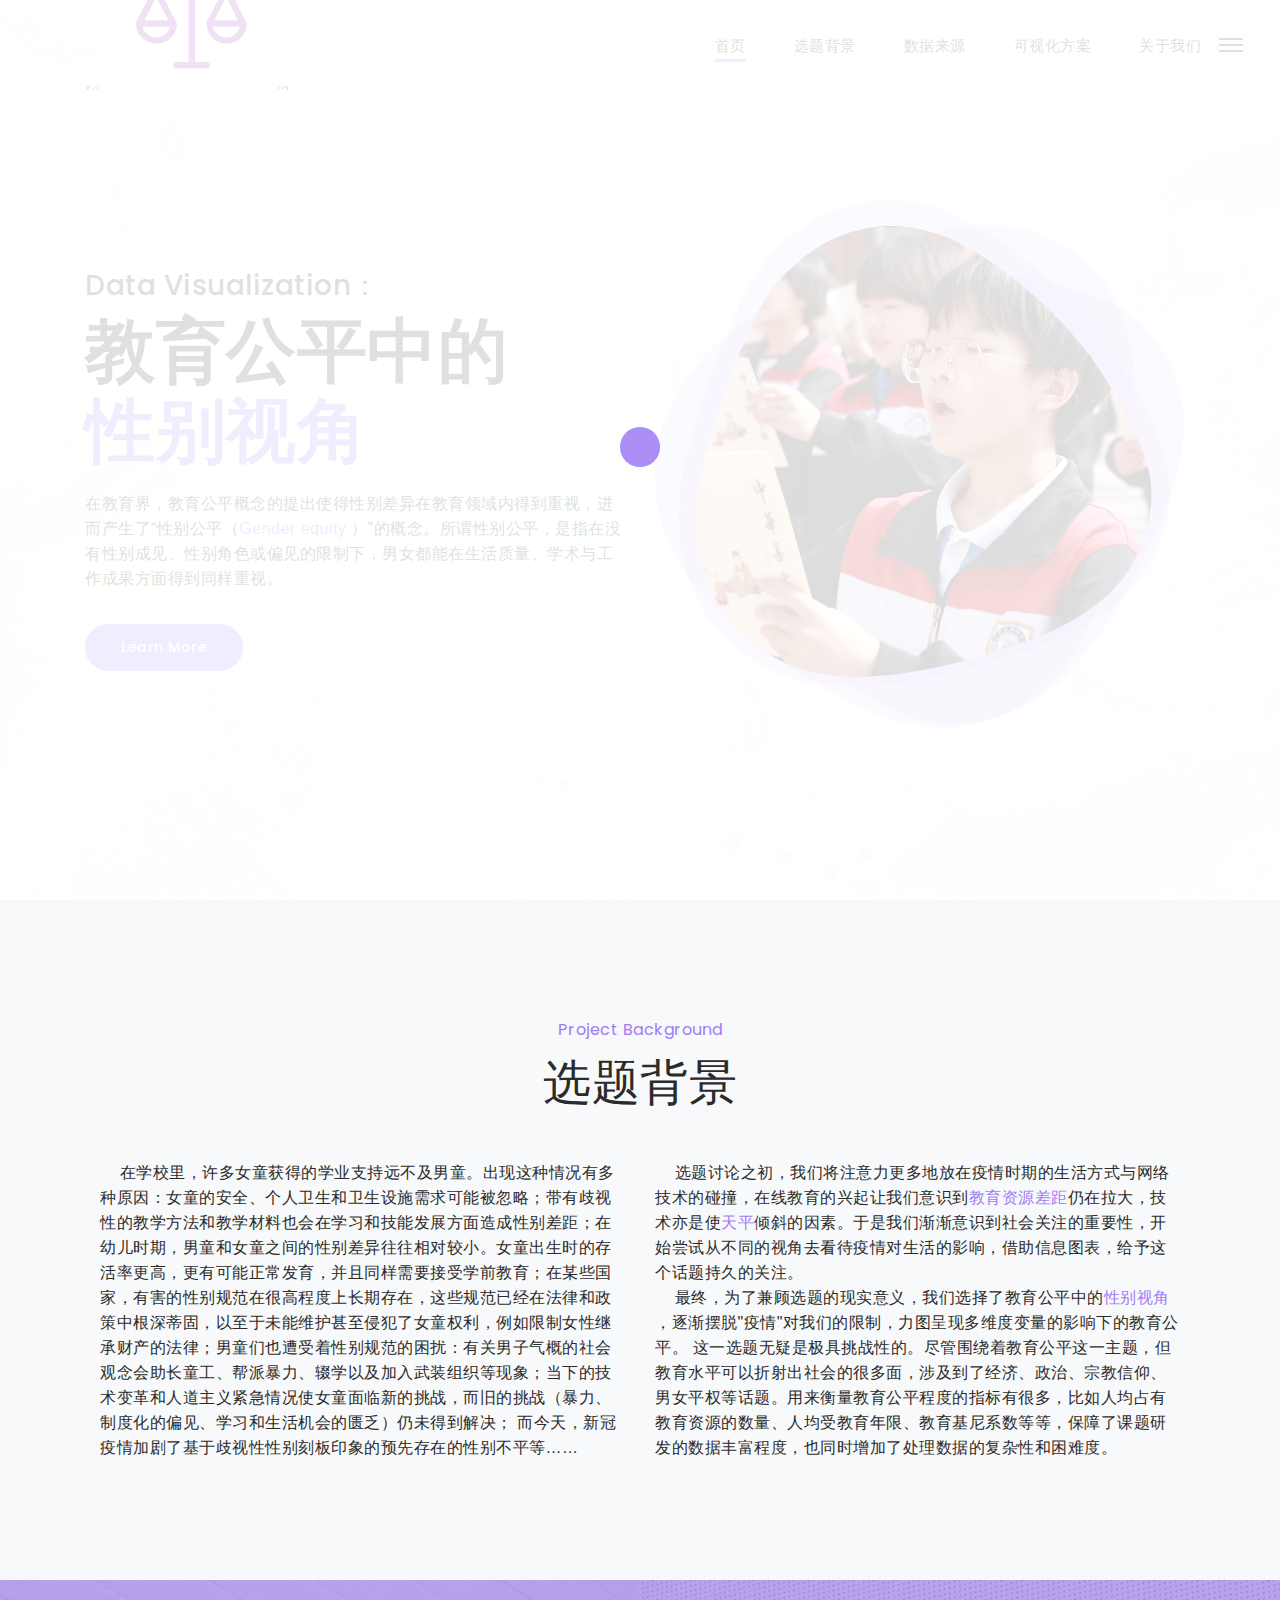
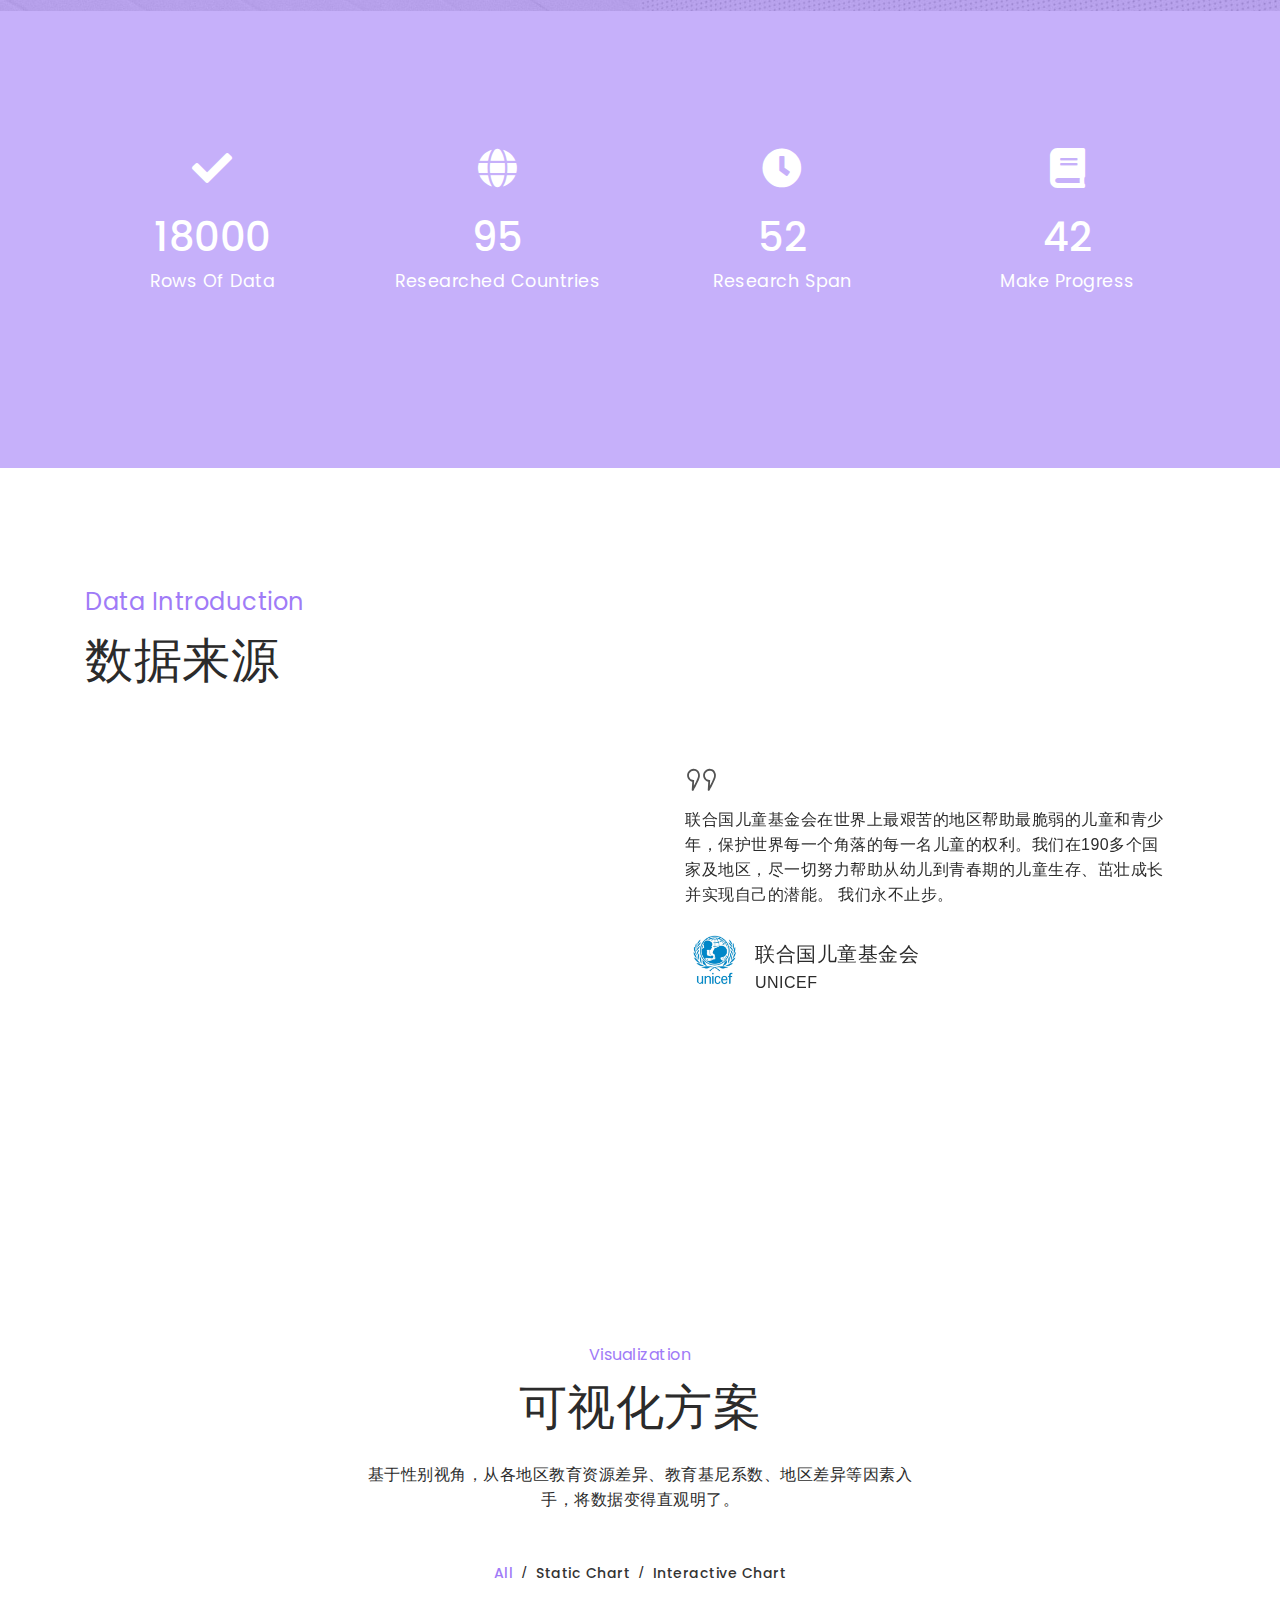
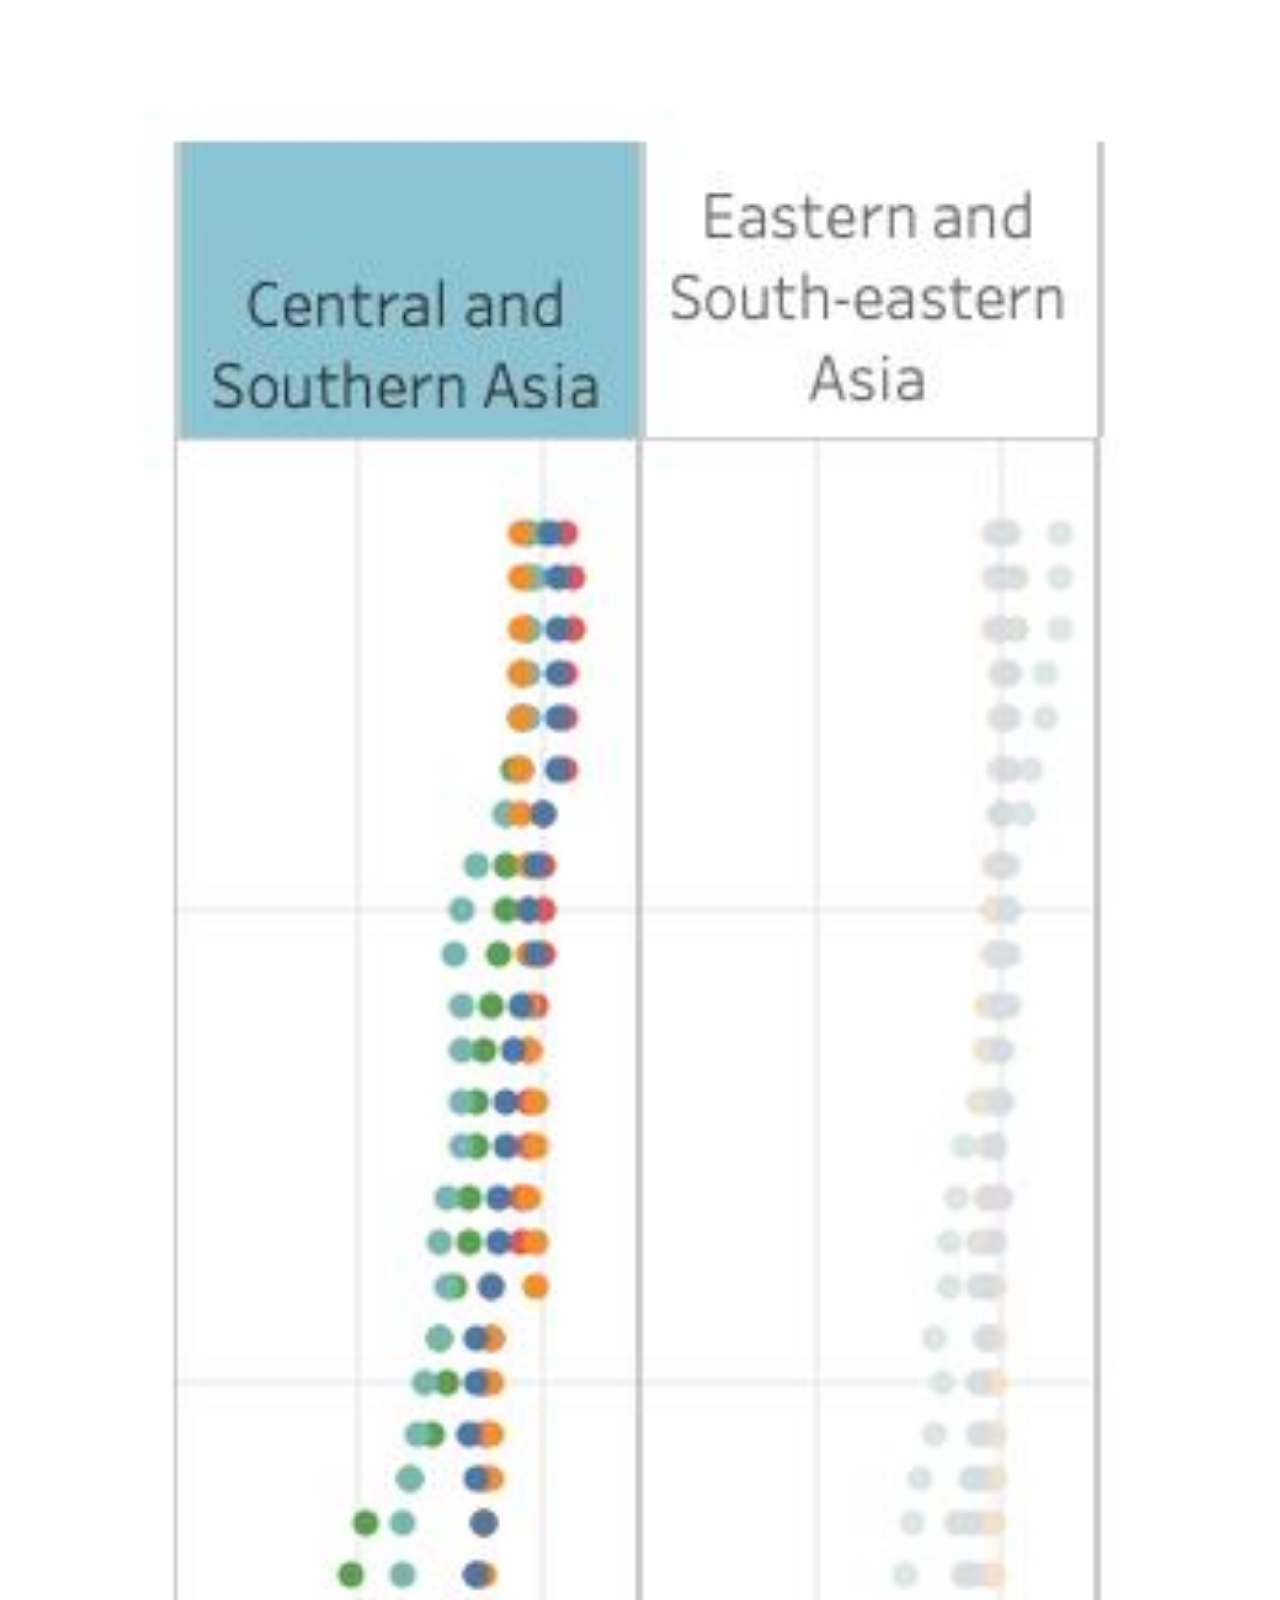
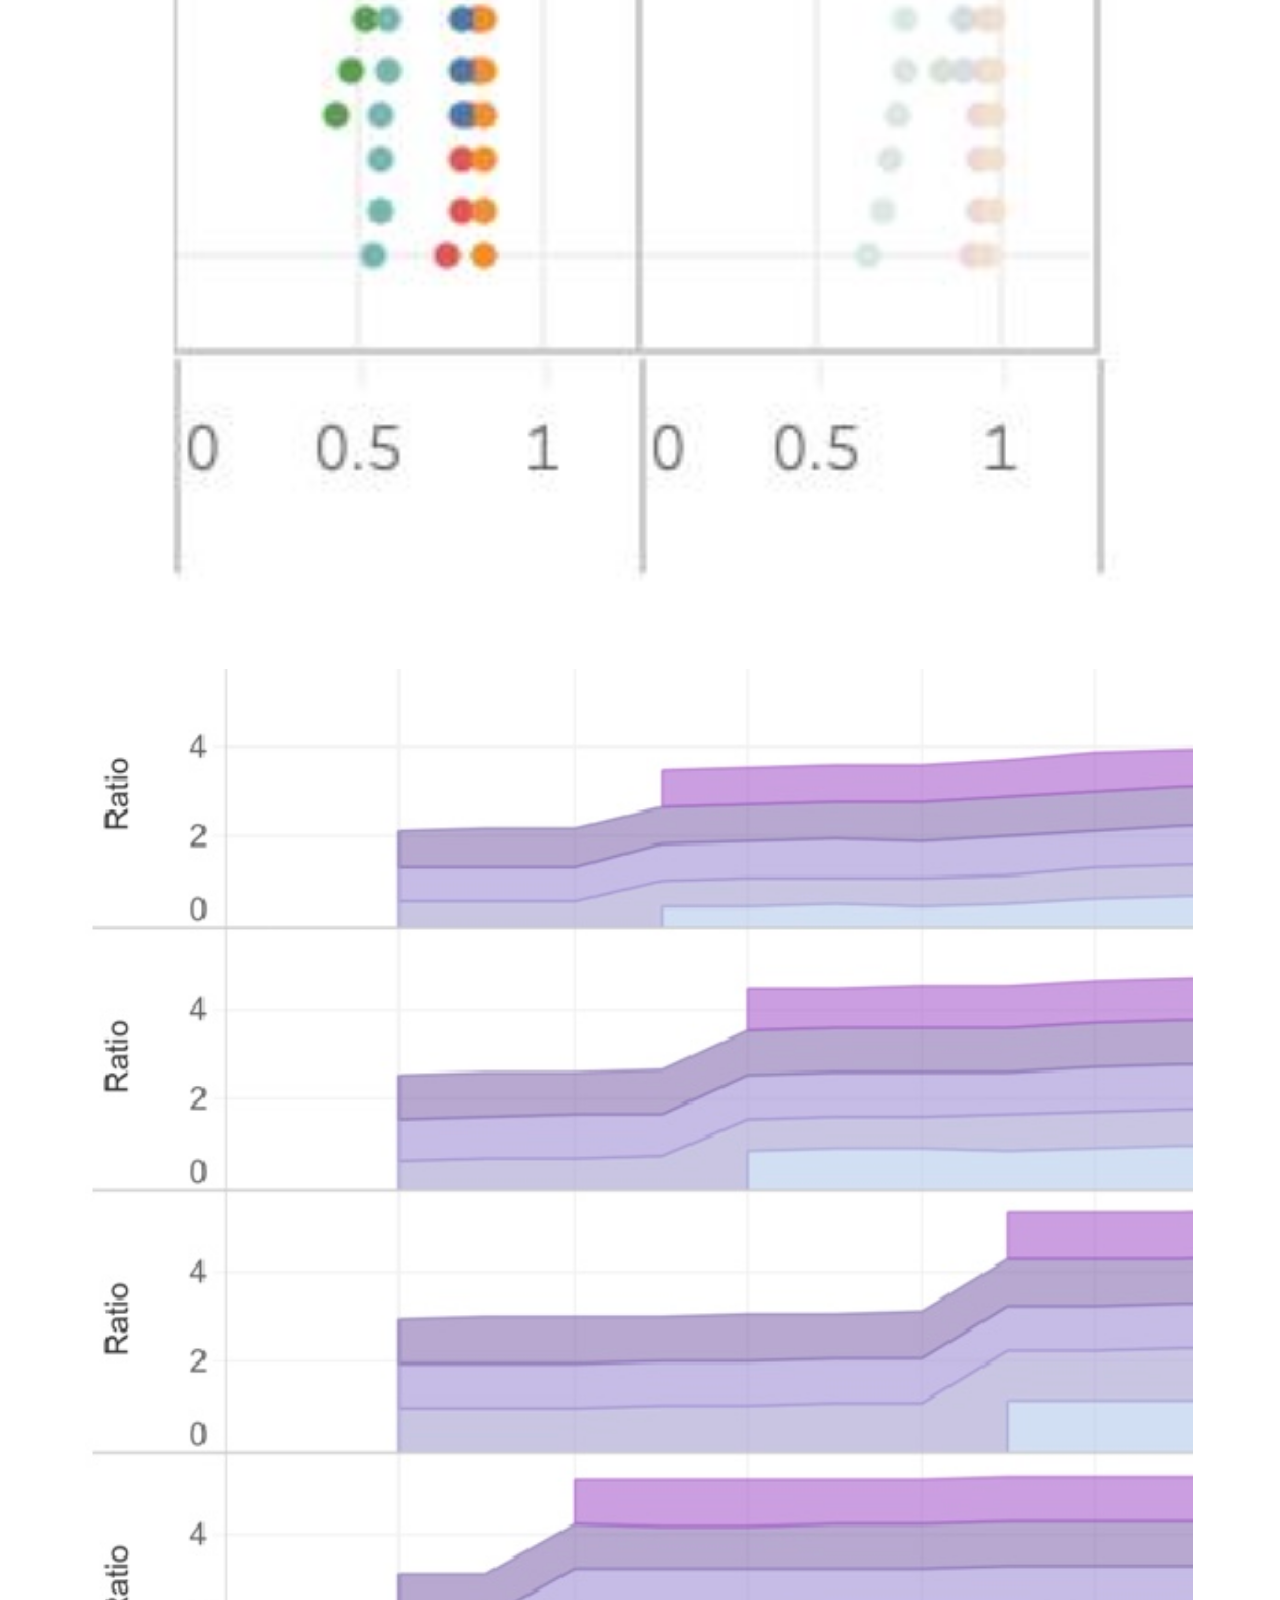
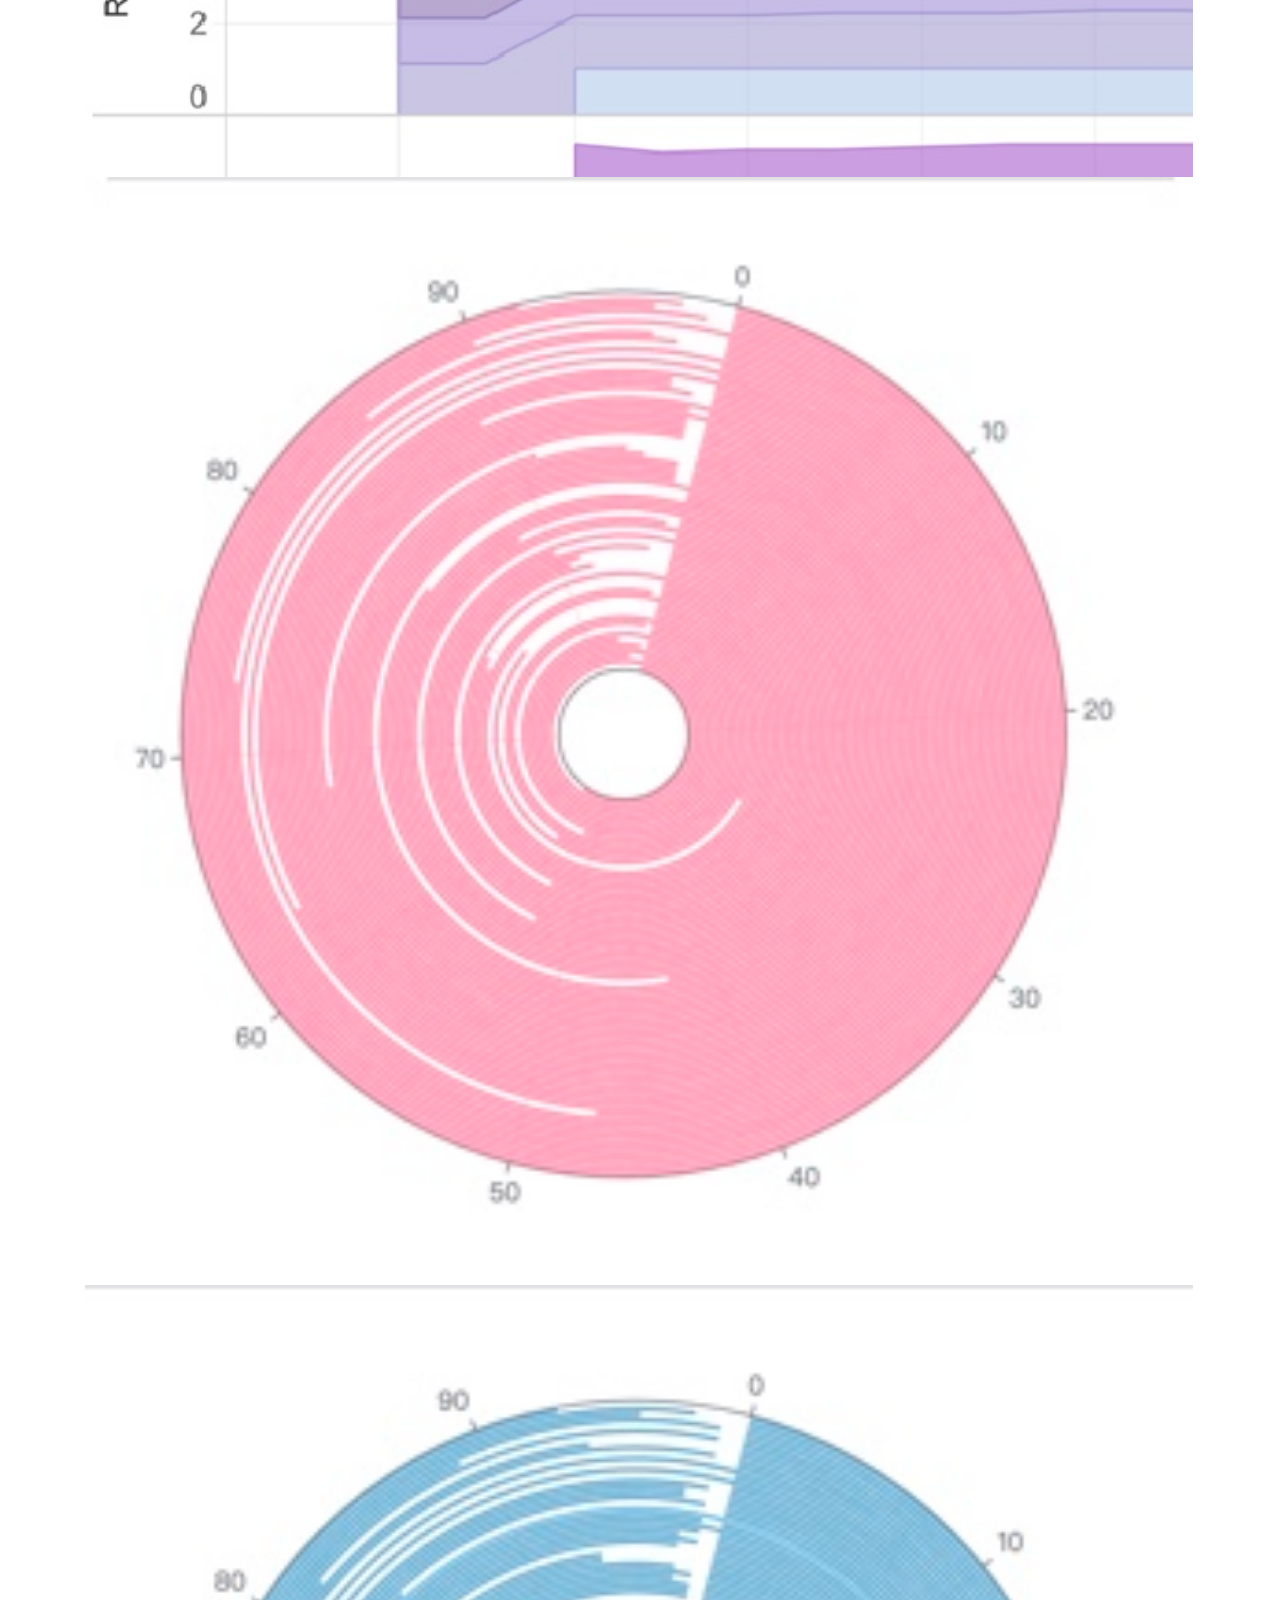
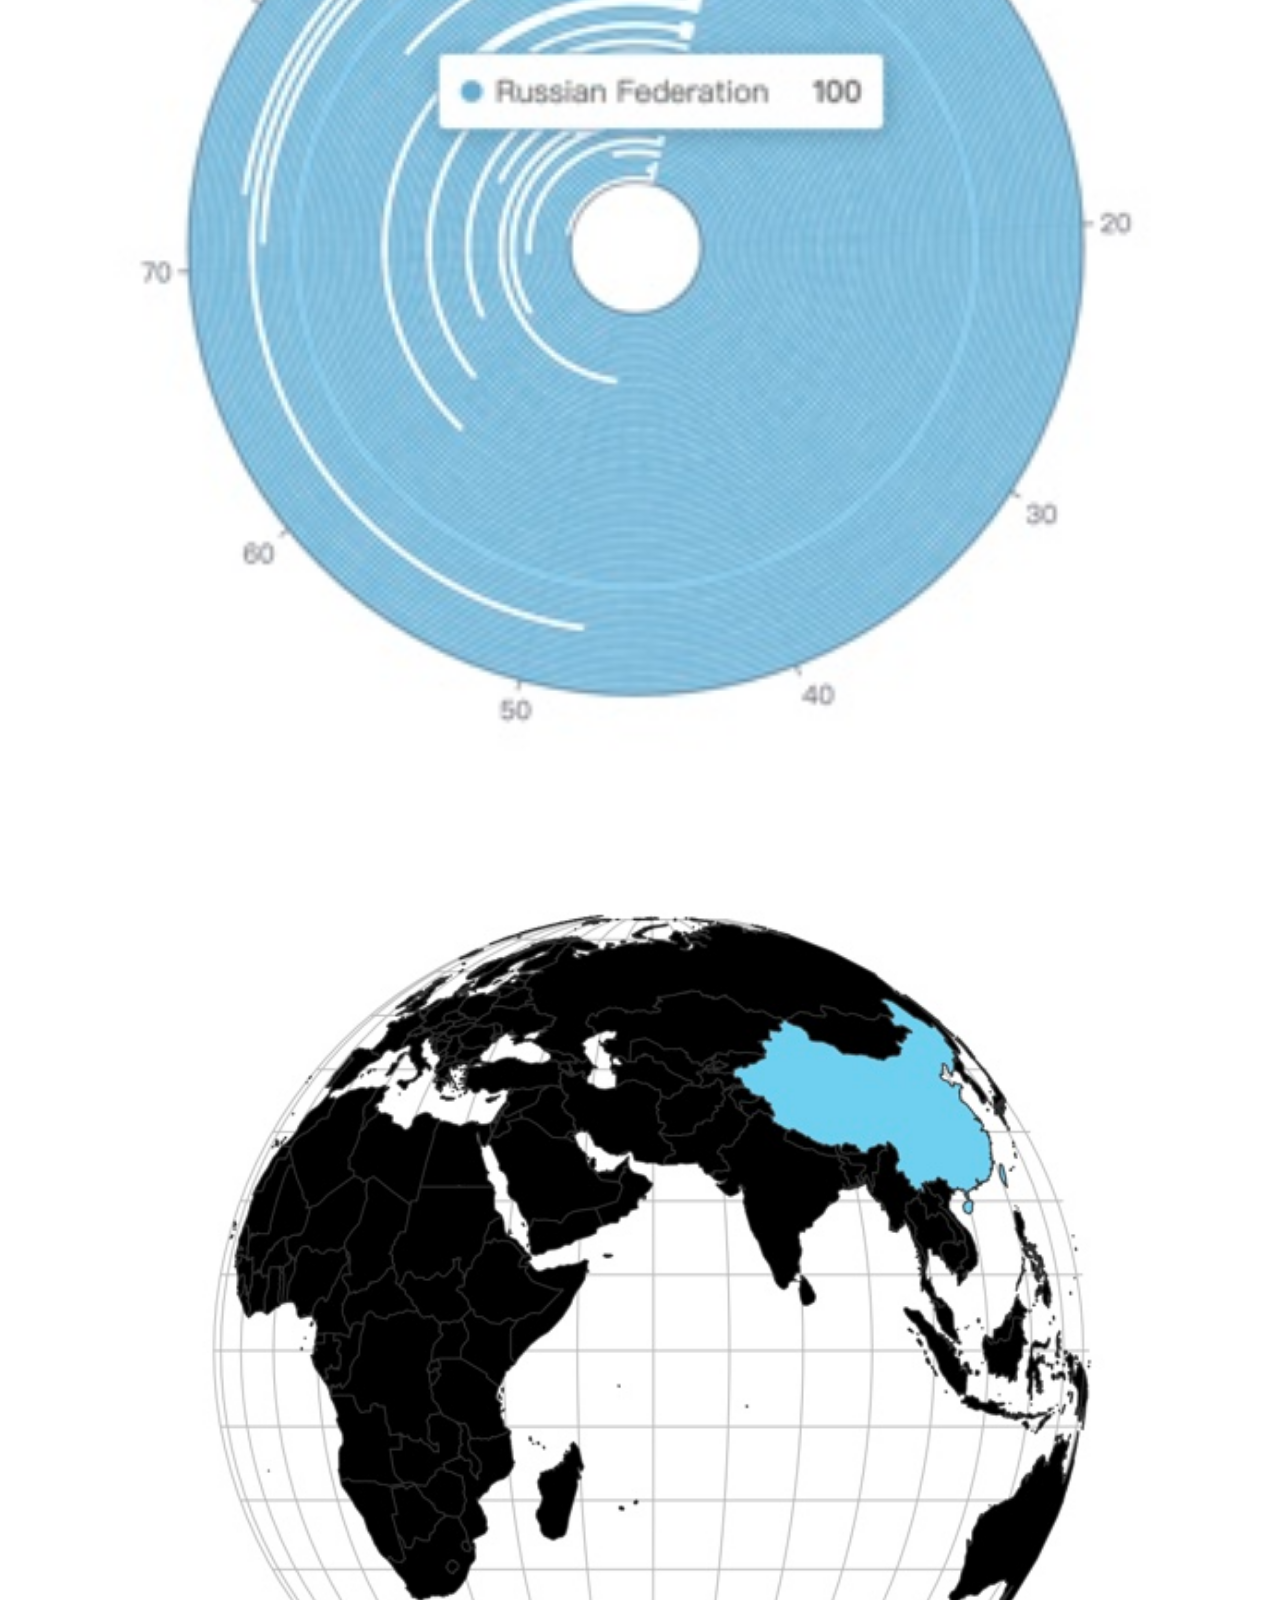
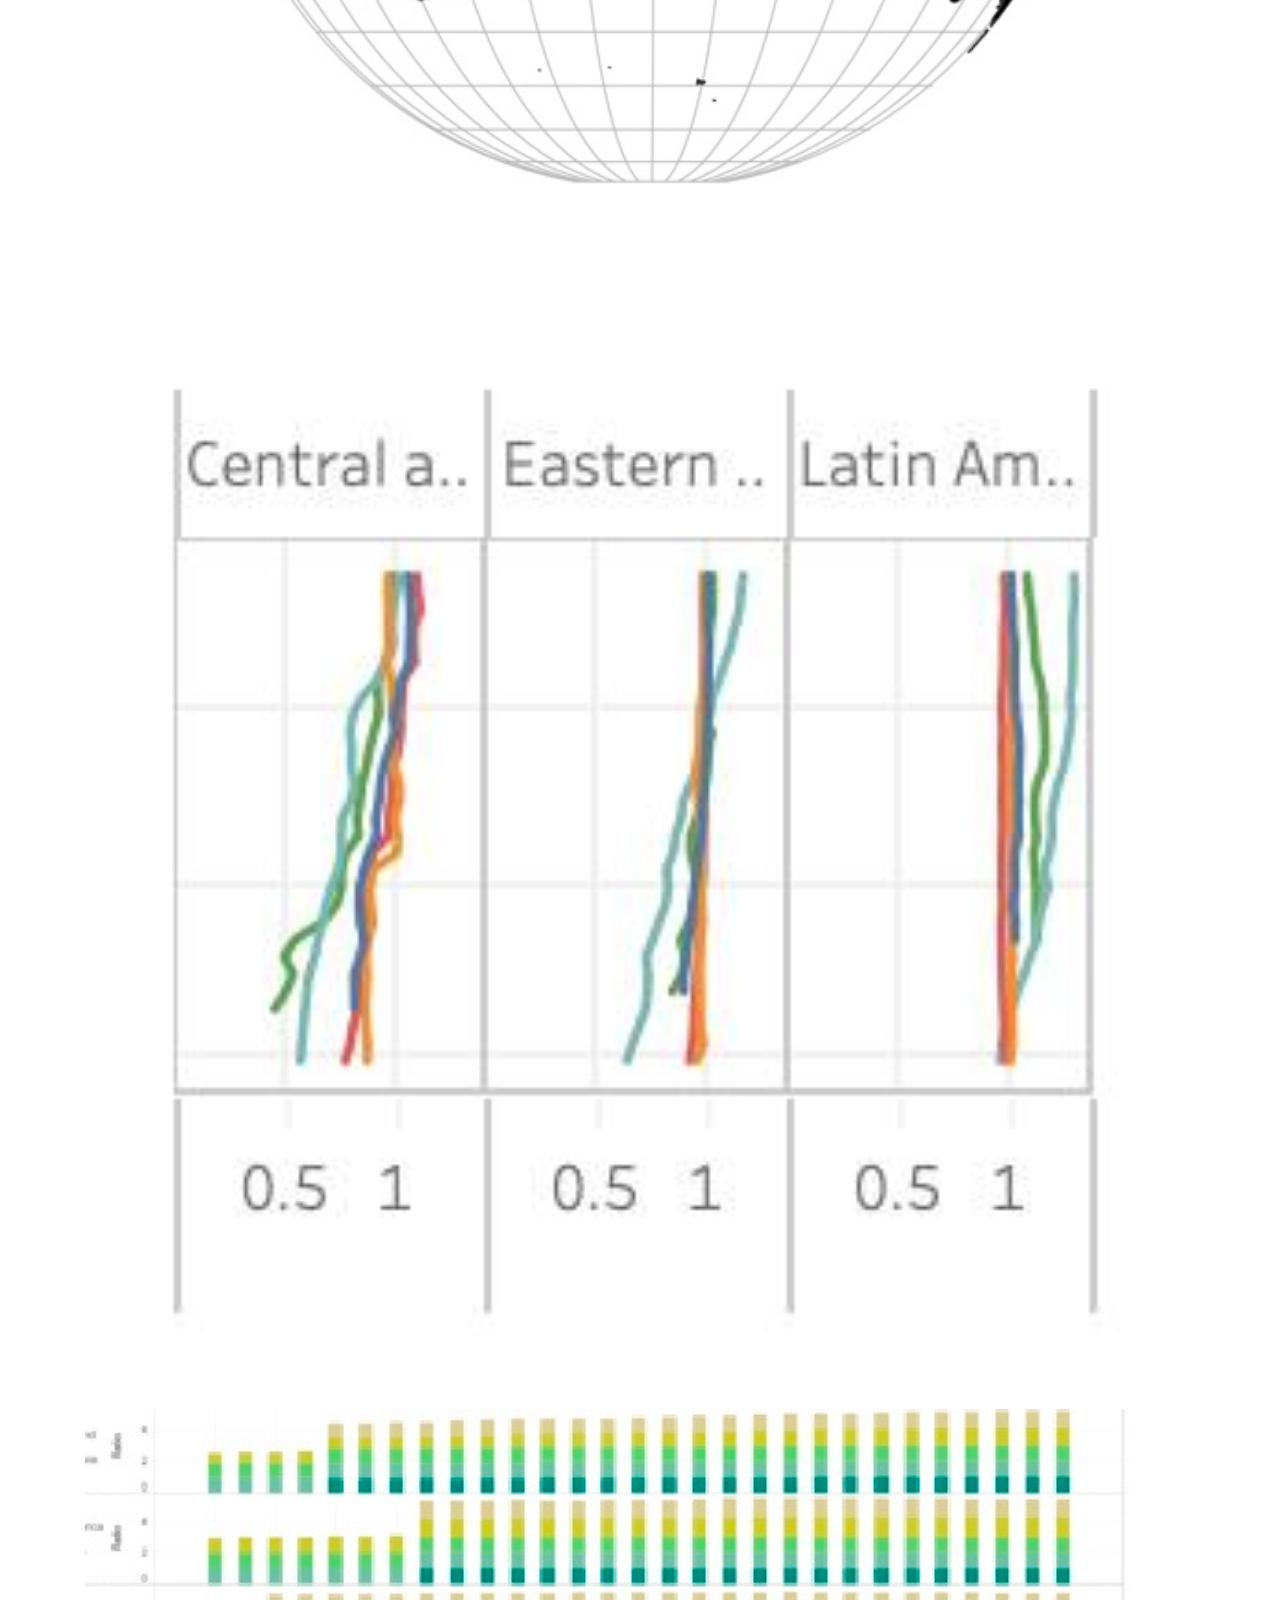
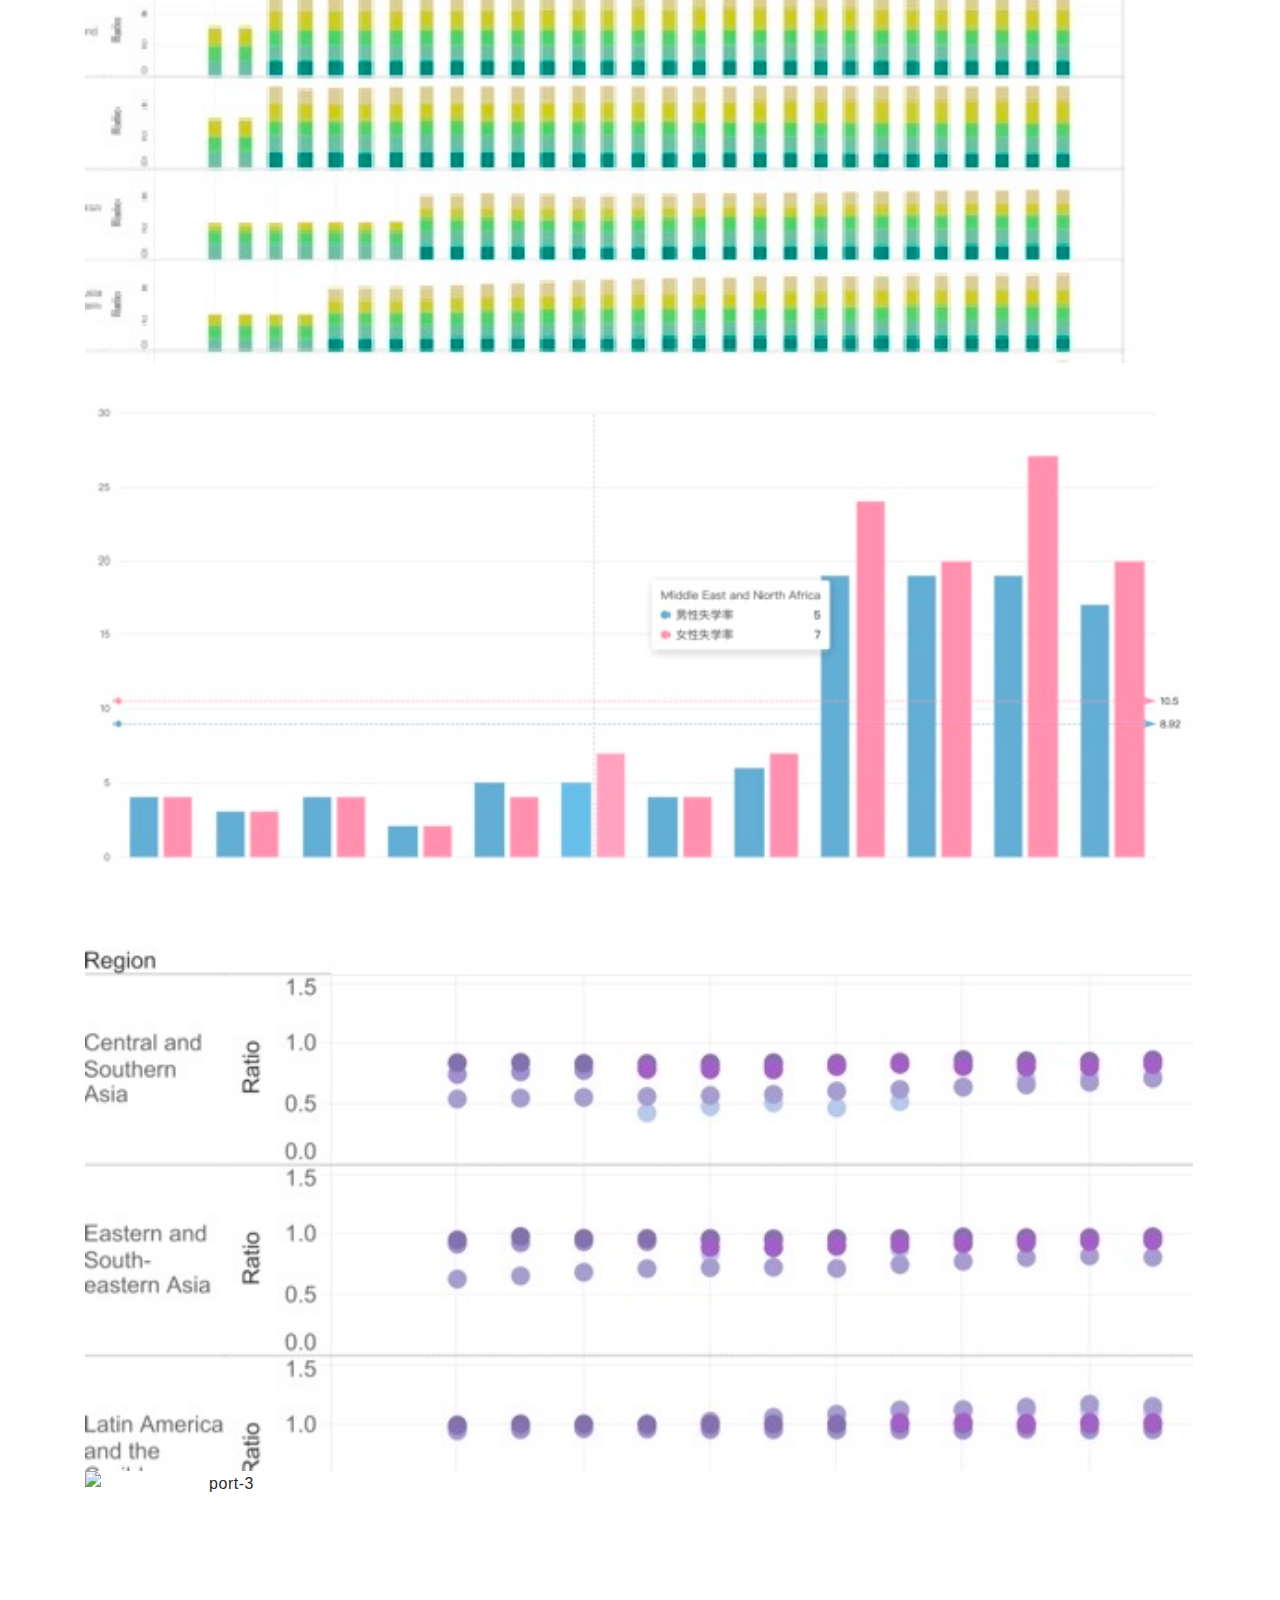
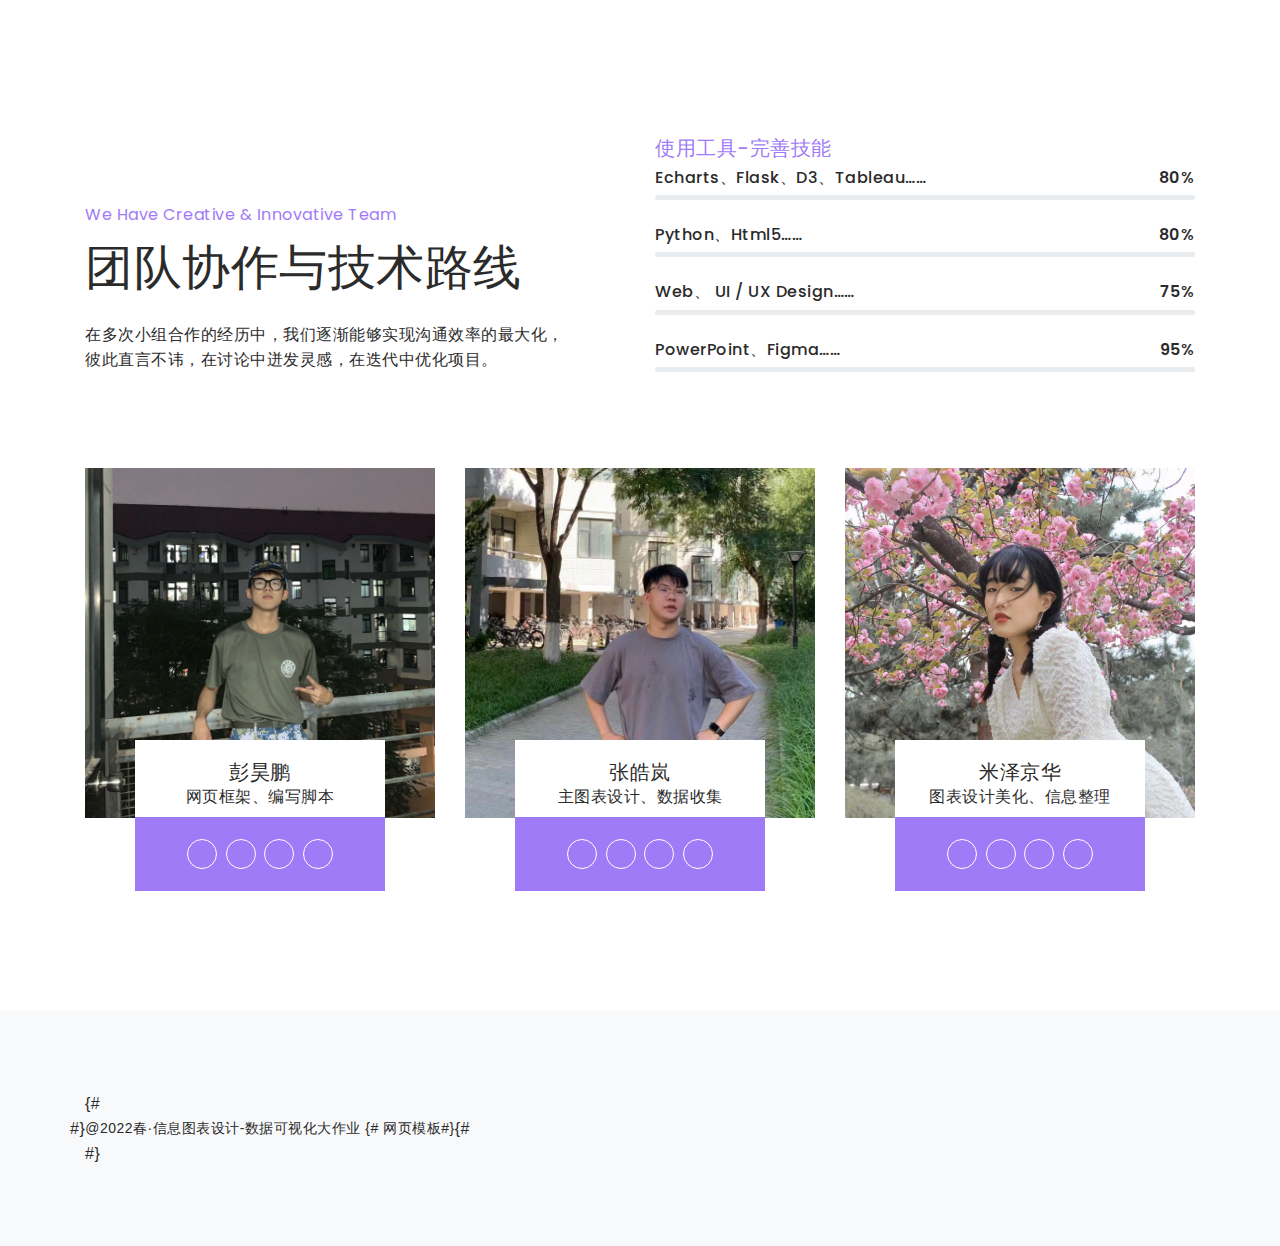
==== index.html @ 26c2c887 "Add files via upload" ====
<!DOCTYPE html>
<html lang="en">
<head>
    <!-- Meta Tags -->
    <meta charset="utf-8">
    <meta content="width=device-width, initial-scale=1, shrink-to-fit=no" name="viewport">
    <!-- Author -->
    <meta name="author" content="PHP">
    <!-- description -->
    <meta name="description"
          content="信息图表设计大作业">
    <!-- keywords -->
    <meta name="keywords"
          content="Creative, modern, clean, bootstrap responsive, html5, css3, portfolio, blog, studio, templates, multipurpose, one page, corporate, start-up, studio, branding, designer, freelancer, carousel, parallax, photography, studio, masonry, grid, faq">
    <!-- Page Title -->
    <title>教育公平中的性别视角</title>
    <!-- Favicon -->
    <link rel="icon" href="static/image/223.ico" type="image/x-icon">
    <!-- Bundle -->
    <link href="static/css/bundle.min.css" rel="stylesheet">
    <!-- Plugin Css -->
    <link href="static/css/LineIcons.min.css" rel="stylesheet">
    <link href="static/css/revolution-settings.min.css" rel="stylesheet">
    <link href="static/css/jquery.fancybox.min.css" rel="stylesheet">
    <link href="static/css/owl.carousel.min.css" rel="stylesheet">
    <link href="static/css/cubeportfolio.min.css" rel="stylesheet">
    <!-- Style Sheet -->
    <link href="static/css/style.css" rel="stylesheet">
    <!DOCTYPE html>


</head>

<body data-spy="scroll" data-target=".navbar" data-offset="90">

<!-- Preloader -->
<div class="preloader">
    <div class="centrize full-width">
        <div class="vertical-center">
            <div class="spinner">
                <div class="double-bounce1"></div>
                <div class="double-bounce2"></div>
            </div>
        </div>
    </div>
</div>
<!-- Preloader End -->

<!--Header Start-->
<header>

    <!--Navigation-->
    <nav class="navbar navbar-top-default navbar-expand-lg navbar-simple nav-line">
        <div class="container">
            <a href="#Home" title="Logo" class="logo scroll">
                <!--Logo Default-->
{#                <img src="static/image/logo.png" alt="logo" class="logo-dark">#}

                <h4> Infographic<span class="main-color"> Design</span></h4>
            </a>

            <!--Nav Links-->
            <div class="collapse navbar-collapse" id="megaone">
                <div class="navbar-nav ml-auto">
                    <a class="nav-link active scroll" href="#Home">首页</a>
                    <a class="nav-link scroll" href="#Background">选题背景</a>
                    <a class="nav-link scroll" href="#Data">数据来源</a>
                    <a class="nav-link scroll" href="#Visualization">可视化方案</a>
                    <a class="nav-link scroll" href="#About">关于我们</a>

                </div>
            </div>

            <!--Side Menu Button-->
            <a href="javascript:void(0)" class="sidemenu_btn" id="sidemenu_toggle">
                <span></span>
                <span></span>
                <span></span>
            </a>

        </div>
    </nav>

    <!--Side Nav-->
    <div class="side-menu hidden">
        <div class="inner-wrapper">
            <span class="btn-close" id="btn_sideNavClose"><i></i><i></i></span>
            <nav class="side-nav w-100">
                <ul class="navbar-nav">
                    <li class="nav-item">
                        <a class="nav-link scroll" href="#Home">首页Home</a>
                    </li>
                    <li class="nav-item">
                        <a class="nav-link scroll" href="#Background">选题背景 Project Background</a>
                    </li>
                    <li class="nav-item">
                        <a class="nav-link scroll" href="#Data">数据介绍 Data Introduction</a>
                    </li>
                    <li class="nav-item">
                        <a class="nav-link scroll" href="#Visualization">可视化方案 Visualization</a>
                    </li>
                    <li class="nav-item">
                        <a class="nav-link scroll" href="#About">关于我们 About Us</a>
                    </li>
                </ul>
            </nav>

            <div class="side-footer text-white w-100">
                <ul class="social-icons-simple">
                    <li><a class="facebook-text-hvr" href="javascript:void(0)"><i class="fab fa-qq"></i> </a></li>
                    <li><a class="instagram-text-hvr" href="javascript:void(0)"><i class="fab fa-weixin"></i> </a></li>
                    <li><a class="twitter-text-hvr" href="javascript:void(0)"><i class="fab fa-weibo"></i> </a></li>
                </ul>
            </div>
        </div>
    </div>
    <a id="close_side_menu" href="javascript:void(0);"></a>
    <!-- End side menu -->

</header>
<!--Header End-->

<!--首页Start-->
<section id="Home" class="home-banner">
    <div class="container">
        <div class="row align-items-lg-center">
            <div class="col-lg-6">
                <!-- Box Area -->
                <div class="heading-box">
                    <h3>Data Visualization： <span class="main-color"></span></h3>
                    <h2>教育公平中的 <span class="main-color">性别视角</span></h2>
                    <p>在教育界，教育公平概念的提出使得性别差异在教育领域内得到重视，进而产生了“性别公平（<span class="main-color">Gender equity</span>
                        ）”的概念。所谓性别公平，是指在没有性别成见、性别角色或偏见的限制下，男女都能在生活质量、学术与工作成果方面得到同样重视。</p>
                    <a href="#Background" class="btn btn-large btn-rounded btn-purple mr-2 mt-2">Learn More</a>
                </div>
            </div>

            <div class="col-lg-6">
                <div class="slider-right">
                    <svg class="slider-shape" xmlns="http://www.w3.org/2000/svg" viewbox="0 0 700 700">
                        <g>
                            <path data-depth="0.05" id="shape-1" fill="#a07bf7"
                                  d="M355.43 45.1C398 31.19 442.59 29 484 39.88c55.11 14.5 117.25 54.91 134.57 160.78 0 0 18.6 99.41-12.78 232 0 0-38.65 142.61-90.66 192 0 0-59 61.95-148.78 59.18 0 0-42.15 0-102.34-27.17 0 0-184-88.78-240.17-199S11 211.81 150.69 135.43C241.1 86 314.73 58.41 355.43 45.1z"
                                  opacity=".25"></path>
                            <path data-depth="0.07" id="shape-2" fill="#a07bf7"
                                  d="M105.78 387.15c-15.76-38.08-21-79.83-14.15-120.46C100.79 212.61 133 148.14 228 116.38c0 0 89-32 211.88-21.76 0 0 132.5 15.66 181.18 57.51 0 0 60.65 46.59 64.69 131.66 0 0 3.11 39.73-17.22 100.45 0 0-67.27 186.43-163.35 255.44S282.55 687.58 202.89 567c-51.57-78-82.04-143.42-97.11-179.85z"
                                  opacity=".25"></path>
                            <path data-depth="0.09" id="shape-3" fill="#a07bf7"
                                  d="M112.59 129.56c18.72-39.73 47.85-73.83 84.82-97.56 49.2-31.55 123.12-52.4 216.29-.29 0 0 89.1 47.22 169.11 151.43 0 0 82.67 115.68 84.6 184.07 0 0 6.77 81.22-57.4 145.42 0 0-29.09 30.94-91.54 58.46 0 0-195.21 80.68-318.52 54.43S2.54 484.38 40.43 335.12C65 238.51 94.68 167.58 112.59 129.56z"
                                  opacity=".25"></path>
                            <path id="shape-4"
                                  d="M129.39 153.77C146.74 117 173.73 85.35 208 63.38c45.59-29.25 114.09-48.57 200.42-.28 0 0 82.56 43.75 156.7 140.31 0 0 76.61 107.2 78.4 170.57 0 0 6.27 75.26-53.19 134.75 0 0-27 28.67-84.82 54.17 0 0-180.89 74.76-295.15 50.43S27.41 482.55 62.52 344.24c22.74-89.52 50.27-155.24 66.87-190.47z"
                                  opacity="0"></path>
                            <clippath id="shape-img">
                                <use href="#shape-4" style="overflow:visible;"></use>
                            </clippath>
                        </g>
                        <!--Change Image path here-->
                         <image data-depth="0.1" clip-path="url(#shape-img)" height="100%" width="100%" href="static/image/mmm.jpg"></image>
                    </svg>
                </div>
            </div>
        </div>
    </div>
</section>
<!--首页 End-->

<!--选题背景 Start-->
<section class="bg-light" id="Background">
    <div class="container">
        <!--Row-->
        <div class="row">
            <div class="col-md-12 text-center">
                <!--Heading-->
                <div class="heading-area mx-570 pb-5">
                    <h6 class="sub-title main-color">Project Background</h6>
                    <h2 class="title m-0">选题背景</h2>
                </div>

                <div class="container">
                    <div class="row align-items-lg-center">
                        <div class="col-lg-6">
                            <!-- Box Area -->
                            <div class="heading-box text-left">
                                <p>&nbsp;&nbsp;&nbsp;&nbsp;在学校里，许多女童获得的学业支持远不及男童。出现这种情况有多种原因：女童的安全、个人卫生和卫生设施需求可能被忽略；带有歧视性的教学方法和教学材料也会在学习和技能发展方面造成性别差距；在幼儿时期，男童和女童之间的性别差异往往相对较小。女童出生时的存活率更高，更有可能正常发育，并且同样需要接受学前教育；在某些国家，有害的性别规范在很高程度上长期存在，这些规范已经在法律和政策中根深蒂固，以至于未能维护甚至侵犯了女童权利，例如限制女性继承财产的法律；男童们也遭受着性别规范的困扰：有关男子气概的社会观念会助长童工、帮派暴力、辍学以及加入武装组织等现象；当下的技术变革和人道主义紧急情况使女童面临新的挑战，而旧的挑战（暴力、制度化的偏见、学习和生活机会的匮乏）仍未得到解决；
                                    而今天，新冠疫情加剧了基于歧视性性别刻板印象的预先存在的性别不平等……</p>
                            </div>
                        </div>
                        <div class="col-lg-6">
                            <div class="slider-right text-left">
                                <p>&nbsp;&nbsp;&nbsp;&nbsp;选题讨论之初，我们将注意力更多地放在疫情时期的生活方式与网络技术的碰撞，在线教育的兴起让我们意识到<span
                                        class="main-color">教育资源差距</span>仍在拉大，技术亦是使<span class="main-color">天平</span>倾斜的因素。于是我们渐渐意识到社会关注的重要性，开始尝试从不同的视角去看待疫情对生活的影响，借助信息图表，给予这个话题持久的关注。<br/>&nbsp;&nbsp;&nbsp;&nbsp;最终，为了兼顾选题的现实意义，我们选择了教育公平中的<span
                                        class="main-color">性别视角</span>，逐渐摆脱"疫情"对我们的限制，力图呈现多维度变量的影响下的教育公平。
                                    这一选题无疑是极具挑战性的。尽管围绕着教育公平这一主题，但教育水平可以折射出社会的很多面，涉及到了经济、政治、宗教信仰、男女平权等话题。用来衡量教育公平程度的指标有很多，比如人均占有教育资源的数量、人均受教育年限、教育基尼系数等等，保障了课题研发的数据丰富程度，也同时增加了处理数据的复杂性和困难度。
                                </p>
                            </div>
                        </div>

                    </div>
                </div>

            </div>
        </div>
    </div>
</section>
<!--选题背景 End-->

<!--Parallax Start-->
<section class="parallax bg-img1">
    <div class="bg-overlay bg-main opacity-6"></div>
    <div class="container">
        <div class="row">
            <div class="col-lg-3 col-sm-6">
                <div class="parallax-box text-white">
                    <i class="fa fa-check" aria-hidden="true"></i>
                    <h2 class="count">18000</h2>
                    <h5>Rows Of Data</h5>
                </div>
            </div>
            <div class="col-lg-3 col-sm-6">
                <div class="parallax-box text-white">
                    <i class="fa fa-globe" aria-hidden="true"></i>
                    <h2 class="count">95</h2>
                    <h5>Researched Countries</h5>
                </div>
            </div>
            <div class="col-lg-3 col-sm-6">
                <div class="parallax-box text-white">
                    <i class="fa fa-clock" aria-hidden="true"></i>
                    <h2 class="count">52</h2>
                    <h5>Research Span</h5>
                </div>
            </div>
            <div class="col-lg-3 col-sm-6">
                <div class="parallax-box text-white">
                    <i class="fa fa-book" aria-hidden="true"></i>
                    <h2 class="count">42</h2>
                    <h5>Make Progress</h5>
                </div>
            </div>
        </div>
    </div>
</section>
<!--Parallax End-->

<!-- 数据来源 start -->
<section id="Data" class="parallax bg-img2">
    <div class="container">
        <div class="row">

            <div class="col-md-12 ">
                <!--Heading-->
                <div class="heading-area mx-570 pb-5">
                    <h4 class="sub-title main-color">Data Introduction</h4>
                    <h1 class="title m-0">数据来源</h1>
                </div>
            </div>

            <div class="col-lg-6 offset-lg-6 wow fadeInRight">
                <div class="owl-carousel owl-theme testimonial-two">
                    <div class="testimonial-item">
                        <p class="testimonial-para">
                            联合国儿童基金会在世界上最艰苦的地区帮助最脆弱的儿童和青少年，保护世界每一个角落的每一名儿童的权利。我们在190多个国家及地区，尽一切努力帮助从幼儿到青春期的儿童生存、茁壮成长并实现自己的潜能。
                            我们永不止步。</p>

                        <div class="testimonial-post">
                            <a href="https://www.unicef.org/about-unicef" class="post"><img src="static/picture/un.jpg"
                                                                                            alt="image"></a>
                            <div class="text-content">
                                <h5>联合国儿童基金会</h5>
                                <p class="mb-0">UNICEF </p>
                            </div>
                        </div>
                    </div>
                    <div class="testimonial-item">
                        <p class="testimonial-para">
                            教育照亮通向更美好生活旅程的每一个阶段。所有儿童都需要获得高质量教育的机会，以挖掘他们的学习潜力并使教育产生更广泛的惠益。要特别努力确保所有儿童和青年都能平等受益于教育的变革性力量。</p>

                        <div class="testimonial-post">
                            <a href="https://www.education-progress.org/zh" class="post"><img src="static/picture/n.jpg"
                                                                                              alt="image"></a>
                            <div class="text-content">
                                <h5>联合国教科文组织</h5>
                                <p class="m-0">Unesco </p>
                            </div>
                        </div>
                    </div>
                    <div class="testimonial-item">
                        <p class="color-black testimonial-para mb-15px">
                            Statista于2007年在德国汉堡成立，是全球领先的研究型数据统计公司，目前在德国总部有超过700位统计学家、数据库专家、分析师和编辑人员。2010年，Statista.com被Germany
                            Country of Ideas命名为“2010年度之选”。 </p>

                        <div class="testimonial-post">
                            <a href="https://www.statista.com/statistics/262886/illiteracy-rates-by-world-regions/"
                               class="post"><img src="static/picture/static.jpg" alt="image"></a>
                            <div class="text-content">
                                <h5>全球统计数据库</h5>
                                <p class="m-0"> Statista </p>
                                {#                                <div class="rating">#}
                                {#                                    <i class="lni-star-filled"></i>#}
                                {#                                    <i class="lni-star-filled"></i>#}
                                {#                                    <i class="lni-star-filled"></i>#}
                                {#                                    <i class="lni-star-filled"></i>#}
                                {#                                    <i class="lni-star-filled"></i>#}
                                {#                                </div>#}
                            </div>
                        </div>
                    </div>
                    <div class="testimonial-item">
                        <p class="color-black testimonial-para mb-15px">
                            世界银行是一个合作社，由189个成员国构成。这些成员国或股东国的集体代表为理事会，所有理事是世行的最终决策者，他们每年在年会期间集中一次。世界银行集团有两个宏伟目标：在一代人时间内终结极度贫困，以及促进共享繁荣。 </p>

                        <div class="testimonial-post">
                            <a href="https://www.statista.com/statistics/262886/illiteracy-rates-by-world-regions/"
                               class="post"><img src="static/picture/worldbank.jpg" alt="image"></a>
                            <div class="text-content">
                                <h5>世界银行公开数据</h5>
                                <p class="m-0"> World Bank </p>
                                {#                                <div class="rating">#}
                                {#                                    <i class="lni-star-filled"></i>#}
                                {#                                    <i class="lni-star-filled"></i>#}
                                {#                                    <i class="lni-star-filled"></i>#}
                                {#                                    <i class="lni-star-filled"></i>#}
                                {#                                    <i class="lni-star-filled"></i>#}
                                {#                                </div>#}
                            </div>
                        </div>
                    </div>
                </div>
            </div>
        </div>
    </div>

</section>
<!-- 数据介绍 End -->

<!--可视化方案 Start-->
<section id="Visualization" class="cube-portfolio1 text-center no-transition">
    <div class="container">

        <!--Heading-->
        <div class="heading-area mx-570 pb-lg-5">
            <h6 class="sub-title main-color">Visualization</h6>
            <h2 class="title">可视化方案</h2>
            <p class="paragraph">基于性别视角，从各地区教育资源差异、教育基尼系数、地区差异等因素入手，将数据变得直观明了。

                <!--Portfolio Filters-->
            <div id="js-filters-mosaic-flat" class="cbp-l-filters-button">
                <div data-filter="*" class="cbp-filter-item-active cbp-filter-item">All</div>
                <span class="text-blue">/</span>
                <div data-filter=".graphic" class="cbp-filter-item">Static Chart</div>
                <span class="text-blue"> / </span>
                <div data-filter=".web-design" class="cbp-filter-item">Interactive Chart</div>
            </div>

        </div>

        <!--Portfolio Items-->
        <div id="js-grid-mosaic-flat" class="cbp cbp-l-grid-mosaic-flat">

            <div class="cbp-item graphic">
                <a href="static/file/table1.svg" class="cbp-caption cbp-lightbox">
                    <div class="cbp-caption-defaultWrap">
                        <img src="static/picture/work-1.jpg" alt="port-1">
                    </div>
                    <div class="cbp-caption-activeWrap"></div>
                    <div class="cbp-l-caption-alignCenter center-block">
                        <div class="cbp-l-caption-body">
                            <div class="plus"></div>
                            <h5 class="text-white mb-1">Visualization Work</h5>
                            <p class="text-white">See Our Work</p>
                        </div>
                    </div>

                </a>

            </div>
            <div class="cbp-item graphic">
                <a href="static/file/table2.svg" class="cbp-caption cbp-lightbox">
                    <div class="cbp-caption-defaultWrap">
                        <img src="static/picture/work-2.jpg" alt="port-2">
                    </div>
                    <div class="cbp-caption-activeWrap"></div>
                    <div class="cbp-l-caption-alignCenter center-block">
                        <div class="cbp-l-caption-body">
                            <div class="plus"></div>
                            <h5 class="text-white mb-1">Visualization Work</h5>
                            <p class="text-white">See Our Work</p>
                        </div>
                    </div>
                </a>

            </div>
            <div class="cbp-item web-design">
                <a href="static/map.html" class="cbp-link cbp-caption">
                    <div class="cbp-caption-defaultWrap">
                        <img src="static/picture/b4.jpg" alt="port-4">
                    </div>
                    <div class="cbp-caption-activeWrap"></div>
                    <div class="cbp-l-caption-alignCenter center-block">
                        <div class="cbp-l-caption-body">
                            <div class="plus"></div>
                            <h5 class="text-white mb-1">Visualization</h5>
                            <p class="text-white">See Our Work</p>
                        </div>
                    </div>
                </a>

            </div>
            <div class="cbp-item web-design">
                <a href="static/Total.html" class="cbp-link cbp-caption ">
                    <div class="cbp-caption-defaultWrap">
                        <img src="static/picture/b1.jpg" alt="port-3">
                    </div>
                    <div class="cbp-caption-activeWrap"></div>
                    <div class="cbp-l-caption-alignCenter center-block">
                        <div class="cbp-l-caption-body">
                            <div class="plus"></div>
                            <h5 class="text-white mb-1">Visualization</h5>
                            <p class="text-white">See Our Work</p>
                        </div>
                    </div>
                </a>
            </div>
            <div class="cbp-item  graphic">
                <a href="static/picture/ 3.svg" class="cbp-caption cbp-lightbox">
                    <div class="cbp-caption-defaultWrap">
                        <img src="static/picture/3.jpg" alt="port-5">
                    </div>
                    <div class="cbp-caption-activeWrap"></div>
                    <div class="cbp-l-caption-alignCenter center-block">
                        <div class="cbp-l-caption-body">
                            <div class="plus"></div>
                            <h5 class="text-white mb-1">Latest Work</h5>
                            <p class="text-white">See Our Amazing Work</p>
                        </div>
                    </div>
                </a>
            </div>
            <div class="cbp-item web-design ">
                <a href="static/Rate.html" class="cbp-link cbp-caption ">
                    <div class="cbp-caption-defaultWrap">
                        <img src="static/image/b6.jpg" alt="port-6">
                    </div>
                    <div class="cbp-caption-activeWrap"></div>
                    <div class="cbp-l-caption-alignCenter center-block">
                        <div class="cbp-l-caption-body">
                            <div class="plus"></div>
                            <h5 class="text-white mb-1">Latest Work</h5>
                            <p class="text-white">See Our Amazing Work</p>
                        </div>
                    </div>
                </a>
            </div>
            <div class="cbp-item web-design">
                <a href="static/Male.html" class="cbp-link cbp-caption ">
                    <div class="cbp-caption-defaultWrap">
                        <img src="static/picture/b2.jpg" alt="port-7">
                    </div>
                    <div class="cbp-caption-activeWrap"></div>
                    <div class="cbp-l-caption-alignCenter center-block">
                        <div class="cbp-l-caption-body">
                            <div class="plus"></div>
                            <h5 class="text-white mb-1">Latest Work</h5>
                            <p class="text-white">See Our Amazing Work</p>
                        </div>
                    </div>
                </a>
            </div>
            <div class="cbp-item web-design">
                 <a href="static/Female.html" class="cbp-link cbp-caption ">
                    <div class="cbp-caption-defaultWrap">
                        <img src="static/picture/b3.jpg" alt="port-8">
                    </div>
                    <div class="cbp-caption-activeWrap"></div>
                    <div class="cbp-l-caption-alignCenter center-block">
                        <div class="cbp-l-caption-body">
                            <div class="plus"></div>
                            <h5 class="text-white mb-1">Latest Work</h5>
                            <p class="text-white">See Our Amazing Work</p>
                        </div>
                    </div>
                </a>
            </div>
            <div class="cbp-item  graphic">
                <a href="static/picture/ 5.svg" class="cbp-caption cbp-lightbox">
                    <div class="cbp-caption-defaultWrap">
                        <img src="static/picture/b5.jpg" alt="port-5">
                    </div>
                    <div class="cbp-caption-activeWrap"></div>
                    <div class="cbp-l-caption-alignCenter center-block">
                        <div class="cbp-l-caption-body">
                            <div class="plus"></div>
                            <h5 class="text-white mb-1">Latest Work</h5>
                            <p class="text-white">See Our Amazing Work</p>
                        </div>
                    </div>
                </a>
            </div>
            <div class="cbp-item  graphic">
                <a href="static/picture/4.svg" class="cbp-caption cbp-lightbox">
                    <div class="cbp-caption-defaultWrap">
                        <img src="static/picture/4.jpg" alt="port-5">
                    </div>
                    <div class="cbp-caption-activeWrap"></div>
                    <div class="cbp-l-caption-alignCenter center-block">
                        <div class="cbp-l-caption-body">
                            <div class="plus"></div>
                            <h5 class="text-white mb-1">Latest Work</h5>
                            <p class="text-white">See Our Amazing Work</p>
                        </div>
                    </div>
                </a>
            </div>
        </div>
    </div>
</section>
<!--可视化方案 End-->

<!--关于我们 Start-->
<section id="About">
    <div class="container">
        <div class="row align-items-lg-end">
            <div class="col-lg-6">
                <div class="heading-area pr-lg-5">
                    <h6 class="sub-title main-color">We Have Creative & Innovative Team</h6>
                    <h2 class="title"> 团队协作与技术路线</h2>
                    <p class="paragraph">在多次小组合作的经历中，我们逐渐能够实现沟通效率的最大化，彼此直言不讳，在讨论中迸发灵感，在迭代中优化项目。
                    </p></div>
            </div>
            <div class="col-lg-6">
                <h5 class="sub-title main-color">使用工具-完善技能</h5>
                <!-- Progress Bar -->
                <ul class="services-skill text-left">
                    <!--Progress Item-->
                    <li class="progress-item">
                        <h6>Echarts、Flask、D3、Tableau……<span class="float-right"><b class="count">80</b>%</span></h6>
                        <div class="progress">
                            <span class="progress-bar" role="progressbar" aria-valuenow="80" aria-valuemin="0"
                                  aria-valuemax="100"></span>
                        </div>
                    </li>
                    <!--Progress Item-->
                    <li class="progress-item">
                        <h6>Python、Html5……<span class="float-right"><b class="count">80</b>%</span></h6>
                        <div class="progress">
                            <span class="progress-bar" role="progressbar" aria-valuenow="80" aria-valuemin="0"
                                  aria-valuemax="100"></span>
                        </div>
                    </li>
                    <!--Progress Item-->
                    <li class="progress-item">
                        <h6>Web、 UI / UX Design……<span class="float-right"><b class="count">75</b>%</span></h6>
                        <div class="progress">
                            <span class="progress-bar" role="progressbar" aria-valuenow="75" aria-valuemin="0"
                                  aria-valuemax="100"></span>
                        </div>
                    </li>
                    <!--Progress Item-->
                    <li class="progress-item">
                        <h6>PowerPoint、Figma……<span class="float-right"><b class="count">95</b>%</span></h6>
                        <div class="progress">
                            <span class="progress-bar" role="progressbar" aria-valuenow="95" aria-valuemin="0"
                                  aria-valuemax="100"></span>
                        </div>
                    </li>
                </ul>
            </div>
        </div>

        <div class="row mt-lg-5 pt-lg-5">
            <div class="col-lg-4 col-md-6">
                <div class="team-item">
                    <img src="static/picture/penghaopeng.jpg" alt="team">
                    <div class="team-detail">
                        <h5 class="m-0">彭昊鹏</h5>
                        <p class="mb-2">网页框架、编写脚本</p>
                        <ul class="social-icon social-icon-clr-hvr">
                            <li><a href="javascript:void(0)"><i class="fab fa-qq"></i></a></li>
                            <li><a href="javascript:void(0)"><i class="fab fa-weixin"></i></a></li>
                            <li><a href="javascript:void(0)"><i class="fab fa-weibo"></i></a></li>
                            <li><a href="javascript:void(0)"><i class="fab fa-github"></i></a></li>
                        </ul>
                    </div>
                </div>
            </div>
            <div class="col-lg-4 col-md-6">
                <div class="team-item">
                    <img src="static/picture/lan.jpg" alt="team">
                    <div class="team-detail">
                        <h5 class="m-0">张皓岚</h5>
                        <p class="mb-2">主图表设计、数据收集</p>
                        <ul class="social-icon social-icon-clr-hvr">
                            <li><a href="javascript:void(0)"><i class="fab fa-qq"></i></a></li>
                            <li><a href="javascript:void(0)"><i class="fab fa-weixin"></i></a></li>
                            <li><a href="javascript:void(0)"><i class="fab fa-weibo"></i></a></li>
                            <li><a href="javascript:void(0)"><i class="fab fa-github"></i></a></li>
                        </ul>
                    </div>
                </div>
            </div>
            <div class="col-lg-4">
                <div class="team-item">
                    <img src="static/picture/mi.jpg" alt="team">
                    <div class="team-detail">
                        <h5 class="m-0">米泽京华</h5>
                        <p class="mb-2">图表设计美化、信息整理</p>

                        <ul class="social-icon social-icon-clr-hvr">

                            <li><a href="javascript:void(0)"><i class="fab fa-qq"></i></a></li>
                            <li><a href="javascript:void(0)"><i class="fab fa-weixin"></i></a></li>
                            <li><a href="javascript:void(0)"><i class="fab fa-weibo"></i></a></li>
                            <li><a href="javascript:void(0)"><i class="fab fa-github"></i></a></li>
                        </ul>
                    </div>
                </div>
            </div>
        </div>
    </div>
</section>
<!--关于我们 End-->


<!--Footer Start-->
<footer class="footer-style-1 bg-light">
    <div class="container">
        {#        <div class="row align-items-center">#}
        <!--Text-->
        <div>
            <p class="company-about fadeIn text-center">@2022春·信息图表设计-数据可视化大作业
                {#                    <a target="_blank" href="https://sc.chinaz.com/moban/">&#x7F51;&#x9875;&#x6A21;&#x677F;</a>#}
            </p>
        </div>
        {#        </div>#}
    </div>
</footer>
<!--Footer End-->

<!--Scroll Top Start-->
<span class="scroll-top-arrow"><i class="fas fa-angle-up"></i></span>
<!--Scroll Top End-->

<!-- JavaScript -->
<script src="static/js/bundle.min.js"></script>

<!-- 引入刚刚下载的 ECharts 文件 -->
<script src="static/js/echarts.min.js"></script>
<!-- Plugin Js -->
<script src="static/js/jquery.appear.js"></script>
<script src="static/js/jquery.fancybox.min.js"></script>
<script src="static/js/owl.carousel.min.js"></script>
<script src="static/js/parallaxie.min.js"></script>
<script src="static/js/wow.min.js"></script>
<script src="static/js/jquery.cubeportfolio.min.js"></script>
<!-- REVOLUTION JS FILES -->
<script src="static/js/jquery.themepunch.tools.min.js"></script>
<script src="static/js/jquery.themepunch.revolution.min.js"></script>
<!-- SLIDER REVOLUTION EXTENSIONS -->
<script src="static/js/revolution.extension.actions.min.js"></script>
<script src="static/js/revolution.extension.carousel.min.js"></script>
<script src="static/js/revolution.extension.kenburn.min.js"></script>
<script src="static/js/revolution.extension.layeranimation.min.js"></script>
<script src="static/js/revolution.extension.migration.min.js"></script>
<script src="static/js/revolution.extension.migration.min.js"></script>
<script src="static/js/revolution.extension.parallax.min.js"></script>
<script src="static/js/revolution.extension.slideanims.min.js"></script>
<script src="static/js/revolution.extension.video.min.js"></script>
<!-- google map-->
<!-- <script src="https://maps.googleapis.com/maps/api/js?key=AIzaSyCJRG4KqGVNvAPY4UcVDLcLNXMXk2ktNfY"></script> -->
<script src="static/js/map.js"></script>

<!--contact form-->
<script src="static/js/contact_us.js"></script>

<!-- custom script-->
<script src="static/js/script.js"></script>

</body>
</html>
---- static/css/revolution-settings.min.css ----
/*-----------------------------------------------------------------------------

-	Revolution Slider 5.0 Default Style Settings -

Screen Stylesheet

version:   	5.4.5
date:      	15/05/17
author:		themepunch
email:     	info@themepunch.com
website:   	http://www.themepunch.com
-----------------------------------------------------------------------------*/
#debungcontrolls,.debugtimeline{width:100%;box-sizing:border-box}.rev_column,.rev_column .tp-parallax-wrap,.tp-svg-layer svg{vertical-align:top}#debungcontrolls{z-index:100000;position:fixed;bottom:0;height:auto;background:rgba(0,0,0,.6);padding:10px}.debugtimeline{height:10px;position:relative;margin-bottom:3px;display:none;white-space:nowrap}.debugtimeline:hover{height:15px}.the_timeline_tester{background:#e74c3c;position:absolute;top:0;left:0;height:100%;width:0}.rs-go-fullscreen{position:fixed!important;width:100%!important;height:100%!important;top:0!important;left:0!important;z-index:9999999!important;background:#fff!important}.debugtimeline.tl_slide .the_timeline_tester{background:#f39c12}.debugtimeline.tl_frame .the_timeline_tester{background:#3498db}.debugtimline_txt{color:#fff;font-weight:400;font-size:7px;position:absolute;left:10px;top:0;white-space:nowrap;line-height:10px}.rtl{direction:rtl}@font-face{font-family:revicons;src:url(../font/revicons.eot);src:url(https://megaone.acrothemes.com/vendor/fonts/revicons/revicons.eot?5510888) format('embedded-opentype'),url(https://megaone.acrothemes.com/vendor/fonts/revicons/revicons.woff?5510888) format('woff'),url(https://megaone.acrothemes.com/vendor/fonts/revicons/revicons.ttf?5510888) format('truetype'),url(https://megaone.acrothemes.com/vendor/fonts/revicons/revicons.svg?5510888) format('svg');font-weight:400;font-style:normal}[class*=" revicon-"]:before,[class^=revicon-]:before{font-family:revicons;font-style:normal;font-weight:400;speak:none;display:inline-block;text-decoration:inherit;width:1em;margin-right:.2em;text-align:center;font-variant:normal;text-transform:none;line-height:1em;margin-left:.2em}.revicon-search-1:before{content:'\e802'}.revicon-pencil-1:before{content:'\e831'}.revicon-picture-1:before{content:'\e803'}.revicon-cancel:before{content:'\e80a'}.revicon-info-circled:before{content:'\e80f'}.revicon-trash:before{content:'\e801'}.revicon-left-dir:before{content:'\e817'}.revicon-right-dir:before{content:'\e818'}.revicon-down-open:before{content:'\e83b'}.revicon-left-open:before{content:'\e819'}.revicon-right-open:before{content:'\e81a'}.revicon-angle-left:before{content:'\e820'}.revicon-angle-right:before{content:'\e81d'}.revicon-left-big:before{content:'\e81f'}.revicon-right-big:before{content:'\e81e'}.revicon-magic:before{content:'\e807'}.revicon-picture:before{content:'\e800'}.revicon-export:before{content:'\e80b'}.revicon-cog:before{content:'\e832'}.revicon-login:before{content:'\e833'}.revicon-logout:before{content:'\e834'}.revicon-video:before{content:'\e805'}.revicon-arrow-combo:before{content:'\e827'}.revicon-left-open-1:before{content:'\e82a'}.revicon-right-open-1:before{content:'\e82b'}.revicon-left-open-mini:before{content:'\e822'}.revicon-right-open-mini:before{content:'\e823'}.revicon-left-open-big:before{content:'\e824'}.revicon-right-open-big:before{content:'\e825'}.revicon-left:before{content:'\e836'}.revicon-right:before{content:'\e826'}.revicon-ccw:before{content:'\e808'}.revicon-arrows-ccw:before{content:'\e806'}.revicon-palette:before{content:'\e829'}.revicon-list-add:before{content:'\e80c'}.revicon-doc:before{content:'\e809'}.revicon-left-open-outline:before{content:'\e82e'}.revicon-left-open-2:before{content:'\e82c'}.revicon-right-open-outline:before{content:'\e82f'}.revicon-right-open-2:before{content:'\e82d'}.revicon-equalizer:before{content:'\e83a'}.revicon-layers-alt:before{content:'\e804'}.revicon-popup:before{content:'\e828'}.rev_slider_wrapper{position:relative;z-index:0;width:100%}.rev_slider{position:relative;overflow:visible}.entry-content .rev_slider a,.rev_slider a{box-shadow:none}.tp-overflow-hidden{overflow:hidden!important}.group_ov_hidden{overflow:hidden}.rev_slider img,.tp-simpleresponsive img{max-width:none!important;transition:none;margin:0;padding:0;border:none}.rev_slider .no-slides-text{font-weight:700;text-align:center;padding-top:80px}.rev_slider>ul,.rev_slider>ul>li,.rev_slider>ul>li:before,.rev_slider_wrapper>ul,.tp-revslider-mainul>li,.tp-revslider-mainul>li:before,.tp-simpleresponsive>ul,.tp-simpleresponsive>ul>li,.tp-simpleresponsive>ul>li:before{list-style:none!important;position:absolute;margin:0!important;padding:0!important;overflow-x:visible;overflow-y:visible;background-image:none;background-position:0 0;text-indent:0;top:0;left:0}.rev_slider>ul>li,.rev_slider>ul>li:before,.tp-revslider-mainul>li,.tp-revslider-mainul>li:before,.tp-simpleresponsive>ul>li,.tp-simpleresponsive>ul>li:before{visibility:hidden}.tp-revslider-mainul,.tp-revslider-slidesli{padding:0!important;margin:0!important;list-style:none!important}.fullscreen-container,.fullwidthbanner-container{padding:0;position:relative}.rev_slider li.tp-revslider-slidesli{position:absolute!important}.tp-caption .rs-untoggled-content{display:block}.tp-caption .rs-toggled-content{display:none}.rs-toggle-content-active.tp-caption .rs-toggled-content{display:block}.rs-toggle-content-active.tp-caption .rs-untoggled-content{display:none}.rev_slider .caption,.rev_slider .tp-caption{position:relative;visibility:hidden;white-space:nowrap;display:block;-webkit-font-smoothing:antialiased!important;z-index:1}.rev_slider .caption,.rev_slider .tp-caption,.tp-simpleresponsive img{-moz-user-select:none;-khtml-user-select:none;-webkit-user-select:none;-o-user-select:none}.rev_slider .tp-mask-wrap .tp-caption,.rev_slider .tp-mask-wrap :last-child,.wpb_text_column .rev_slider .tp-mask-wrap .tp-caption,.wpb_text_column .rev_slider .tp-mask-wrap :last-child{margin-bottom:0}.tp-svg-layer svg{width:100%;height:100%;position:relative}.tp-carousel-wrapper{cursor:url(https://megaone.acrothemes.com/vendor/css/openhand.cur),move}.tp-carousel-wrapper.dragged{cursor:url(https://megaone.acrothemes.com/vendor/css/closedhand.cur),move}.tp_inner_padding{box-sizing:border-box;max-height:none!important}.tp-caption.tp-layer-selectable{-moz-user-select:all;-khtml-user-select:all;-webkit-user-select:all;-o-user-select:all}.tp-caption.tp-hidden-caption,.tp-forcenotvisible,.tp-hide-revslider,.tp-parallax-wrap.tp-hidden-caption{visibility:hidden!important;display:none!important}.rev_slider audio,.rev_slider embed,.rev_slider iframe,.rev_slider object,.rev_slider video{max-width:none!important}.tp-element-background{position:absolute;top:0;left:0;width:100%;height:100%;z-index:0}.tp-blockmask,.tp-blockmask_in,.tp-blockmask_out{position:absolute;top:0;left:0;width:100%;height:100%;background:#fff;z-index:1000;transform:scaleX(0) scaleY(0)}.tp-parallax-wrap{transform-style:preserve-3d}.rev_row_zone{position:absolute;width:100%;left:0;box-sizing:border-box;min-height:50px;font-size:0}.rev_column_inner,.rev_slider .tp-caption.rev_row{position:relative;width:100%!important;box-sizing:border-box}.rev_row_zone_top{top:0}.rev_row_zone_middle{top:50%;transform:translateY(-50%)}.rev_row_zone_bottom{bottom:0}.rev_slider .tp-caption.rev_row{display:table;table-layout:fixed;vertical-align:top;height:auto!important;font-size:0}.rev_column{display:table-cell;position:relative;height:auto;box-sizing:border-box;font-size:0}.rev_column_inner{display:block;height:auto!important;white-space:normal!important}.rev_column_bg{width:100%;height:100%;position:absolute;top:0;left:0;z-index:0;box-sizing:border-box;background-clip:content-box;border:0 solid transparent}.tp-caption .backcorner,.tp-caption .backcornertop,.tp-caption .frontcorner,.tp-caption .frontcornertop{height:0;top:0;width:0;position:absolute}.rev_column_inner .tp-loop-wrap,.rev_column_inner .tp-mask-wrap,.rev_column_inner .tp-parallax-wrap{text-align:inherit}.rev_column_inner .tp-mask-wrap{display:inline-block}.rev_column_inner .tp-parallax-wrap,.rev_column_inner .tp-parallax-wrap .tp-loop-wrap,.rev_column_inner .tp-parallax-wrap .tp-mask-wrap{position:relative!important;left:auto!important;top:auto!important;line-height:0}.tp-video-play-button,.tp-video-play-button i{line-height:50px!important;vertical-align:top;text-align:center}.rev_column_inner .rev_layer_in_column,.rev_column_inner .tp-parallax-wrap,.rev_column_inner .tp-parallax-wrap .tp-loop-wrap,.rev_column_inner .tp-parallax-wrap .tp-mask-wrap{vertical-align:top}.rev_break_columns{display:block!important}.rev_break_columns .tp-parallax-wrap.rev_column{display:block!important;width:100%!important}.fullwidthbanner-container{overflow:hidden}.fullwidthbanner-container .fullwidthabanner{width:100%;position:relative}.tp-static-layers{position:absolute;z-index:101;top:0;left:0}.tp-caption .frontcorner{border-left:40px solid transparent;border-right:0 solid transparent;border-top:40px solid #00A8FF;left:-40px}.tp-caption .backcorner{border-left:0 solid transparent;border-right:40px solid transparent;border-bottom:40px solid #00A8FF;right:0}.tp-caption .frontcornertop{border-left:40px solid transparent;border-right:0 solid transparent;border-bottom:40px solid #00A8FF;left:-40px}.tp-caption .backcornertop{border-left:0 solid transparent;border-right:40px solid transparent;border-top:40px solid #00A8FF;right:0}.tp-layer-inner-rotation{position:relative!important}img.tp-slider-alternative-image{width:100%;height:auto}.caption.fullscreenvideo,.rs-background-video-layer,.tp-caption.coverscreenvideo,.tp-caption.fullscreenvideo{width:100%;height:100%;top:0;left:0;position:absolute}.noFilterClass{filter:none!important}.rs-background-video-layer{visibility:hidden;z-index:0}.caption.fullscreenvideo audio,.caption.fullscreenvideo iframe,.caption.fullscreenvideo video,.tp-caption.fullscreenvideo iframe,.tp-caption.fullscreenvideo iframe audio,.tp-caption.fullscreenvideo iframe video{width:100%!important;height:100%!important;display:none}.fullcoveredvideo audio,.fullscreenvideo audio .fullcoveredvideo video,.fullscreenvideo video{background:#000}.fullcoveredvideo .tp-poster{background-position:center center;background-size:cover;width:100%;height:100%;top:0;left:0}.videoisplaying .html5vid .tp-poster{display:none}.tp-video-play-button{background:#000;background:rgba(0,0,0,.3);border-radius:5px;position:absolute;top:50%;left:50%;color:#FFF;margin-top:-25px;margin-left:-25px;cursor:pointer;width:50px;height:50px;box-sizing:border-box;display:inline-block;z-index:4;opacity:0;transition:opacity .3s ease-out!important}.tp-audio-html5 .tp-video-play-button,.tp-hiddenaudio{display:none!important}.tp-caption .html5vid{width:100%!important;height:100%!important}.tp-video-play-button i{width:50px;height:50px;display:inline-block;font-size:40px!important}.rs-fullvideo-cover,.tp-dottedoverlay,.tp-shadowcover{height:100%;top:0;left:0;position:absolute}.tp-caption:hover .tp-video-play-button{opacity:1;display:block}.tp-caption .tp-revstop{display:none;border-left:5px solid #fff!important;border-right:5px solid #fff!important;margin-top:15px!important;line-height:20px!important;vertical-align:top;font-size:25px!important}.tp-seek-bar,.tp-video-button,.tp-volume-bar{outline:0;line-height:12px;margin:0;cursor:pointer}.videoisplaying .revicon-right-dir{display:none}.videoisplaying .tp-revstop{display:inline-block}.videoisplaying .tp-video-play-button{display:none}.fullcoveredvideo .tp-video-play-button{display:none!important}.fullscreenvideo .fullscreenvideo audio,.fullscreenvideo .fullscreenvideo video{object-fit:contain!important}.fullscreenvideo .fullcoveredvideo audio,.fullscreenvideo .fullcoveredvideo video{object-fit:cover!important}.tp-video-controls{position:absolute;bottom:0;left:0;right:0;padding:5px;opacity:0;transition:opacity .3s;background-image:linear-gradient(to bottom,#000 13%,#323232 100%);display:table;max-width:100%;overflow:hidden;box-sizing:border-box}.rev-btn.rev-hiddenicon i,.rev-btn.rev-withicon i{transition:all .2s ease-out!important;font-size:15px}.tp-caption:hover .tp-video-controls{opacity:.9}.tp-video-button{background:rgba(0,0,0,.5);border:0;border-radius:3px;font-size:12px;color:#fff;padding:0}.tp-video-button:hover{cursor:pointer}.tp-video-button-wrap,.tp-video-seek-bar-wrap,.tp-video-vol-bar-wrap{padding:0 5px;display:table-cell;vertical-align:middle}.tp-video-seek-bar-wrap{width:80%}.tp-video-vol-bar-wrap{width:20%}.tp-seek-bar,.tp-volume-bar{width:100%;padding:0}.rs-fullvideo-cover{width:100%;background:0 0;z-index:5}.disabled_lc .tp-video-play-button,.rs-background-video-layer audio::-webkit-media-controls,.rs-background-video-layer video::-webkit-media-controls,.rs-background-video-layer video::-webkit-media-controls-start-playback-button{display:none!important}.tp-audio-html5 .tp-video-controls{opacity:1!important;visibility:visible!important}.tp-dottedoverlay{background-repeat:repeat;width:100%;z-index:3}.tp-dottedoverlay.twoxtwo{background:url(https://megaone.acrothemes.com/vendor/assets/gridtile.png)}.tp-dottedoverlay.twoxtwowhite{background:url(https://megaone.acrothemes.com/vendor/assets/gridtile_white.png)}.tp-dottedoverlay.threexthree{background:url(https://megaone.acrothemes.com/vendor/assets/gridtile_3x3.png)}.tp-dottedoverlay.threexthreewhite{background:url(https://megaone.acrothemes.com/vendor/assets/gridtile_3x3_white.png)}.tp-shadowcover{width:100%;background:#fff;z-index:-1}.tp-shadow1{box-shadow:0 10px 6px -6px rgba(0,0,0,.8)}.tp-shadow2:after,.tp-shadow2:before,.tp-shadow3:before,.tp-shadow4:after{z-index:-2;position:absolute;content:"";bottom:10px;left:10px;width:50%;top:85%;max-width:300px;background:0 0;box-shadow:0 15px 10px rgba(0,0,0,.8);transform:rotate(-3deg)}.tp-shadow2:after,.tp-shadow4:after{transform:rotate(3deg);right:10px;left:auto}.tp-shadow5{position:relative;box-shadow:0 1px 4px rgba(0,0,0,.3),0 0 40px rgba(0,0,0,.1) inset}.tp-shadow5:after,.tp-shadow5:before{content:"";position:absolute;z-index:-2;box-shadow:0 0 25px 0 rgba(0,0,0,.6);top:30%;bottom:0;left:20px;right:20px;border-radius:100px/20px}.tp-button{padding:6px 13px 5px;border-radius:3px;height:30px;cursor:pointer;color:#fff!important;text-shadow:0 1px 1px rgba(0,0,0,.6)!important;font-size:15px;line-height:45px!important;font-family:arial,sans-serif;font-weight:700;letter-spacing:-1px;text-decoration:none}.tp-button.big{color:#fff;text-shadow:0 1px 1px rgba(0,0,0,.6);font-weight:700;padding:9px 20px;font-size:19px;line-height:57px!important}.purchase:hover,.tp-button.big:hover,.tp-button:hover{background-position:bottom,15px 11px}.purchase.green,.purchase:hover.green,.tp-button.green,.tp-button:hover.green{background-color:#21a117;box-shadow:0 3px 0 0 #104d0b}.purchase.blue,.purchase:hover.blue,.tp-button.blue,.tp-button:hover.blue{background-color:#1d78cb;box-shadow:0 3px 0 0 #0f3e68}.purchase.red,.purchase:hover.red,.tp-button.red,.tp-button:hover.red{background-color:#cb1d1d;box-shadow:0 3px 0 0 #7c1212}.purchase.orange,.purchase:hover.orange,.tp-button.orange,.tp-button:hover.orange{background-color:#f70;box-shadow:0 3px 0 0 #a34c00}.purchase.darkgrey,.purchase:hover.darkgrey,.tp-button.darkgrey,.tp-button.grey,.tp-button:hover.darkgrey,.tp-button:hover.grey{background-color:#555;box-shadow:0 3px 0 0 #222}.purchase.lightgrey,.purchase:hover.lightgrey,.tp-button.lightgrey,.tp-button:hover.lightgrey{background-color:#888;box-shadow:0 3px 0 0 #555}.rev-btn,.rev-btn:visited{outline:0!important;box-shadow:none!important;text-decoration:none!important;line-height:44px;font-size:17px;font-weight:500;padding:12px 35px;box-sizing:border-box;font-family:Roboto,sans-serif;cursor:pointer}.rev-btn.rev-uppercase,.rev-btn.rev-uppercase:visited{text-transform:uppercase;letter-spacing:1px;font-size:15px;font-weight:900}.rev-btn.rev-withicon i{font-weight:400;position:relative;top:0;margin-left:10px!important}.rev-btn.rev-hiddenicon i{font-weight:400;position:relative;top:0;opacity:0;margin-left:0!important;width:0!important}.rev-btn.rev-hiddenicon:hover i{opacity:1!important;margin-left:10px!important;width:auto!important}.rev-btn.rev-medium,.rev-btn.rev-medium:visited{line-height:36px;font-size:14px;padding:10px 30px}.rev-btn.rev-medium.rev-hiddenicon i,.rev-btn.rev-medium.rev-withicon i{font-size:14px;top:0}.rev-btn.rev-small,.rev-btn.rev-small:visited{line-height:28px;font-size:12px;padding:7px 20px}.rev-btn.rev-small.rev-hiddenicon i,.rev-btn.rev-small.rev-withicon i{font-size:12px;top:0}.rev-maxround{border-radius:30px}.rev-minround{border-radius:3px}.rev-burger{position:relative;width:60px;height:60px;box-sizing:border-box;padding:22px 0 0 14px;border-radius:50%;border:1px solid rgba(51,51,51,.25);-webkit-tap-highlight-color:transparent;cursor:pointer}.rev-burger span{display:block;width:30px;height:3px;background:#333;transition:.7s;pointer-events:none;transform-style:flat!important}.rev-burger.revb-white span,.rev-burger.revb-whitenoborder span{background:#fff}.rev-burger span:nth-child(2){margin:3px 0}#dialog_addbutton .rev-burger:hover :first-child,.open .rev-burger :first-child,.open.rev-burger :first-child{transform:translateY(6px) rotate(-45deg)}#dialog_addbutton .rev-burger:hover :nth-child(2),.open .rev-burger :nth-child(2),.open.rev-burger :nth-child(2){transform:rotate(-45deg);opacity:0}#dialog_addbutton .rev-burger:hover :last-child,.open .rev-burger :last-child,.open.rev-burger :last-child{transform:translateY(-6px) rotate(-135deg)}.rev-burger.revb-white{border:2px solid rgba(255,255,255,.2)}.rev-burger.revb-darknoborder,.rev-burger.revb-whitenoborder{border:0}.rev-burger.revb-darknoborder span{background:#333}.rev-burger.revb-whitefull{background:#fff;border:none}.rev-burger.revb-whitefull span{background:#333}.rev-burger.revb-darkfull{background:#333;border:none}.rev-burger.revb-darkfull span,.rev-scroll-btn.revs-fullwhite{background:#fff}@keyframes rev-ani-mouse{0%{opacity:1;top:29%}15%{opacity:1;top:50%}50%{opacity:0;top:50%}100%{opacity:0;top:29%}}.rev-scroll-btn{display:inline-block;position:relative;left:0;right:0;text-align:center;cursor:pointer;width:35px;height:55px;box-sizing:border-box;border:3px solid #fff;border-radius:23px}.rev-scroll-btn>*{display:inline-block;line-height:18px;font-size:13px;font-weight:400;color:#fff;font-family:proxima-nova,"Helvetica Neue",Helvetica,Arial,sans-serif;letter-spacing:2px}.rev-scroll-btn>.active,.rev-scroll-btn>:focus,.rev-scroll-btn>:hover{color:#fff}.rev-scroll-btn>.active,.rev-scroll-btn>:active,.rev-scroll-btn>:focus,.rev-scroll-btn>:hover{opacity:.8}.rev-scroll-btn.revs-fullwhite span{background:#333}.rev-scroll-btn.revs-fulldark{background:#333;border:none}.rev-scroll-btn.revs-fulldark span,.tp-bullet{background:#fff}.rev-scroll-btn span{position:absolute;display:block;top:29%;left:50%;width:8px;height:8px;margin:-4px 0 0 -4px;background:#fff;border-radius:50%;animation:rev-ani-mouse 2.5s linear infinite}.rev-scroll-btn.revs-dark{border-color:#333}.rev-scroll-btn.revs-dark span{background:#333}.rev-control-btn{position:relative;display:inline-block;z-index:5;color:#FFF;font-size:20px;line-height:60px;font-weight:400;font-style:normal;font-family:Raleway;text-decoration:none;text-align:center;background-color:#000;border-radius:50px;text-shadow:none;background-color:rgba(0,0,0,.5);width:60px;height:60px;box-sizing:border-box;cursor:pointer}.rev-cbutton-dark-sr,.rev-cbutton-light-sr{border-radius:3px}.rev-cbutton-light,.rev-cbutton-light-sr{color:#333;background-color:rgba(255,255,255,.75)}.rev-sbutton{line-height:37px;width:37px;height:37px}.rev-sbutton-blue{background-color:#3B5998}.rev-sbutton-lightblue{background-color:#00A0D1}.rev-sbutton-red{background-color:#DD4B39}.tp-bannertimer{visibility:hidden;width:100%;height:5px;background:#000;background:rgba(0,0,0,.15);position:absolute;z-index:200;top:0}.tp-bannertimer.tp-bottom{top:auto;bottom:0!important;height:5px}.tp-caption img{background:0 0;-ms-filter:"progid:DXImageTransform.Microsoft.gradient(startColorstr=#00FFFFFF,endColorstr=#00FFFFFF)";filter:progid:DXImageTransform.Microsoft.gradient(startColorstr=#00FFFFFF, endColorstr=#00FFFFFF);zoom:1}.caption.slidelink a div,.tp-caption.slidelink a div{width:3000px;height:1500px;background:url(https://megaone.acrothemes.com/vendor/assets/coloredbg.png)}.tp-caption.slidelink a span{background:url(https://megaone.acrothemes.com/vendor/assets/coloredbg.png)}.tp-loader.spinner0,.tp-loader.spinner5{background-image:url(https://megaone.acrothemes.com/vendor/assets/loader.gif);background-repeat:no-repeat}.tp-shape{width:100%;height:100%}.tp-caption .rs-starring{display:inline-block}.tp-caption .rs-starring .star-rating{float:none;display:inline-block;vertical-align:top;color:#FFC321!important}.tp-caption .rs-starring .star-rating,.tp-caption .rs-starring-page .star-rating{position:relative;height:1em;width:5.4em;font-family:star;font-size:1em!important}.tp-loader.spinner0,.tp-loader.spinner1{width:40px;height:40px;margin-top:-20px;margin-left:-20px;animation:tp-rotateplane 1.2s infinite ease-in-out;background-color:#fff;border-radius:3px;box-shadow:0 0 20px 0 rgba(0,0,0,.15)}.tp-caption .rs-starring .star-rating:before,.tp-caption .rs-starring-page .star-rating:before{content:"\73\73\73\73\73";color:#E0DADF;float:left;top:0;left:0;position:absolute}.tp-caption .rs-starring .star-rating span{overflow:hidden;float:left;top:0;left:0;position:absolute;padding-top:1.5em;font-size:1em!important}.tp-caption .rs-starring .star-rating span:before{content:"\53\53\53\53\53";top:0;position:absolute;left:0}.tp-loader{top:50%;left:50%;z-index:10000;position:absolute}.tp-loader.spinner0{background-position:center center}.tp-loader.spinner5{background-position:10px 10px;background-color:#fff;margin:-22px;width:44px;height:44px;border-radius:3px}@keyframes tp-rotateplane{0%{transform:perspective(120px) rotateX(0) rotateY(0)}50%{transform:perspective(120px) rotateX(-180.1deg) rotateY(0)}100%{transform:perspective(120px) rotateX(-180deg) rotateY(-179.9deg)}}.tp-loader.spinner2{width:40px;height:40px;margin-top:-20px;margin-left:-20px;background-color:red;box-shadow:0 0 20px 0 rgba(0,0,0,.15);border-radius:100%;animation:tp-scaleout 1s infinite ease-in-out}@keyframes tp-scaleout{0%{transform:scale(0)}100%{transform:scale(1);opacity:0}}.tp-loader.spinner3{margin:-9px 0 0 -35px;width:70px;text-align:center}.tp-loader.spinner3 .bounce1,.tp-loader.spinner3 .bounce2,.tp-loader.spinner3 .bounce3{width:18px;height:18px;background-color:#fff;box-shadow:0 0 20px 0 rgba(0,0,0,.15);border-radius:100%;display:inline-block;animation:tp-bouncedelay 1.4s infinite ease-in-out;animation-fill-mode:both}.tp-loader.spinner3 .bounce1{animation-delay:-.32s}.tp-loader.spinner3 .bounce2{animation-delay:-.16s}@keyframes tp-bouncedelay{0%,100%,80%{transform:scale(0)}40%{transform:scale(1)}}.tp-loader.spinner4{margin:-20px 0 0 -20px;width:40px;height:40px;text-align:center;animation:tp-rotate 2s infinite linear}.tp-loader.spinner4 .dot1,.tp-loader.spinner4 .dot2{width:60%;height:60%;display:inline-block;position:absolute;top:0;background-color:#fff;border-radius:100%;animation:tp-bounce 2s infinite ease-in-out;box-shadow:0 0 20px 0 rgba(0,0,0,.15)}.tp-loader.spinner4 .dot2{top:auto;bottom:0;animation-delay:-1s}@keyframes tp-rotate{100%{transform:rotate(360deg)}}@keyframes tp-bounce{0%,100%{transform:scale(0)}50%{transform:scale(1)}}.tp-bullets.navbar,.tp-tabs.navbar,.tp-thumbs.navbar{border:none;min-height:0;margin:0;border-radius:0}.tp-bullets,.tp-tabs,.tp-thumbs{position:absolute;display:block;z-index:1000;top:0;left:0}.tp-tab,.tp-thumb{cursor:pointer;position:absolute;opacity:.5;box-sizing:border-box}.tp-arr-imgholder,.tp-tab-image,.tp-thumb-image,.tp-videoposter{background-position:center center;background-size:cover;width:100%;height:100%;display:block;position:absolute;top:0;left:0}.tp-tab.selected,.tp-tab:hover,.tp-thumb.selected,.tp-thumb:hover{opacity:1}.tp-tab-mask,.tp-thumb-mask{box-sizing:border-box!important}.tp-tabs,.tp-thumbs{box-sizing:content-box!important}.tp-bullet{width:15px;height:15px;position:absolute;background:rgba(255,255,255,.3);cursor:pointer}.tp-bullet.selected,.tp-bullet:hover{background:#fff}.tparrows{cursor:pointer;background:#000;background:rgba(0,0,0,.5);width:40px;height:40px;position:absolute;display:block;z-index:1000}.tparrows:hover{background:#000}.tparrows:before{font-family:revicons;font-size:15px;color:#fff;display:block;line-height:40px;text-align:center}.hginfo,.hglayerinfo{font-size:12px;font-weight:600}.tparrows.tp-leftarrow:before{content:'\e824'}.tparrows.tp-rightarrow:before{content:'\e825'}body.rtl .tp-kbimg{left:0!important}.dddwrappershadow{box-shadow:0 45px 100px rgba(0,0,0,.4)}.hglayerinfo{position:fixed;bottom:0;left:0;color:#FFF;line-height:20px;background:rgba(0,0,0,.75);padding:5px 10px;z-index:2000;white-space:normal}.helpgrid,.hginfo{position:absolute}.hginfo{top:-2px;left:-2px;color:#e74c3c;background:#000;padding:2px 5px}.indebugmode .tp-caption:hover{border:1px dashed #c0392b!important}.helpgrid{border:2px dashed #c0392b;top:0;left:0;z-index:0}#revsliderlogloglog{padding:15px;color:#fff;position:fixed;top:0;left:0;width:200px;height:150px;background:rgba(0,0,0,.7);z-index:100000;font-size:10px;overflow:scroll}.aden{filter:hue-rotate(-20deg) contrast(.9) saturate(.85) brightness(1.2)}.aden::after{background:linear-gradient(to right,rgba(66,10,14,.2),transparent);mix-blend-mode:darken}.perpetua::after,.reyes::after{mix-blend-mode:soft-light;opacity:.5}.inkwell{filter:sepia(.3) contrast(1.1) brightness(1.1) grayscale(1)}.perpetua::after{background:linear-gradient(to bottom,#005b9a,#e6c13d)}.reyes{filter:sepia(.22) brightness(1.1) contrast(.85) saturate(.75)}.reyes::after{background:#efcdad}.gingham{filter:brightness(1.05) hue-rotate(-10deg)}.gingham::after{background:linear-gradient(to right,rgba(66,10,14,.2),transparent);mix-blend-mode:darken}.toaster{filter:contrast(1.5) brightness(.9)}.toaster::after{background:radial-gradient(circle,#804e0f,#3b003b);mix-blend-mode:screen}.walden{filter:brightness(1.1) hue-rotate(-10deg) sepia(.3) saturate(1.6)}.walden::after{background:#04c;mix-blend-mode:screen;opacity:.3}.hudson{filter:brightness(1.2) contrast(.9) saturate(1.1)}.hudson::after{background:radial-gradient(circle,#a6b1ff 50%,#342134);mix-blend-mode:multiply;opacity:.5}.earlybird{filter:contrast(.9) sepia(.2)}.earlybird::after{background:radial-gradient(circle,#d0ba8e 20%,#360309 85%,#1d0210 100%);mix-blend-mode:overlay}.mayfair{filter:contrast(1.1) saturate(1.1)}.mayfair::after{background:radial-gradient(circle at 40% 40%,rgba(255,255,255,.8),rgba(255,200,200,.6),#111 60%);mix-blend-mode:overlay;opacity:.4}.lofi{filter:saturate(1.1) contrast(1.5)}.lofi::after{background:radial-gradient(circle,transparent 70%,#222 150%);mix-blend-mode:multiply}._1977{filter:contrast(1.1) brightness(1.1) saturate(1.3)}._1977:after{background:rgba(243,106,188,.3);mix-blend-mode:screen}.brooklyn{filter:contrast(.9) brightness(1.1)}.brooklyn::after{background:radial-gradient(circle,rgba(168,223,193,.4) 70%,#c4b7c8);mix-blend-mode:overlay}.xpro2{filter:sepia(.3)}.xpro2::after{background:radial-gradient(circle,#e6e7e0 40%,rgba(43,42,161,.6) 110%);mix-blend-mode:color-burn}.nashville{filter:sepia(.2) contrast(1.2) brightness(1.05) saturate(1.2)}.nashville::after{background:rgba(0,70,150,.4);mix-blend-mode:lighten}.nashville::before{background:rgba(247,176,153,.56);mix-blend-mode:darken}.lark{filter:contrast(.9)}.lark::after{background:rgba(242,242,242,.8);mix-blend-mode:darken}.lark::before{background:#22253f;mix-blend-mode:color-dodge}.moon{filter:grayscale(1) contrast(1.1) brightness(1.1)}.moon::before{background:#a0a0a0;mix-blend-mode:soft-light}.moon::after{background:#383838;mix-blend-mode:lighten}.clarendon{filter:contrast(1.2) saturate(1.35)}.clarendon:before{background:rgba(127,187,227,.2);mix-blend-mode:overlay}.willow{filter:grayscale(.5) contrast(.95) brightness(.9)}.willow::before{background-color:radial-gradient(40%,circle,#d4a9af 55%,#000 150%);mix-blend-mode:overlay}.willow::after{background-color:#d8cdcb;mix-blend-mode:color}.rise{filter:brightness(1.05) sepia(.2) contrast(.9) saturate(.9)}.rise::after{background:radial-gradient(circle,rgba(232,197,152,.8),transparent 90%);mix-blend-mode:overlay;opacity:.6}.rise::before{background:radial-gradient(circle,rgba(236,205,169,.15) 55%,rgba(50,30,7,.4));mix-blend-mode:multiply}._1977:after,._1977:before,.aden:after,.aden:before,.brooklyn:after,.brooklyn:before,.clarendon:after,.clarendon:before,.earlybird:after,.earlybird:before,.gingham:after,.gingham:before,.hudson:after,.hudson:before,.inkwell:after,.inkwell:before,.lark:after,.lark:before,.lofi:after,.lofi:before,.mayfair:after,.mayfair:before,.moon:after,.moon:before,.nashville:after,.nashville:before,.perpetua:after,.perpetua:before,.reyes:after,.reyes:before,.rise:after,.rise:before,.slumber:after,.slumber:before,.toaster:after,.toaster:before,.walden:after,.walden:before,.willow:after,.willow:before,.xpro2:after,.xpro2:before{content:'';display:block;height:100%;width:100%;top:0;left:0;position:absolute;pointer-events:none}._1977,.aden,.brooklyn,.clarendon,.earlybird,.gingham,.hudson,.inkwell,.lark,.lofi,.mayfair,.moon,.nashville,.perpetua,.reyes,.rise,.slumber,.toaster,.walden,.willow,.xpro2{position:relative}._1977 img,.aden img,.brooklyn img,.clarendon img,.earlybird img,.gingham img,.hudson img,.inkwell img,.lark img,.lofi img,.mayfair img,.moon img,.nashville img,.perpetua img,.reyes img,.rise img,.slumber img,.toaster img,.walden img,.willow img,.xpro2 img{width:100%;z-index:1}._1977:before,.aden:before,.brooklyn:before,.clarendon:before,.earlybird:before,.gingham:before,.hudson:before,.inkwell:before,.lark:before,.lofi:before,.mayfair:before,.moon:before,.nashville:before,.perpetua:before,.reyes:before,.rise:before,.slumber:before,.toaster:before,.walden:before,.willow:before,.xpro2:before{z-index:2}._1977:after,.aden:after,.brooklyn:after,.clarendon:after,.earlybird:after,.gingham:after,.hudson:after,.inkwell:after,.lark:after,.lofi:after,.mayfair:after,.moon:after,.nashville:after,.perpetua:after,.reyes:after,.rise:after,.slumber:after,.toaster:after,.walden:after,.willow:after,.xpro2:after{z-index:3}.slumber{filter:saturate(.66) brightness(1.05)}.slumber::after{background:rgba(125,105,24,.5);mix-blend-mode:soft-light}.slumber::before{background:rgba(69,41,12,.4);mix-blend-mode:lighten}.tp-kbimg-wrap:after,.tp-kbimg-wrap:before{height:500%;width:500%}
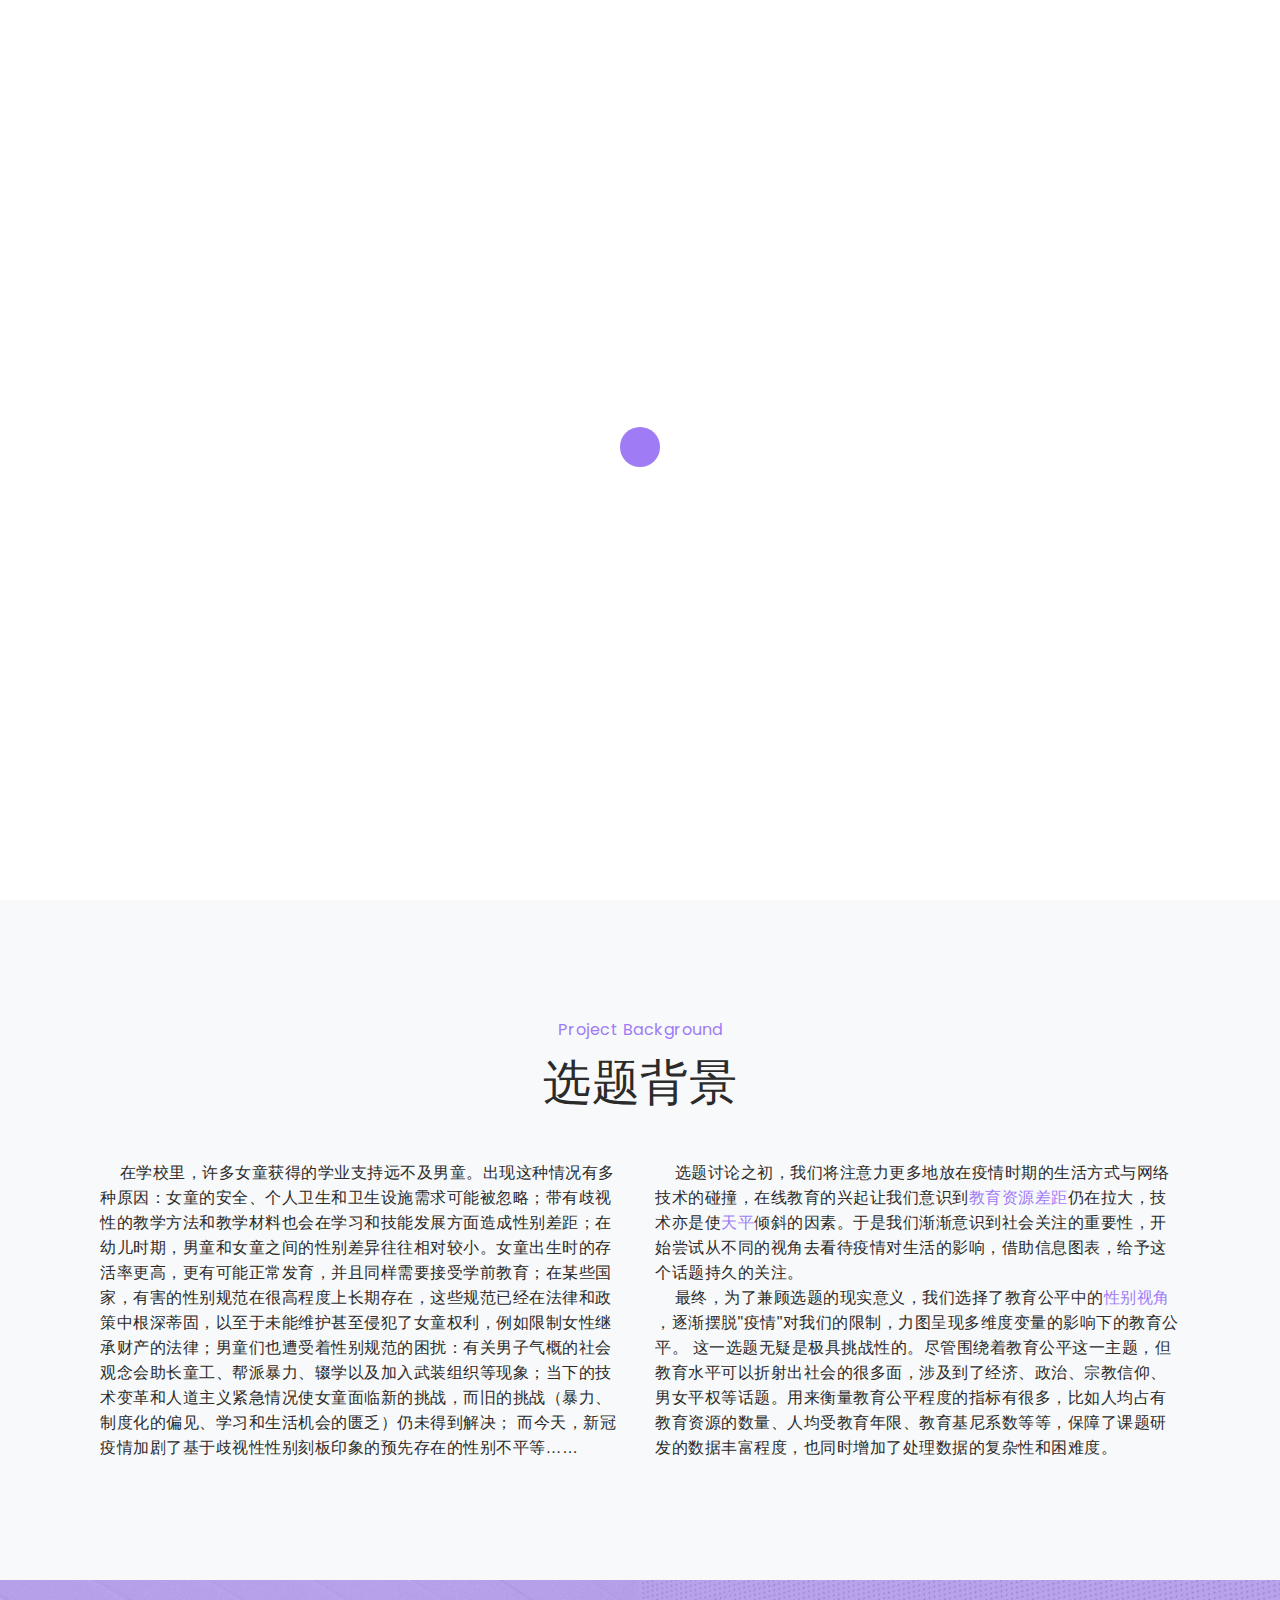
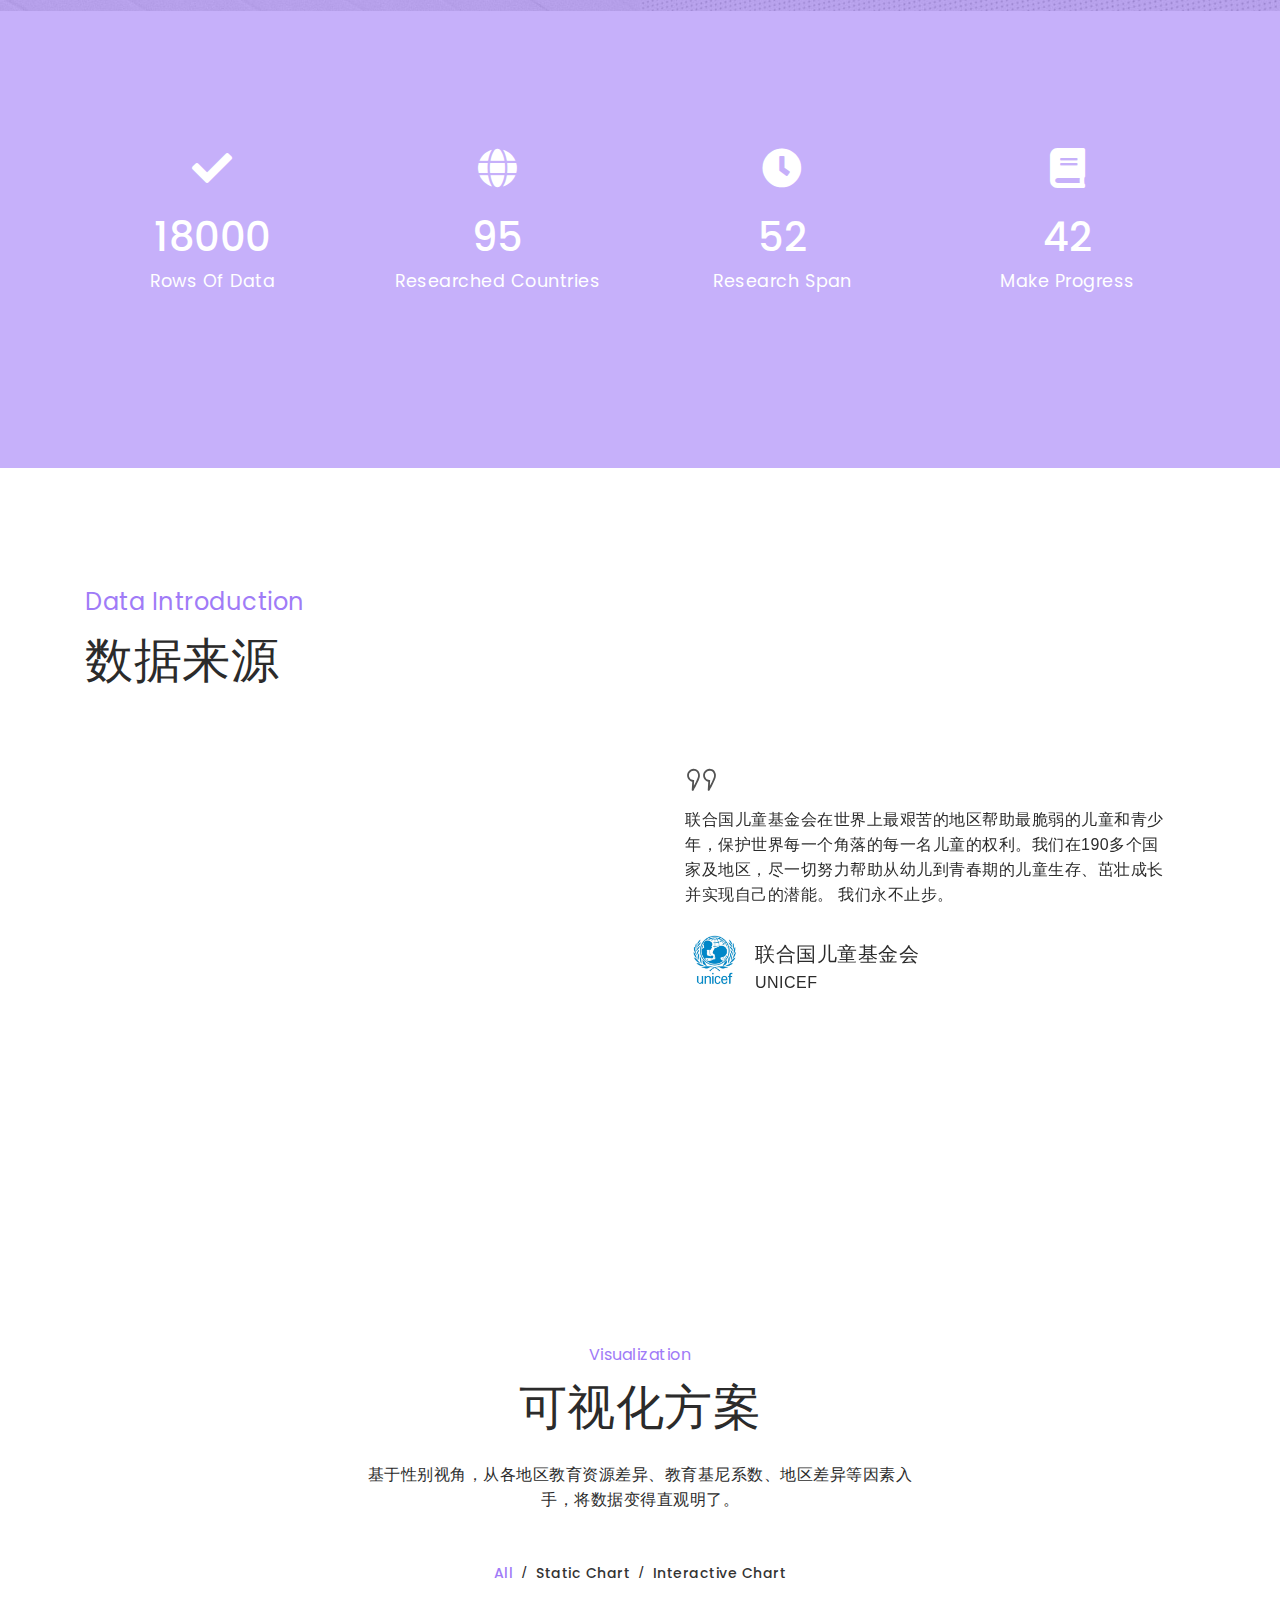
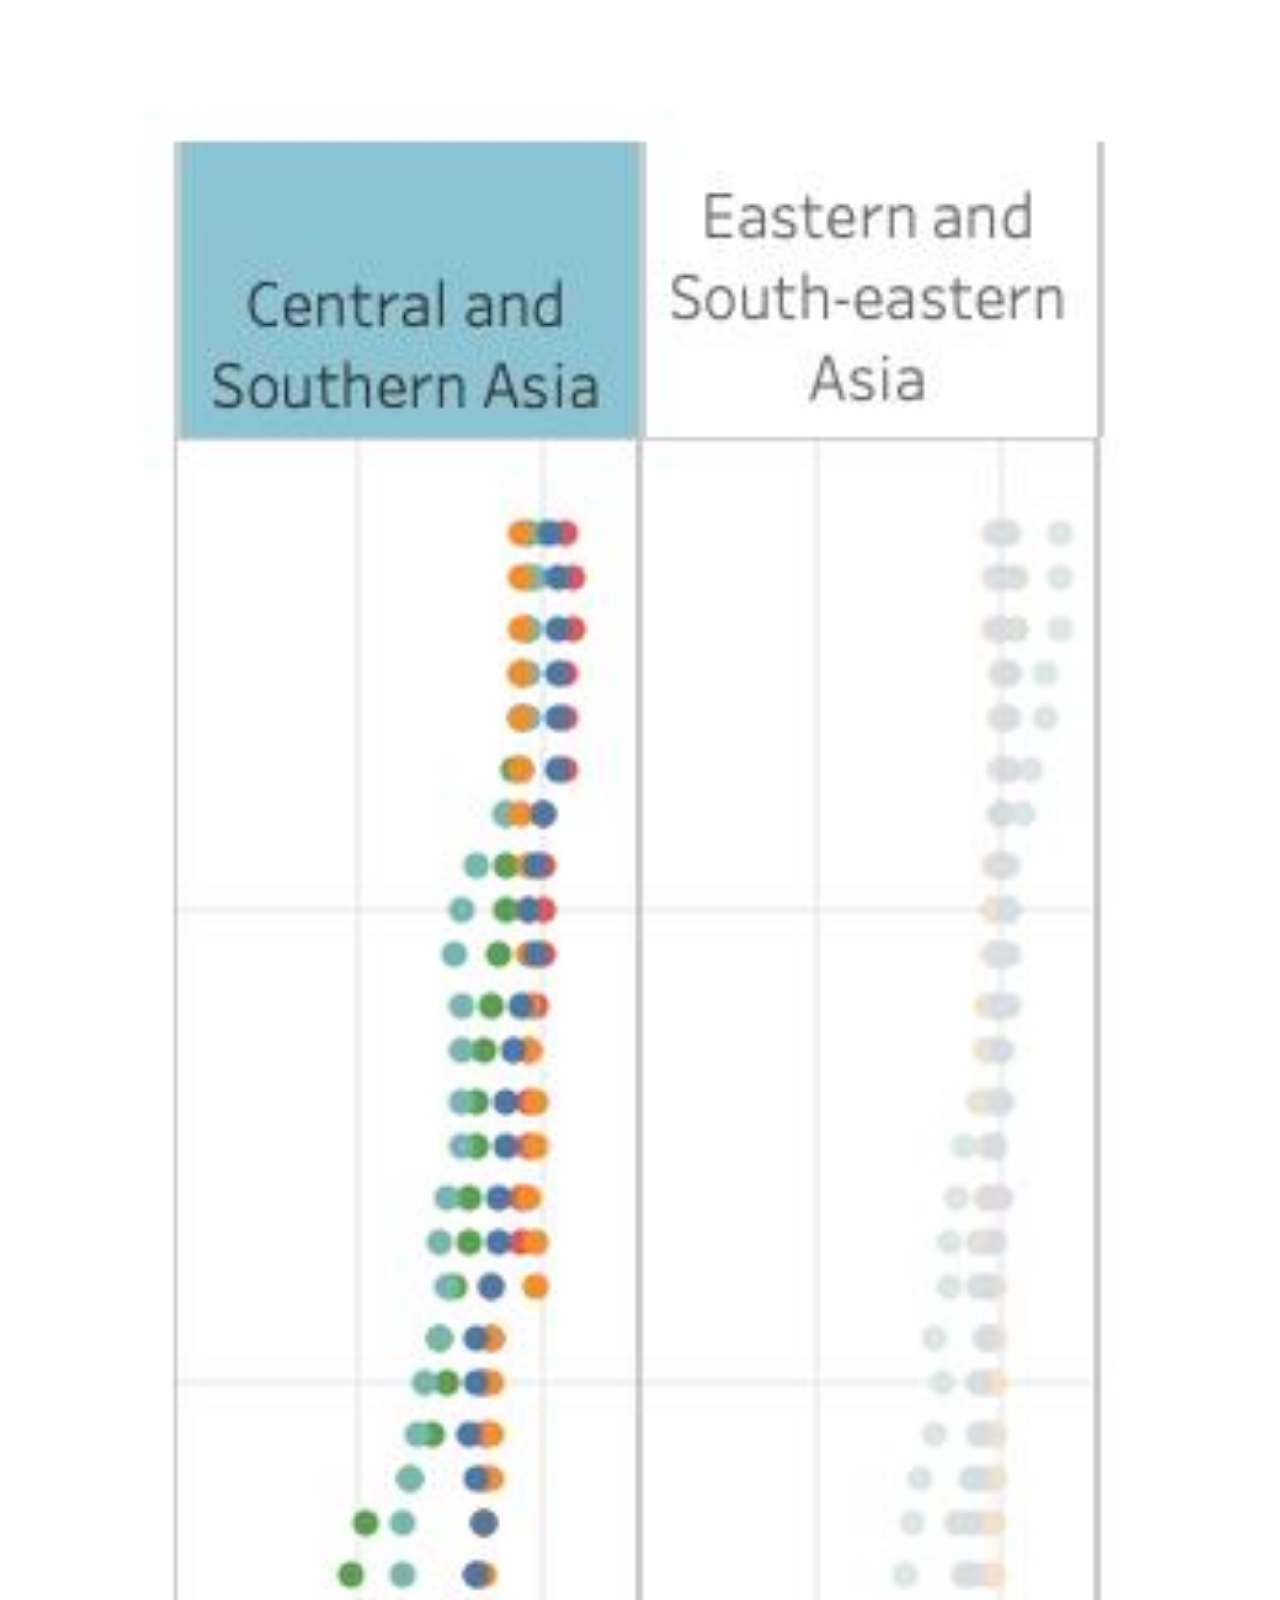
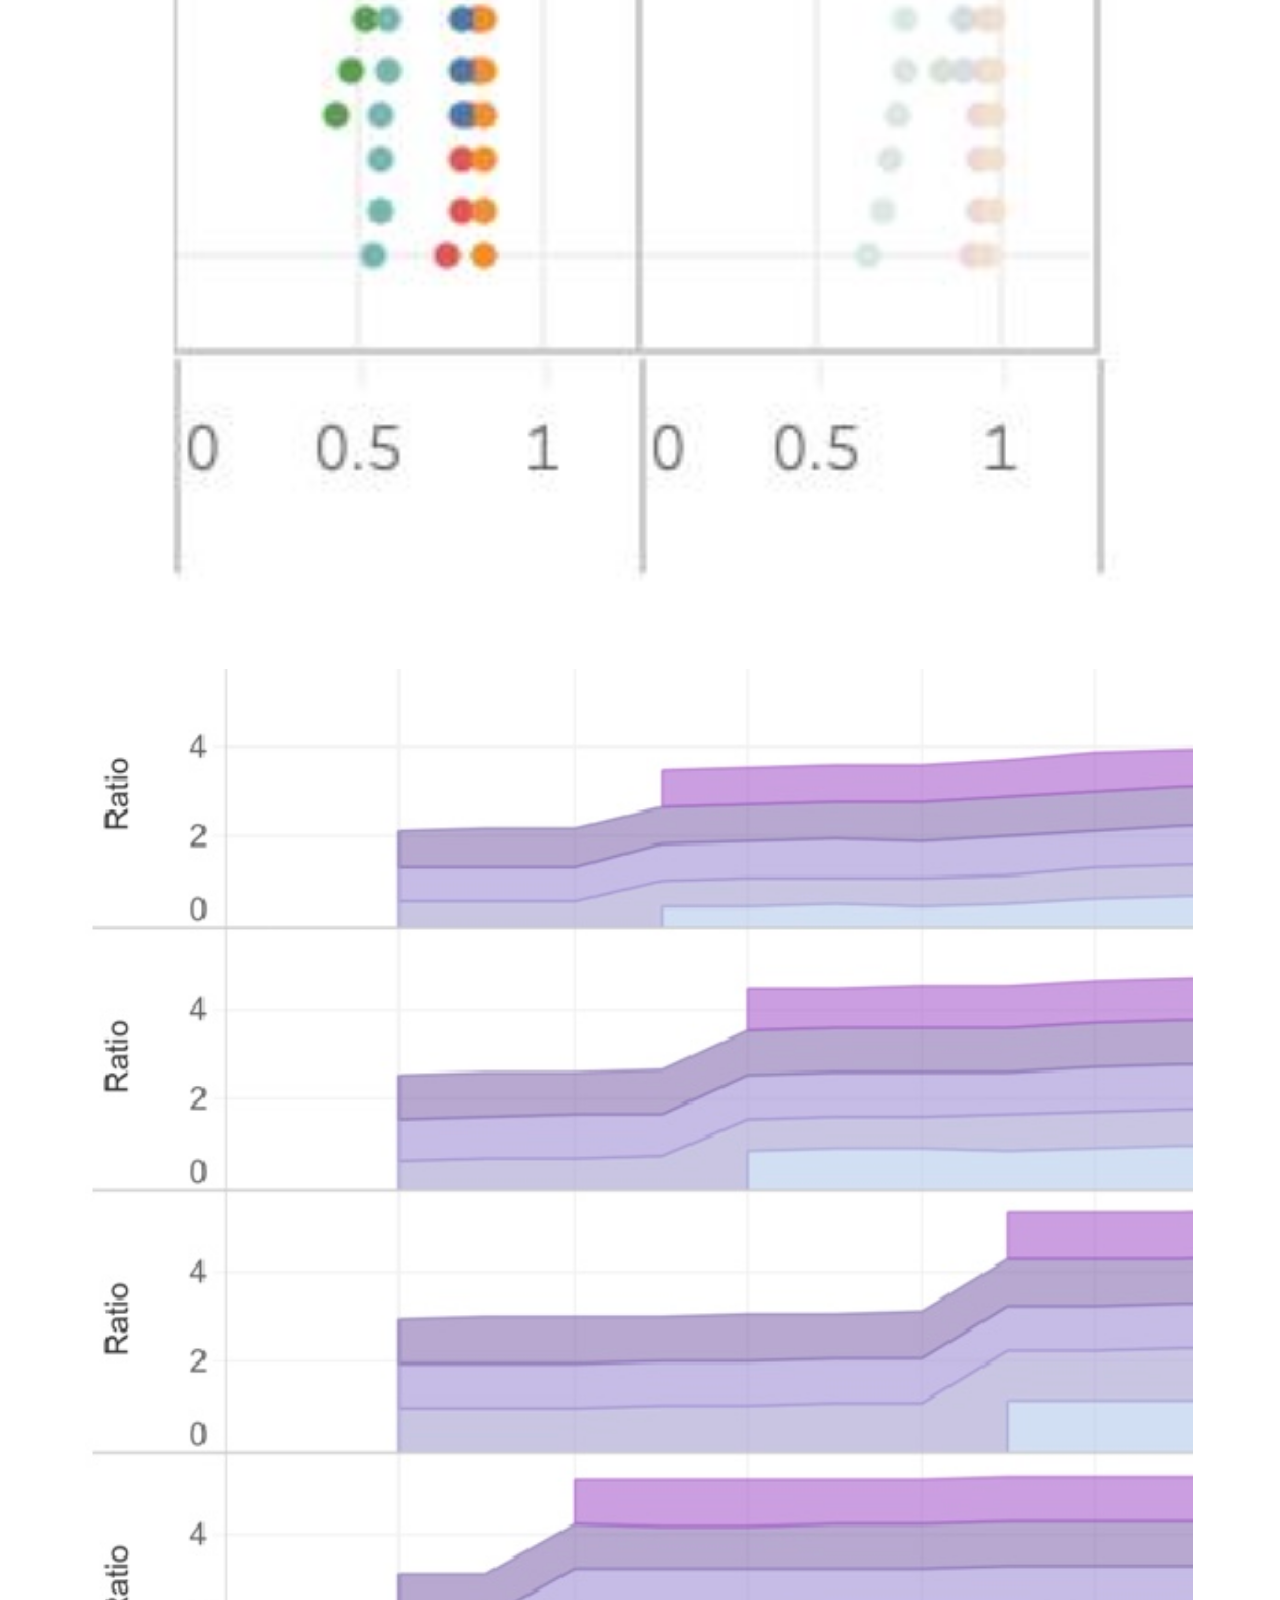
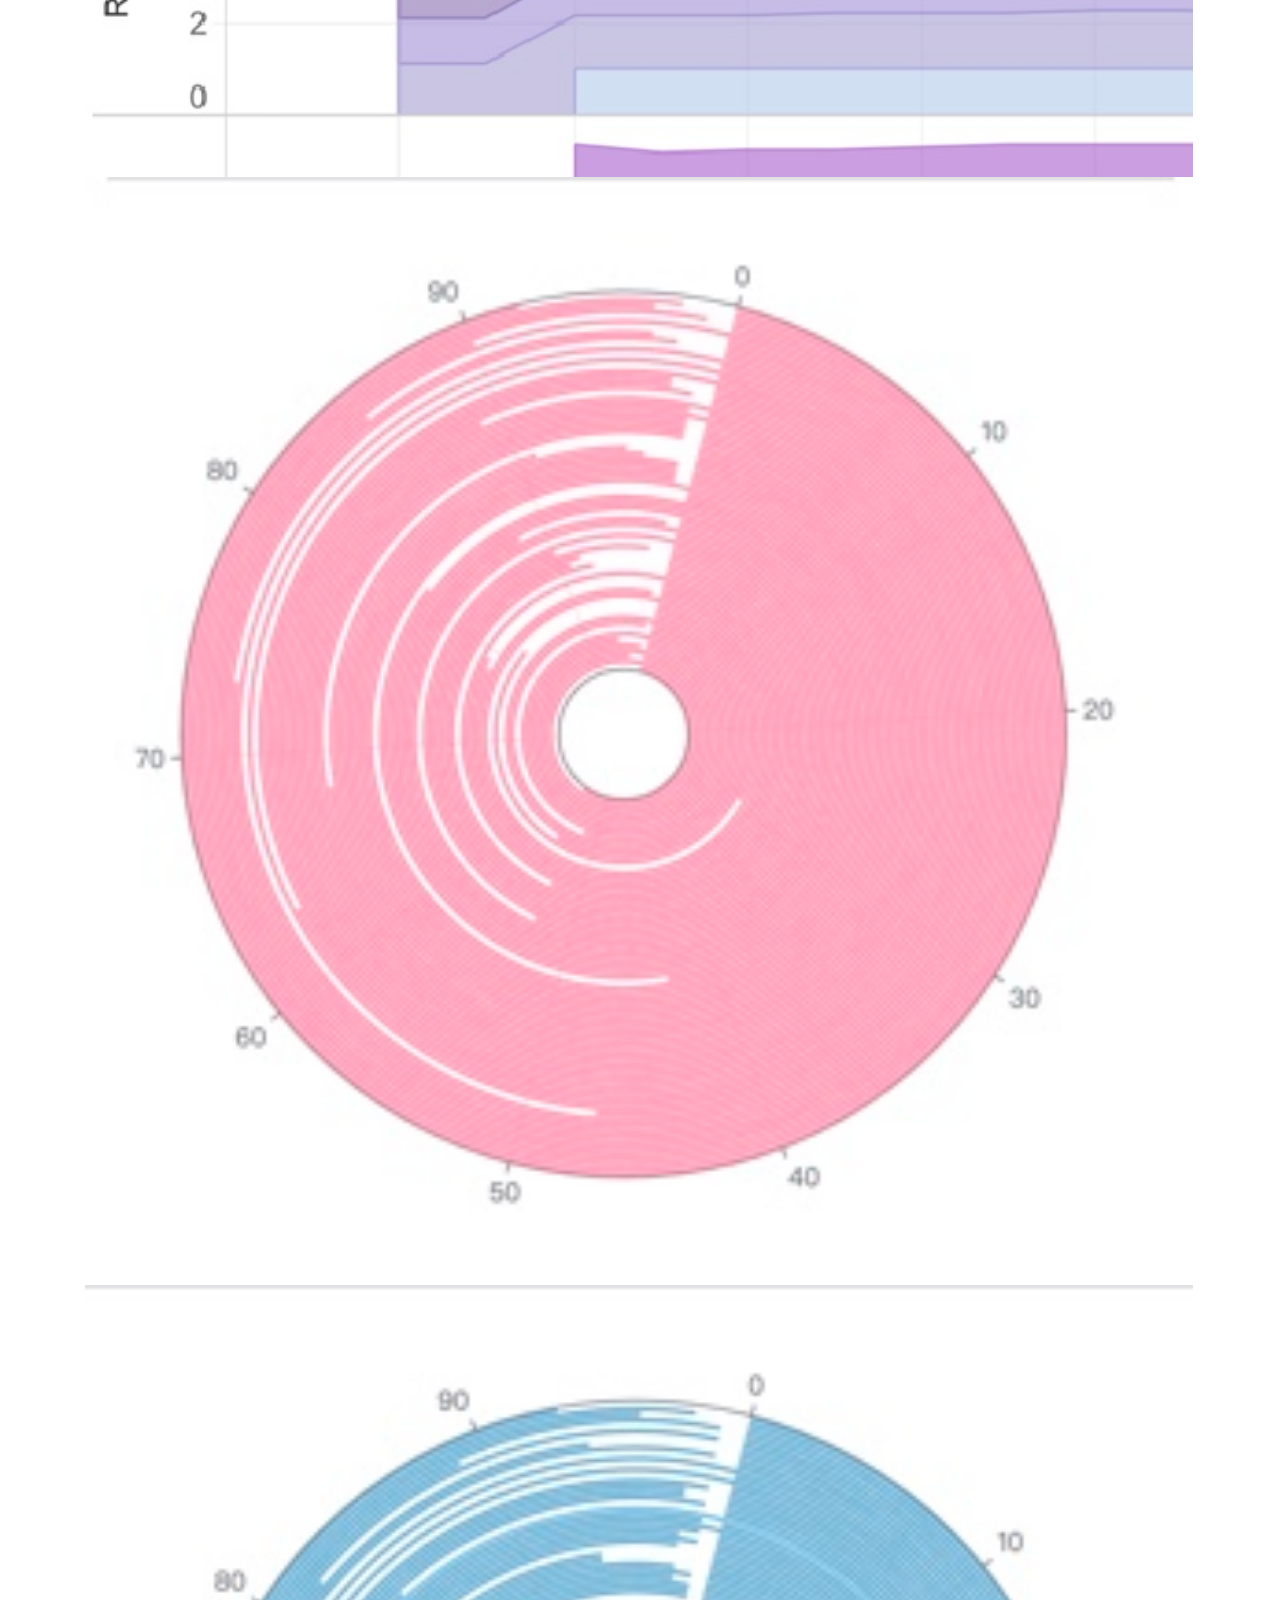
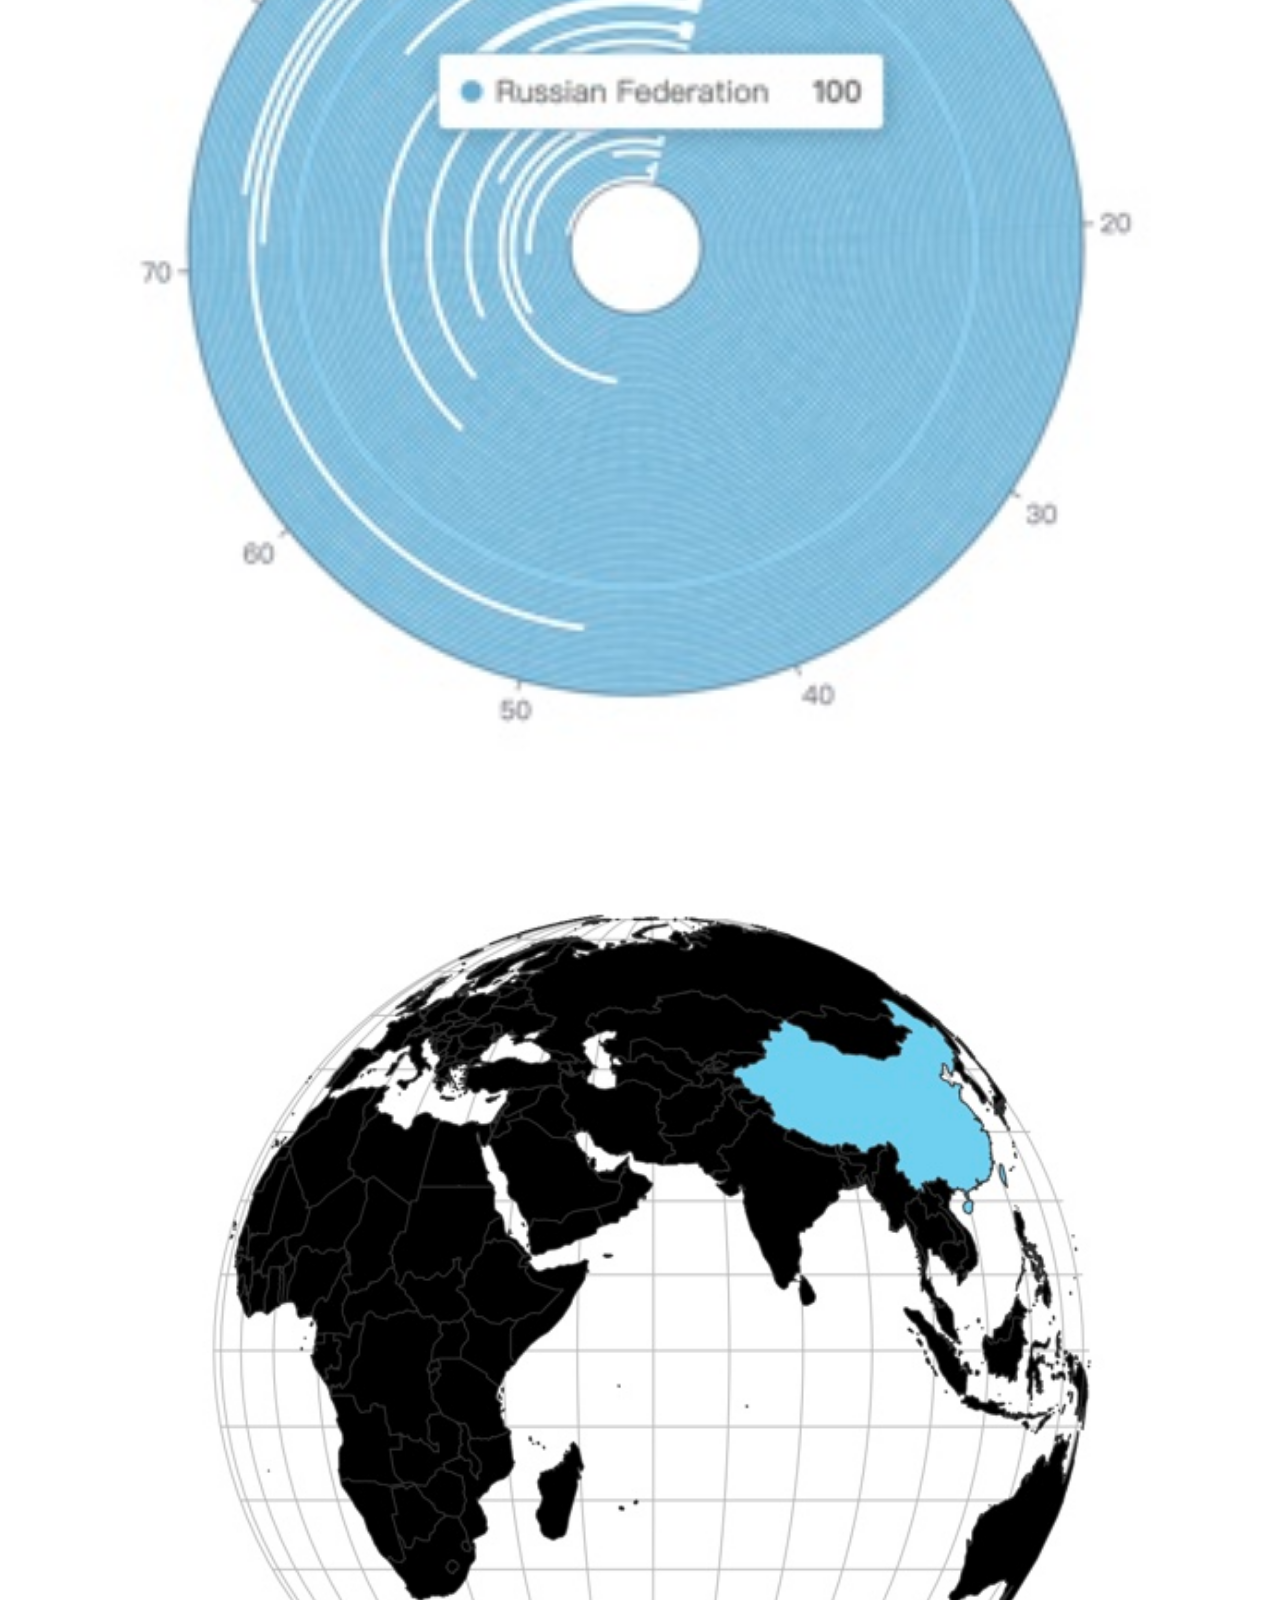
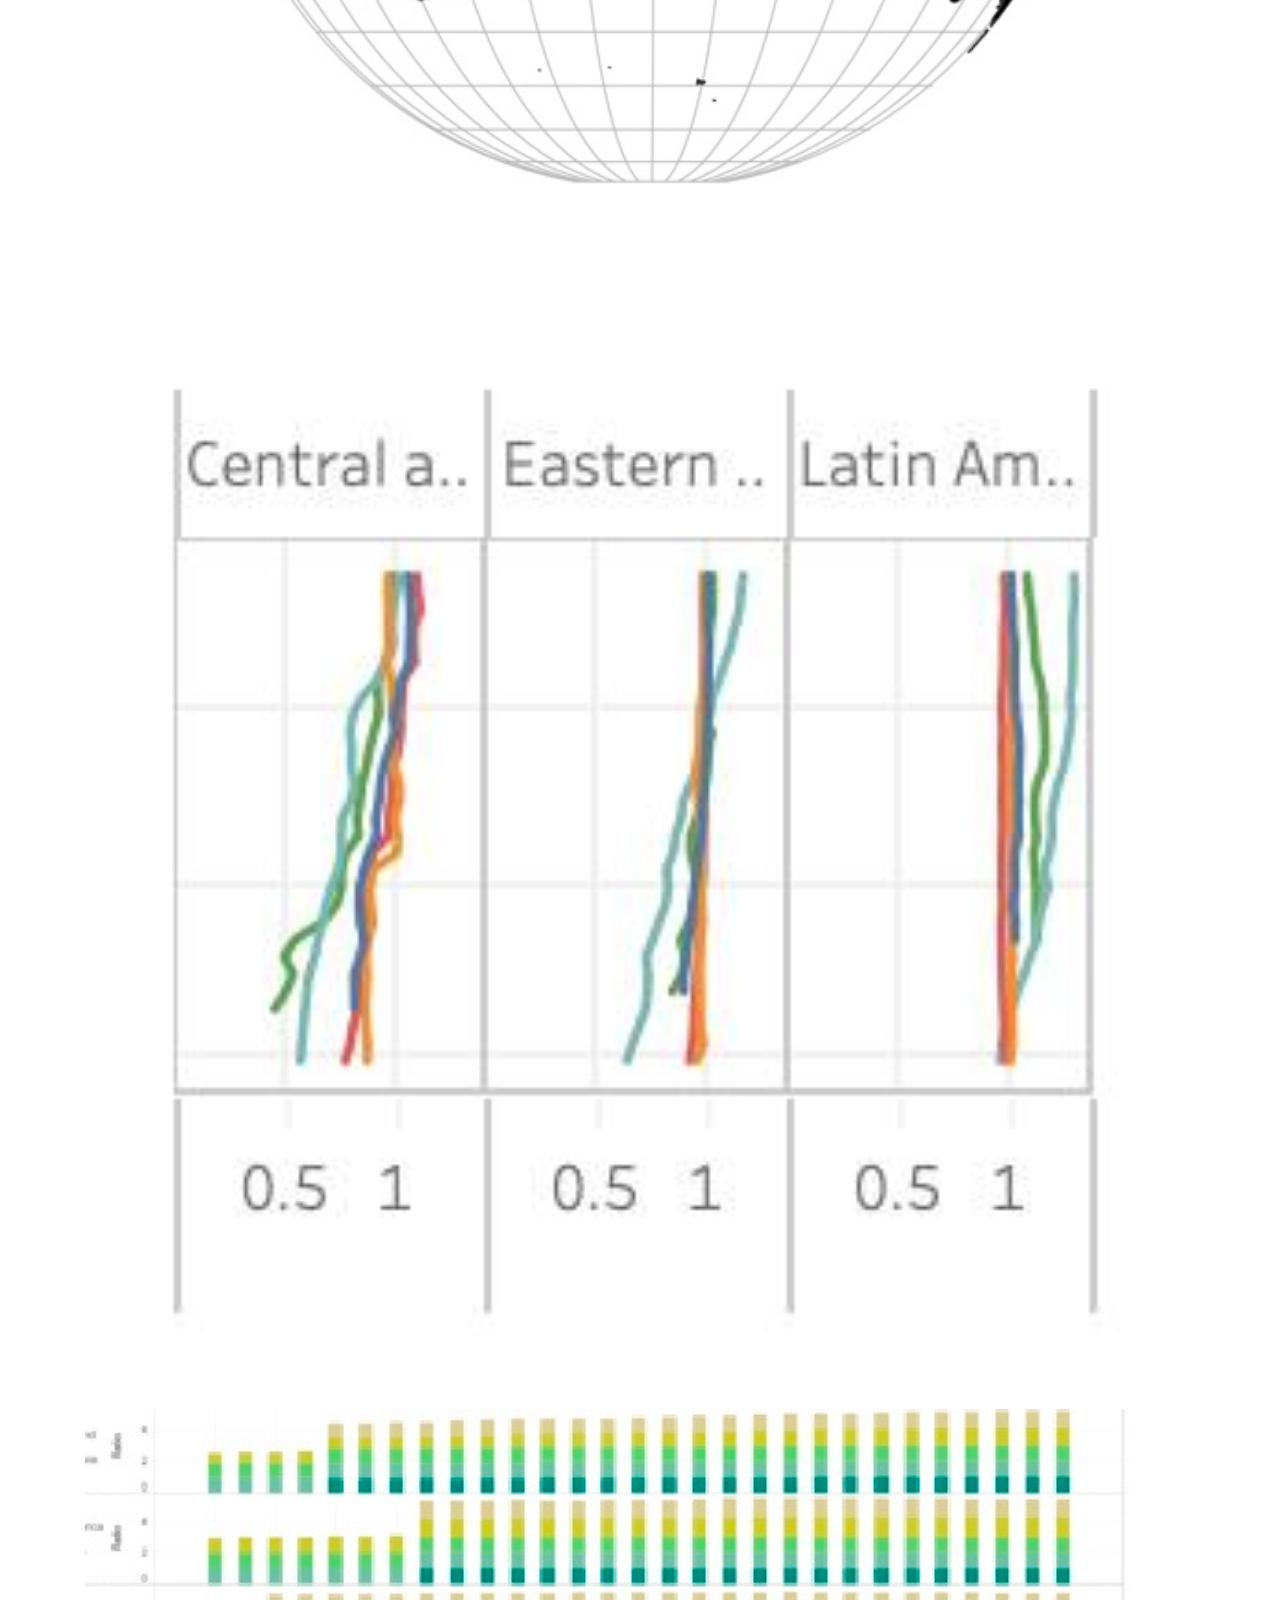
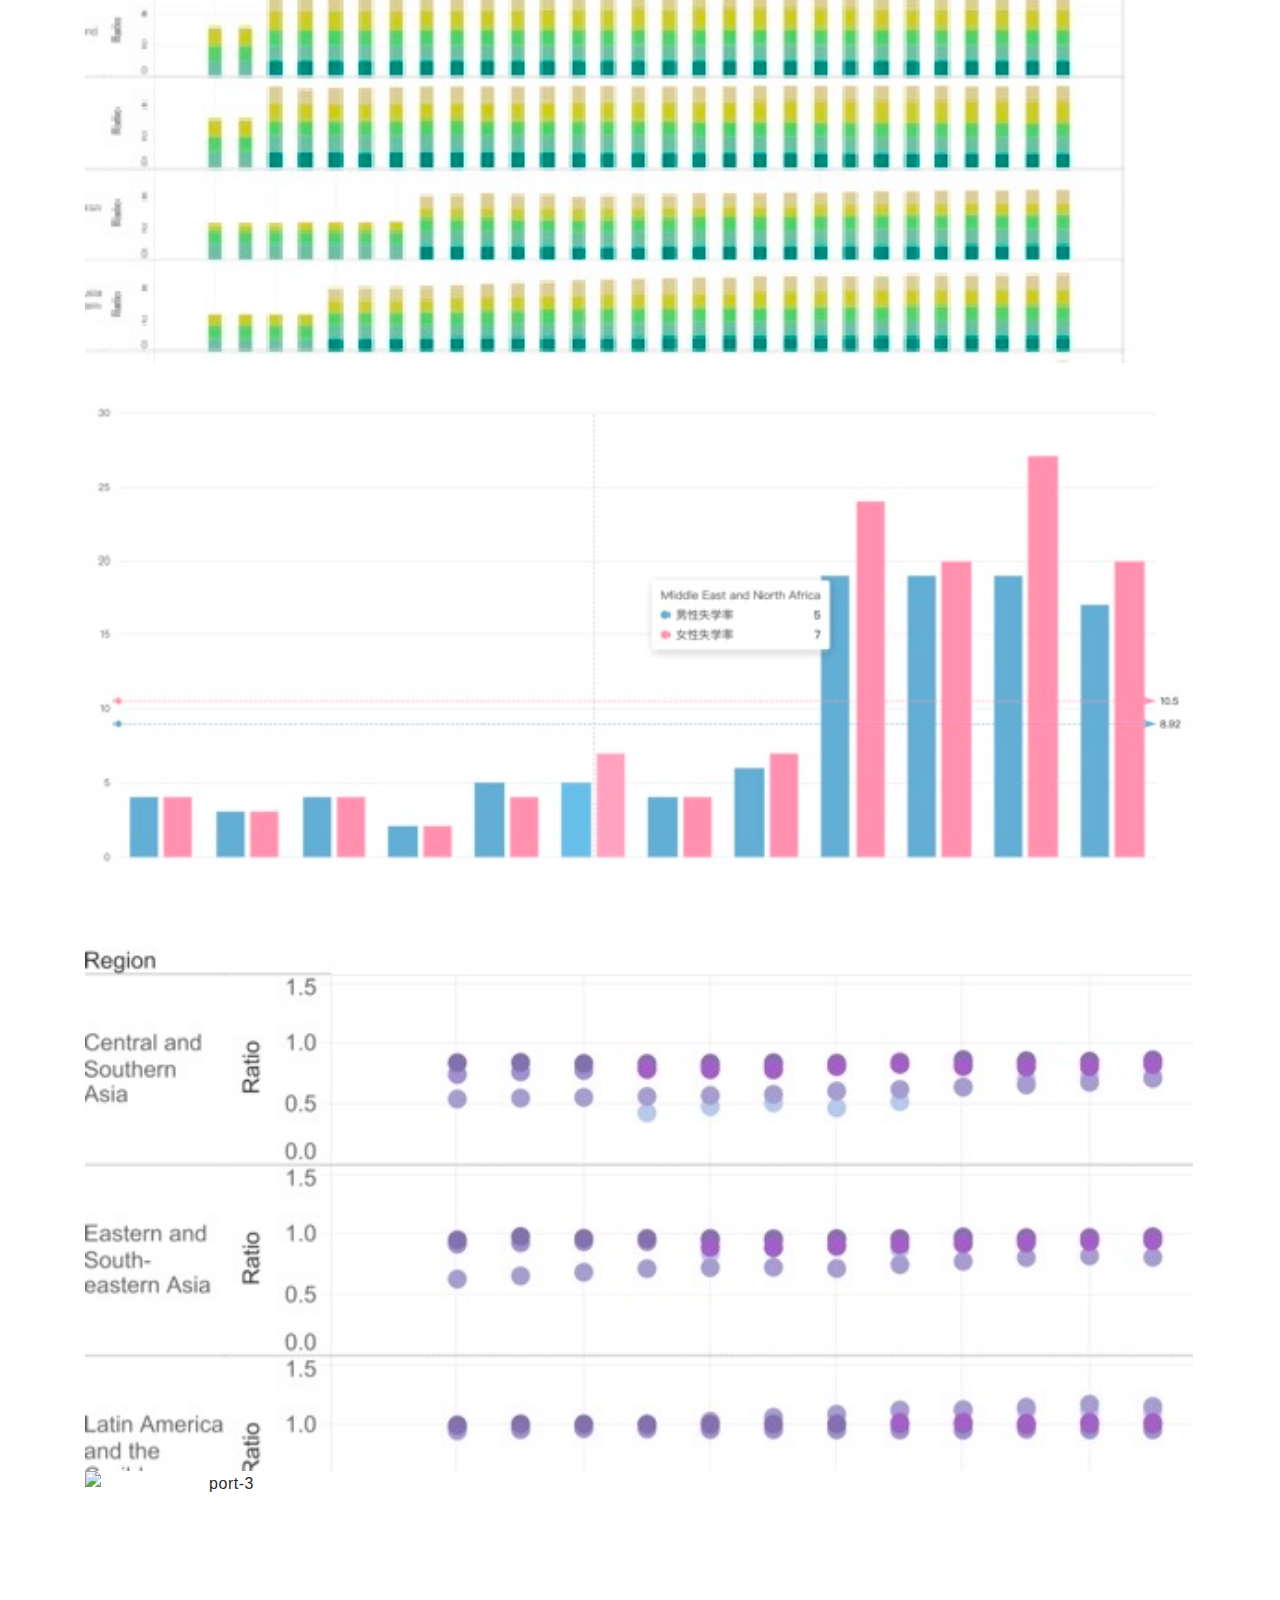
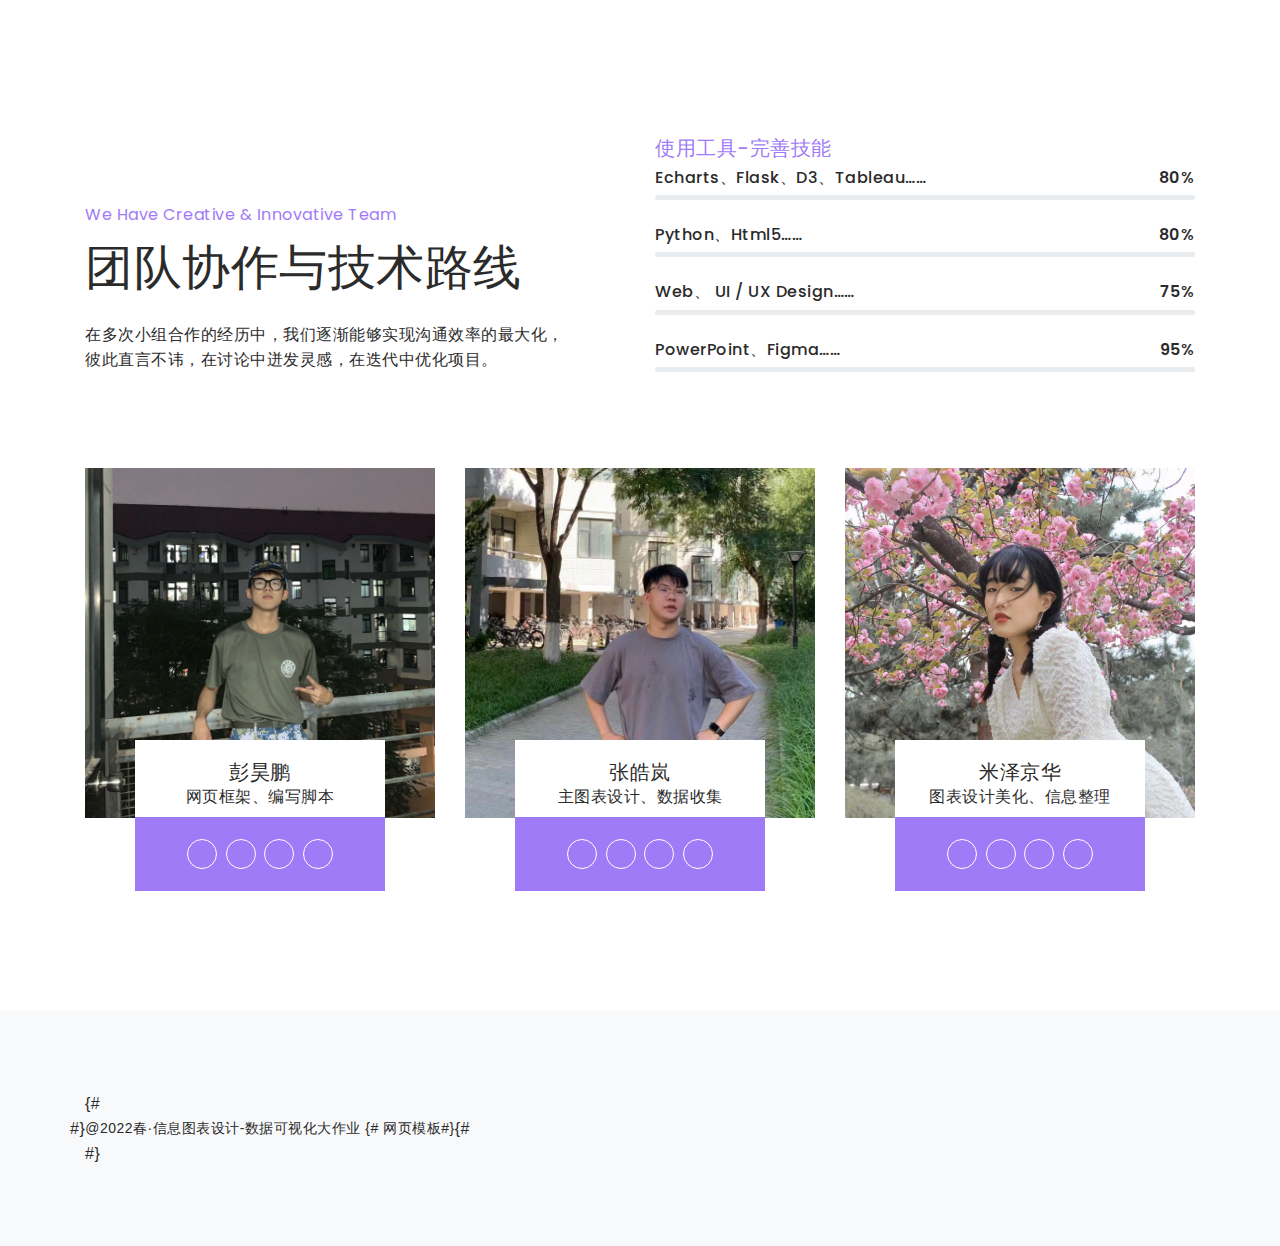
==== commit a00e80ce: "Add files via upload" ====
--- a/index.html
+++ b/index.html
@@ -53,9 +53,6 @@
     <nav class="navbar navbar-top-default navbar-expand-lg navbar-simple nav-line">
         <div class="container">
             <a href="#Home" title="Logo" class="logo scroll">
-                <!--Logo Default-->
-{#                <img src="static/image/logo.png" alt="logo" class="logo-dark">#}
-
                 <h4> Infographic<span class="main-color"> Design</span></h4>
             </a>
 
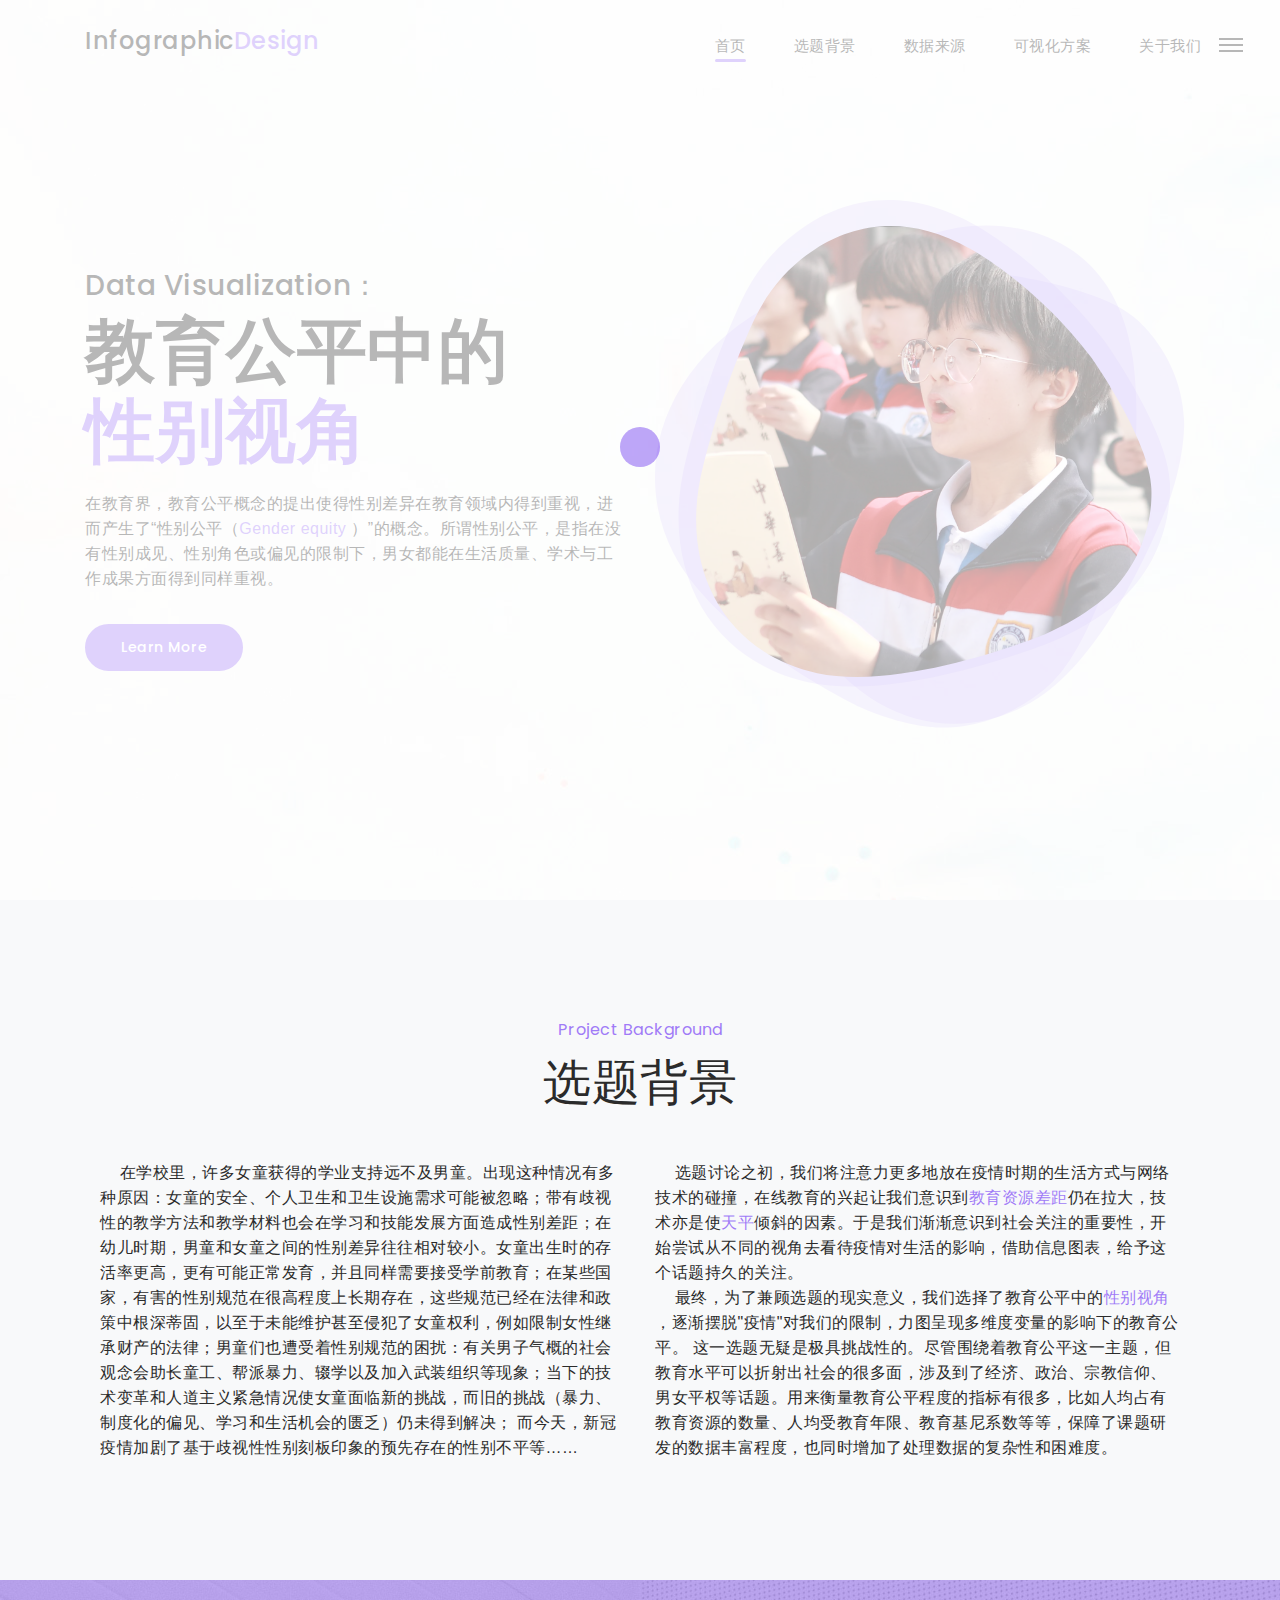
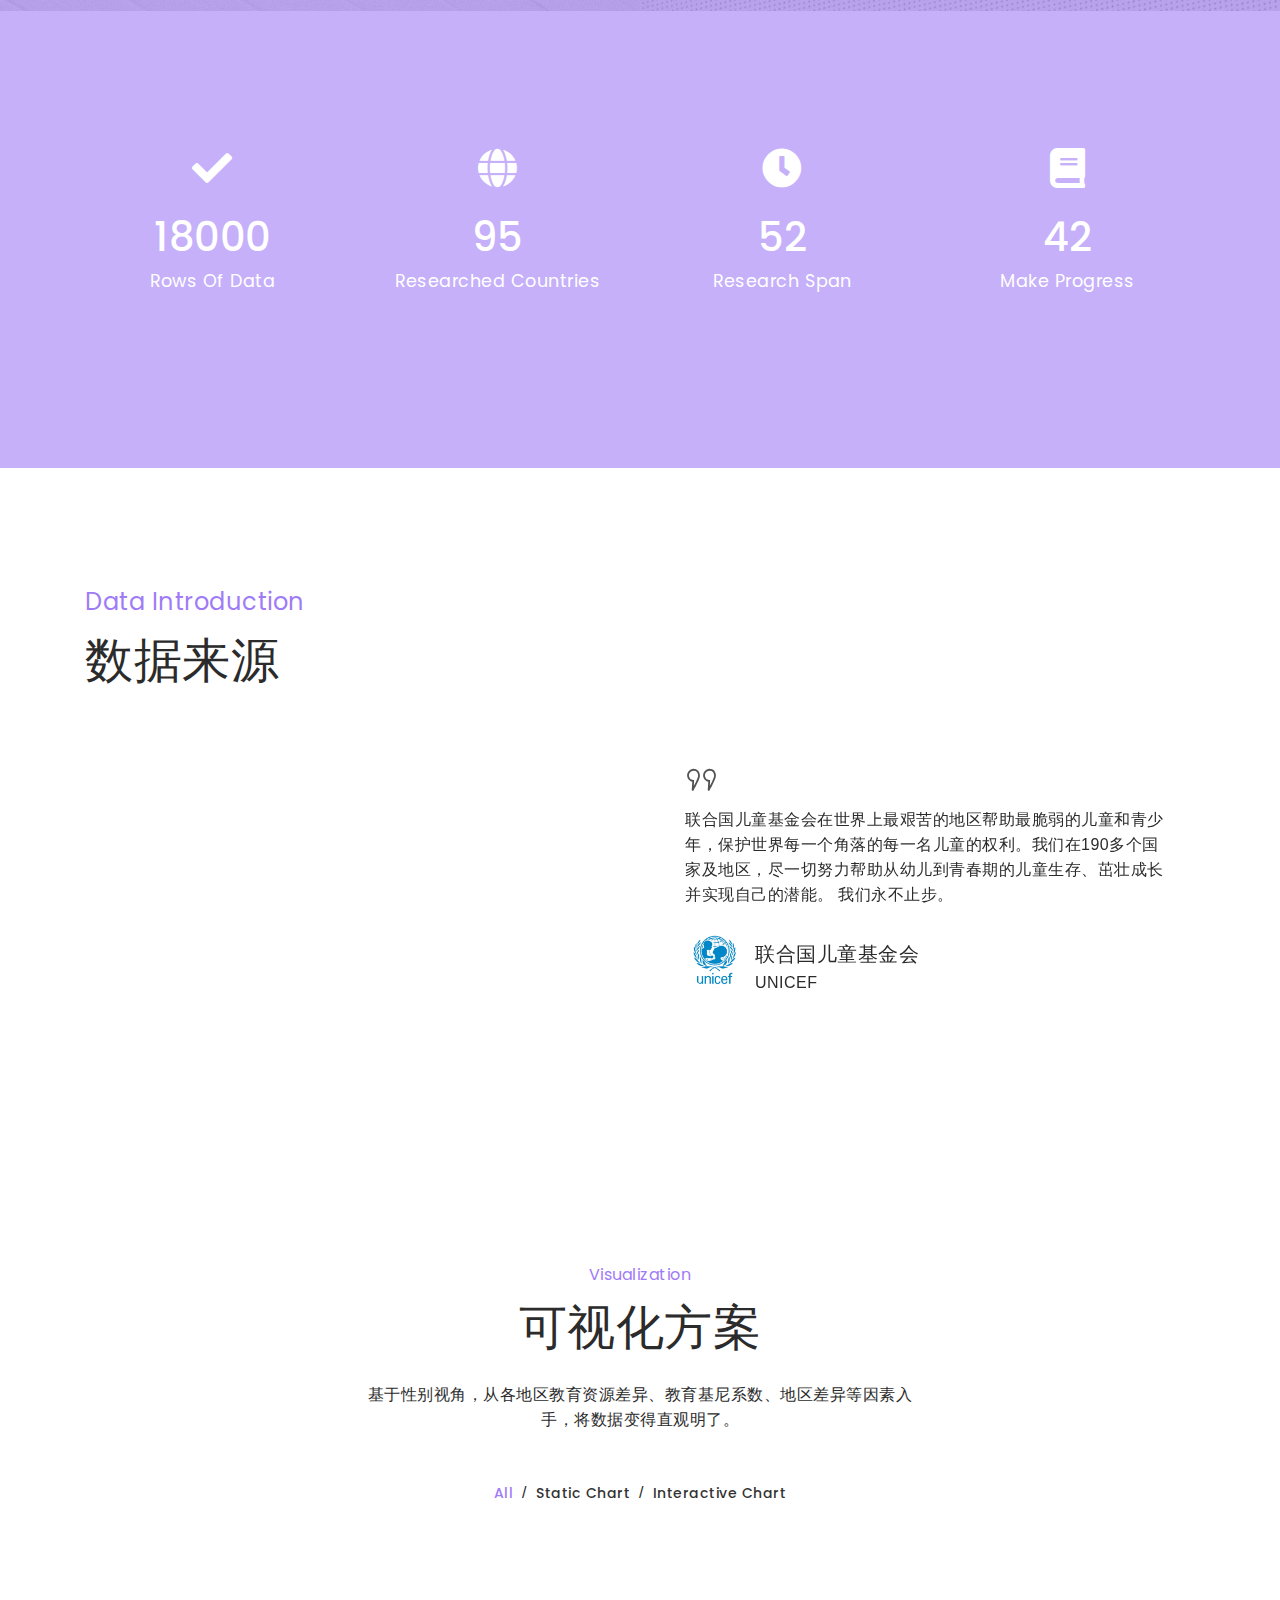
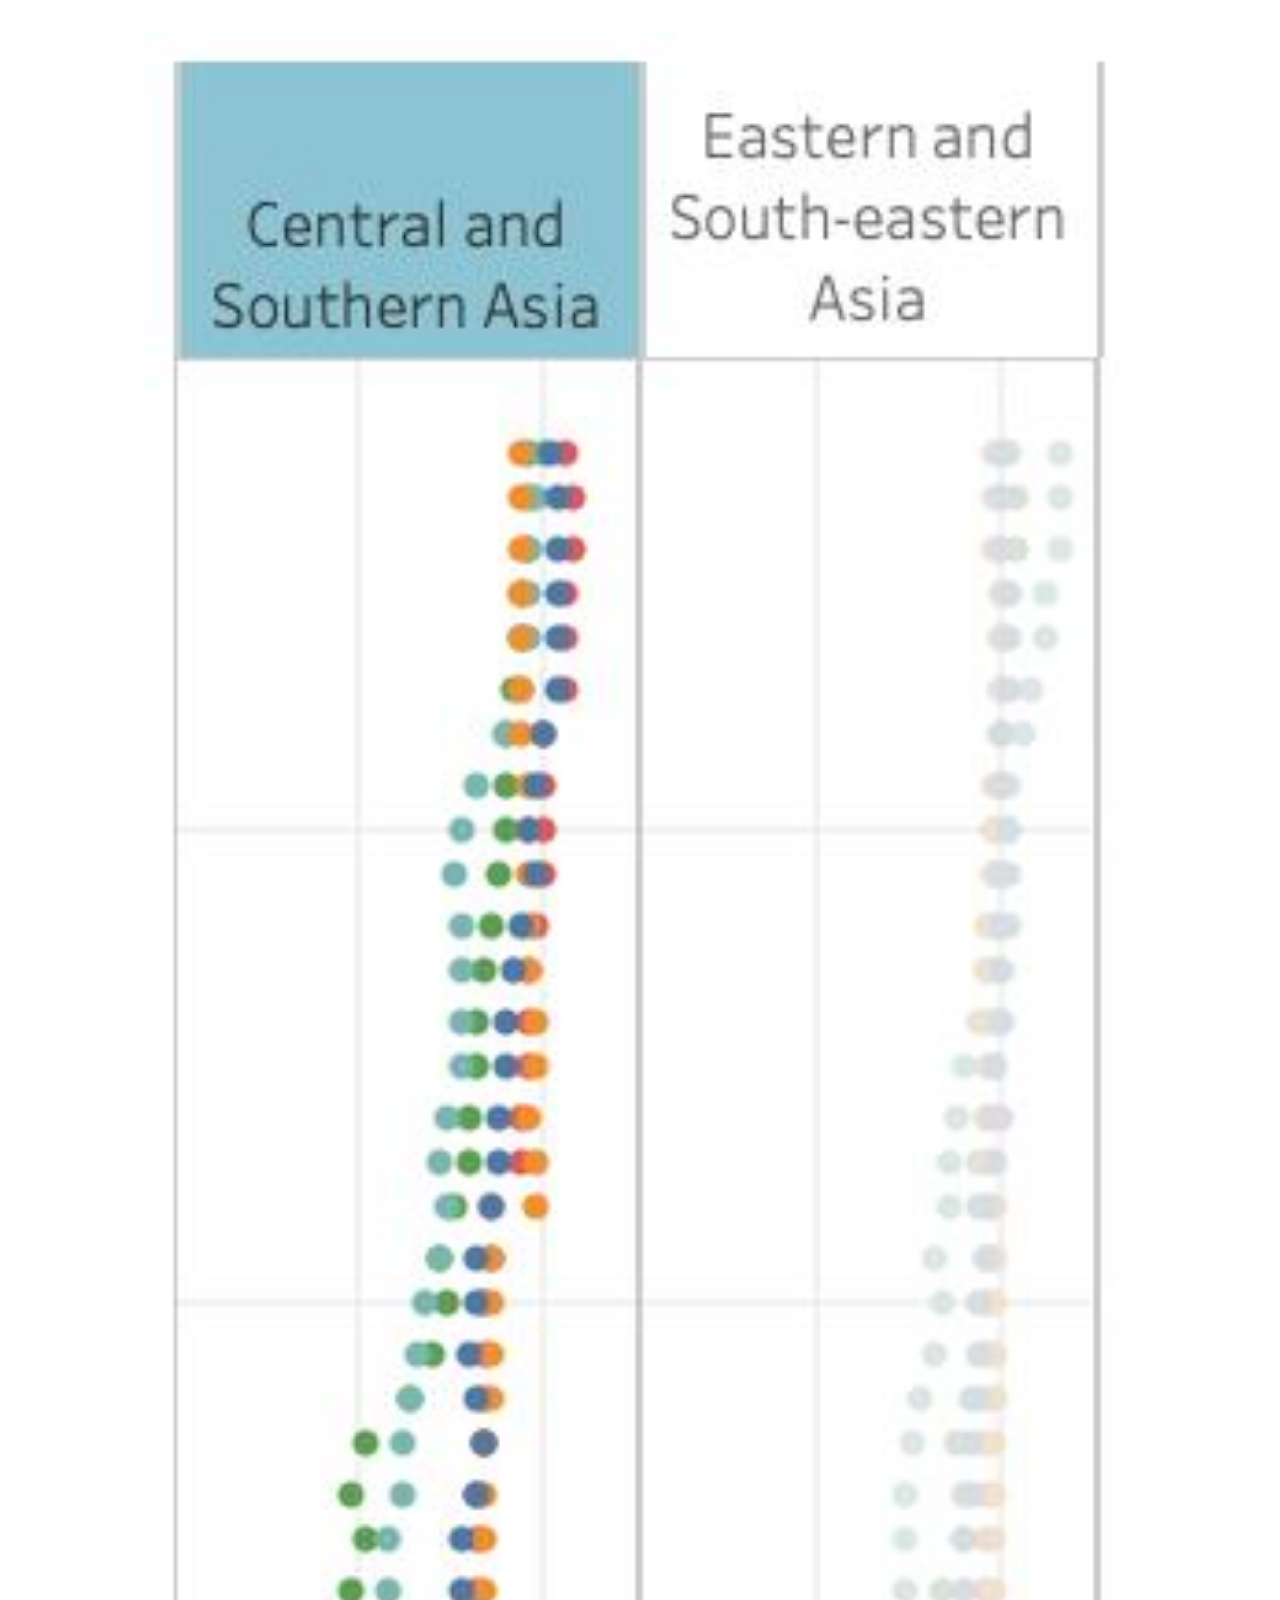
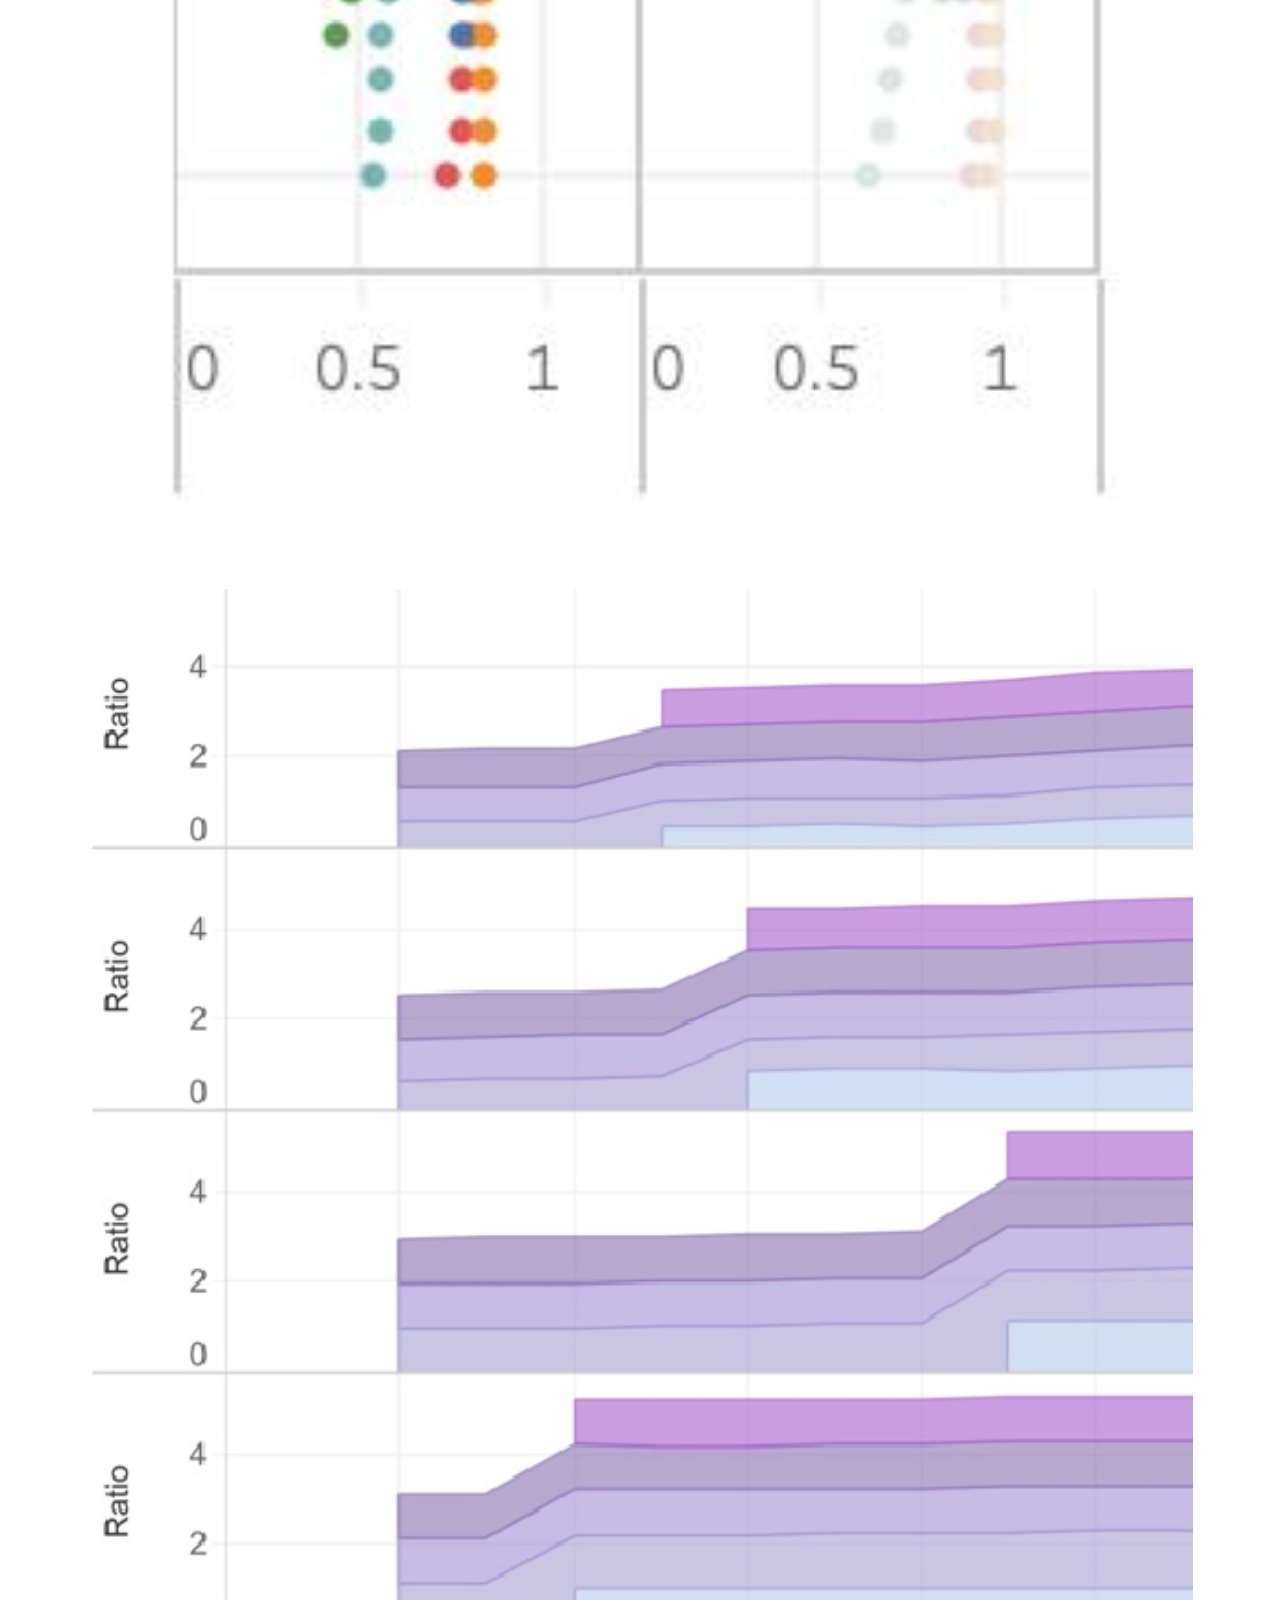
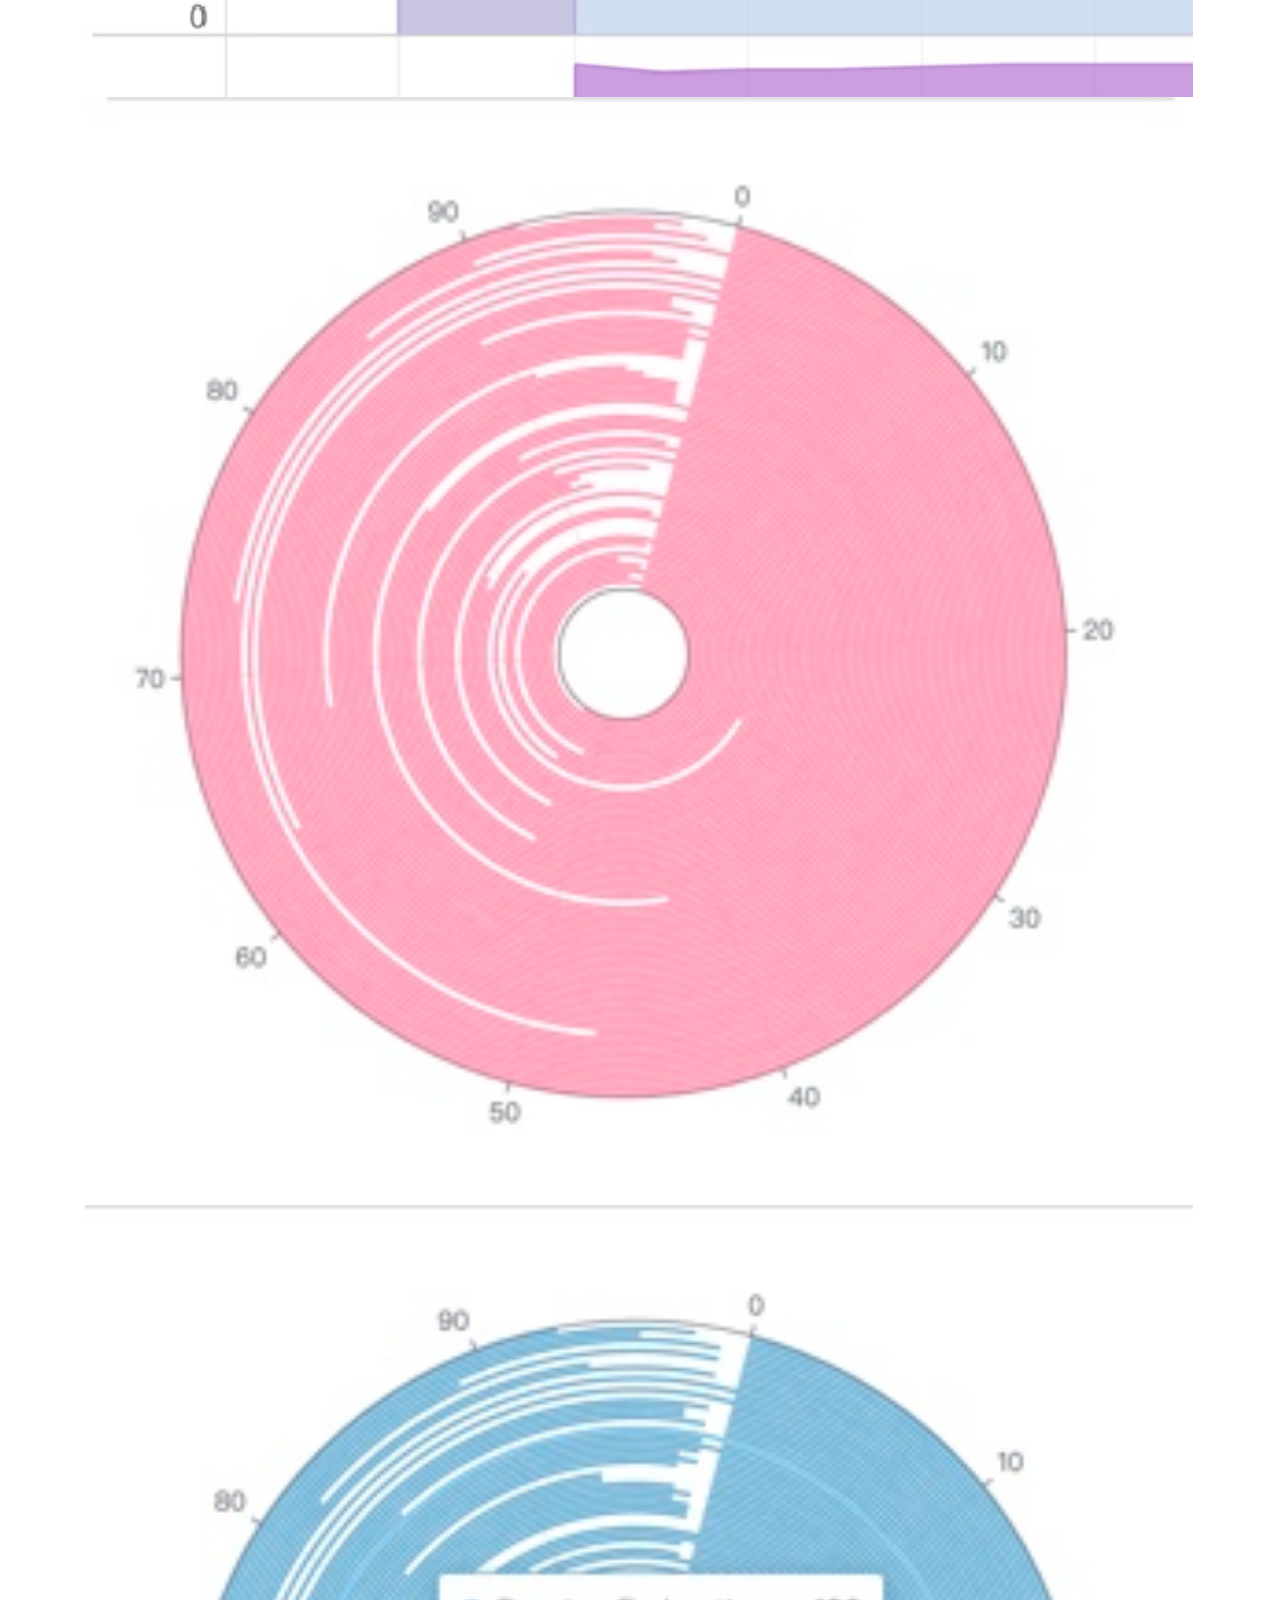
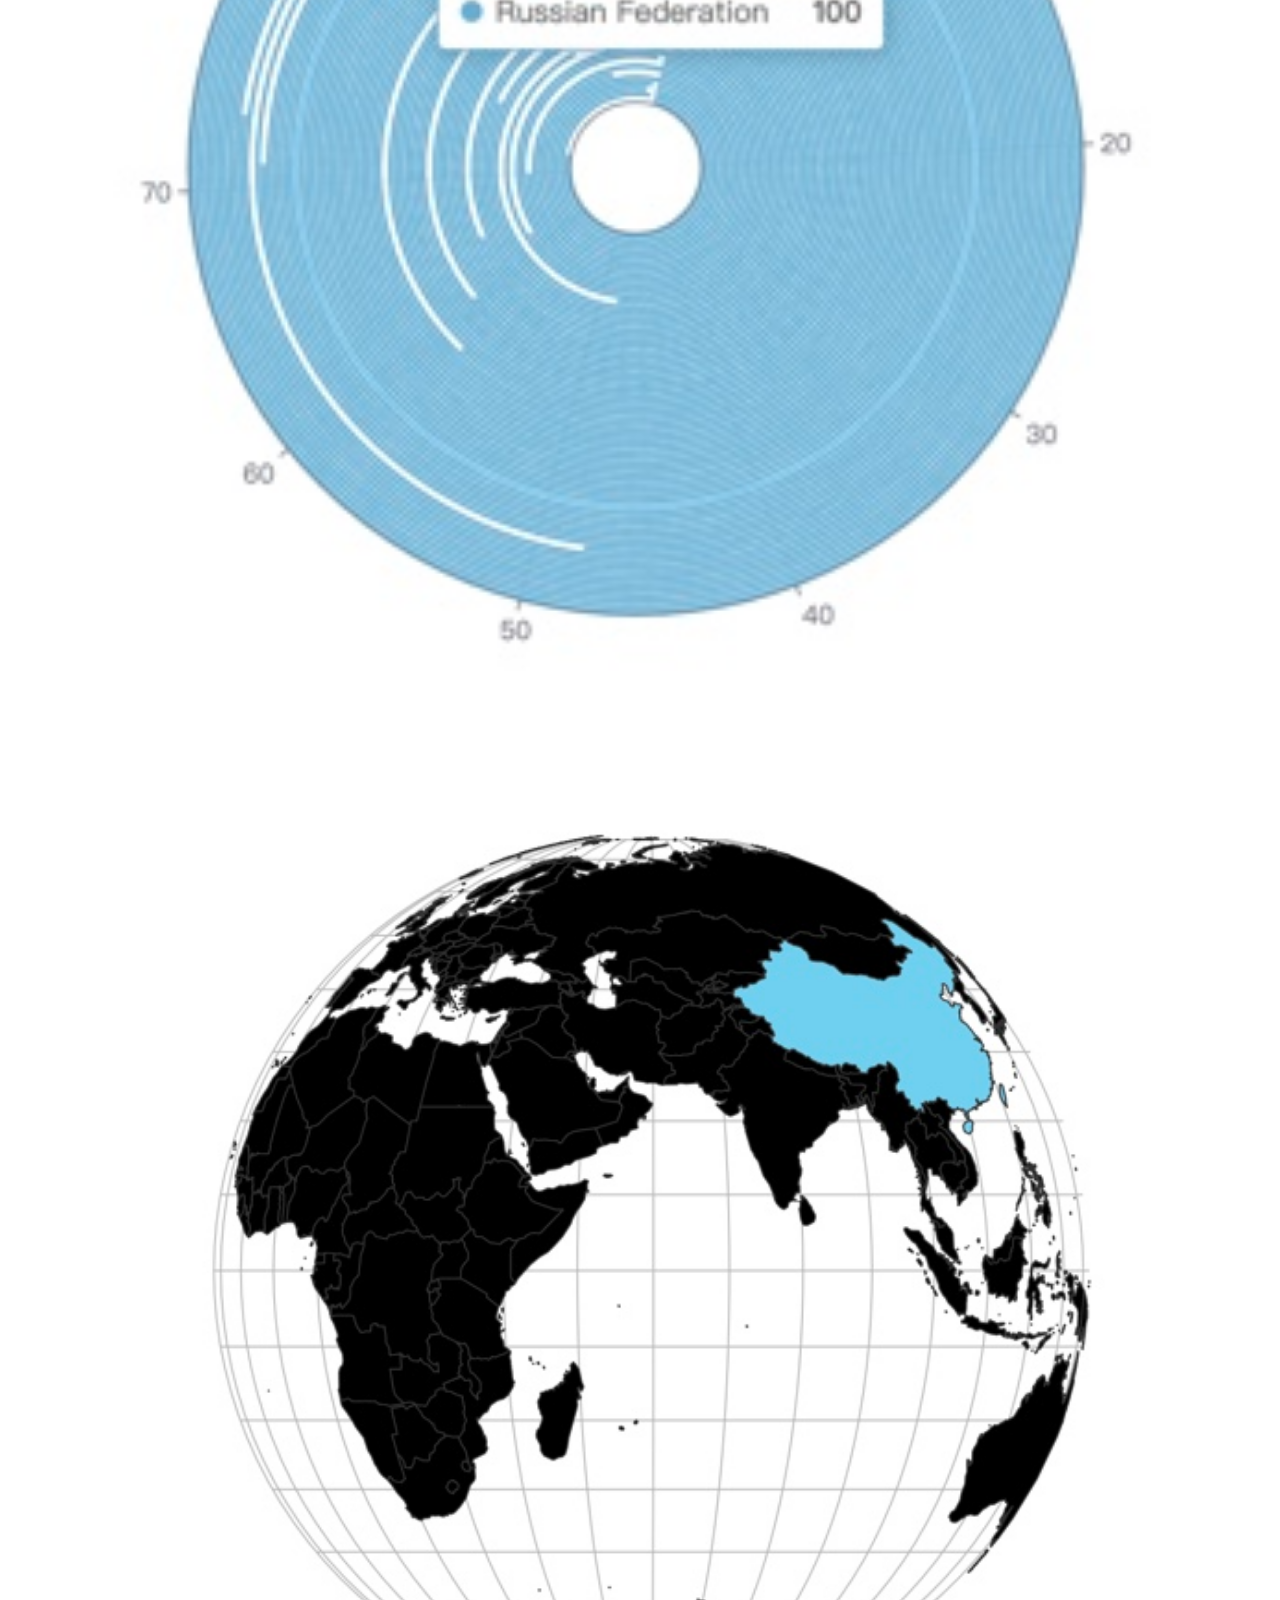
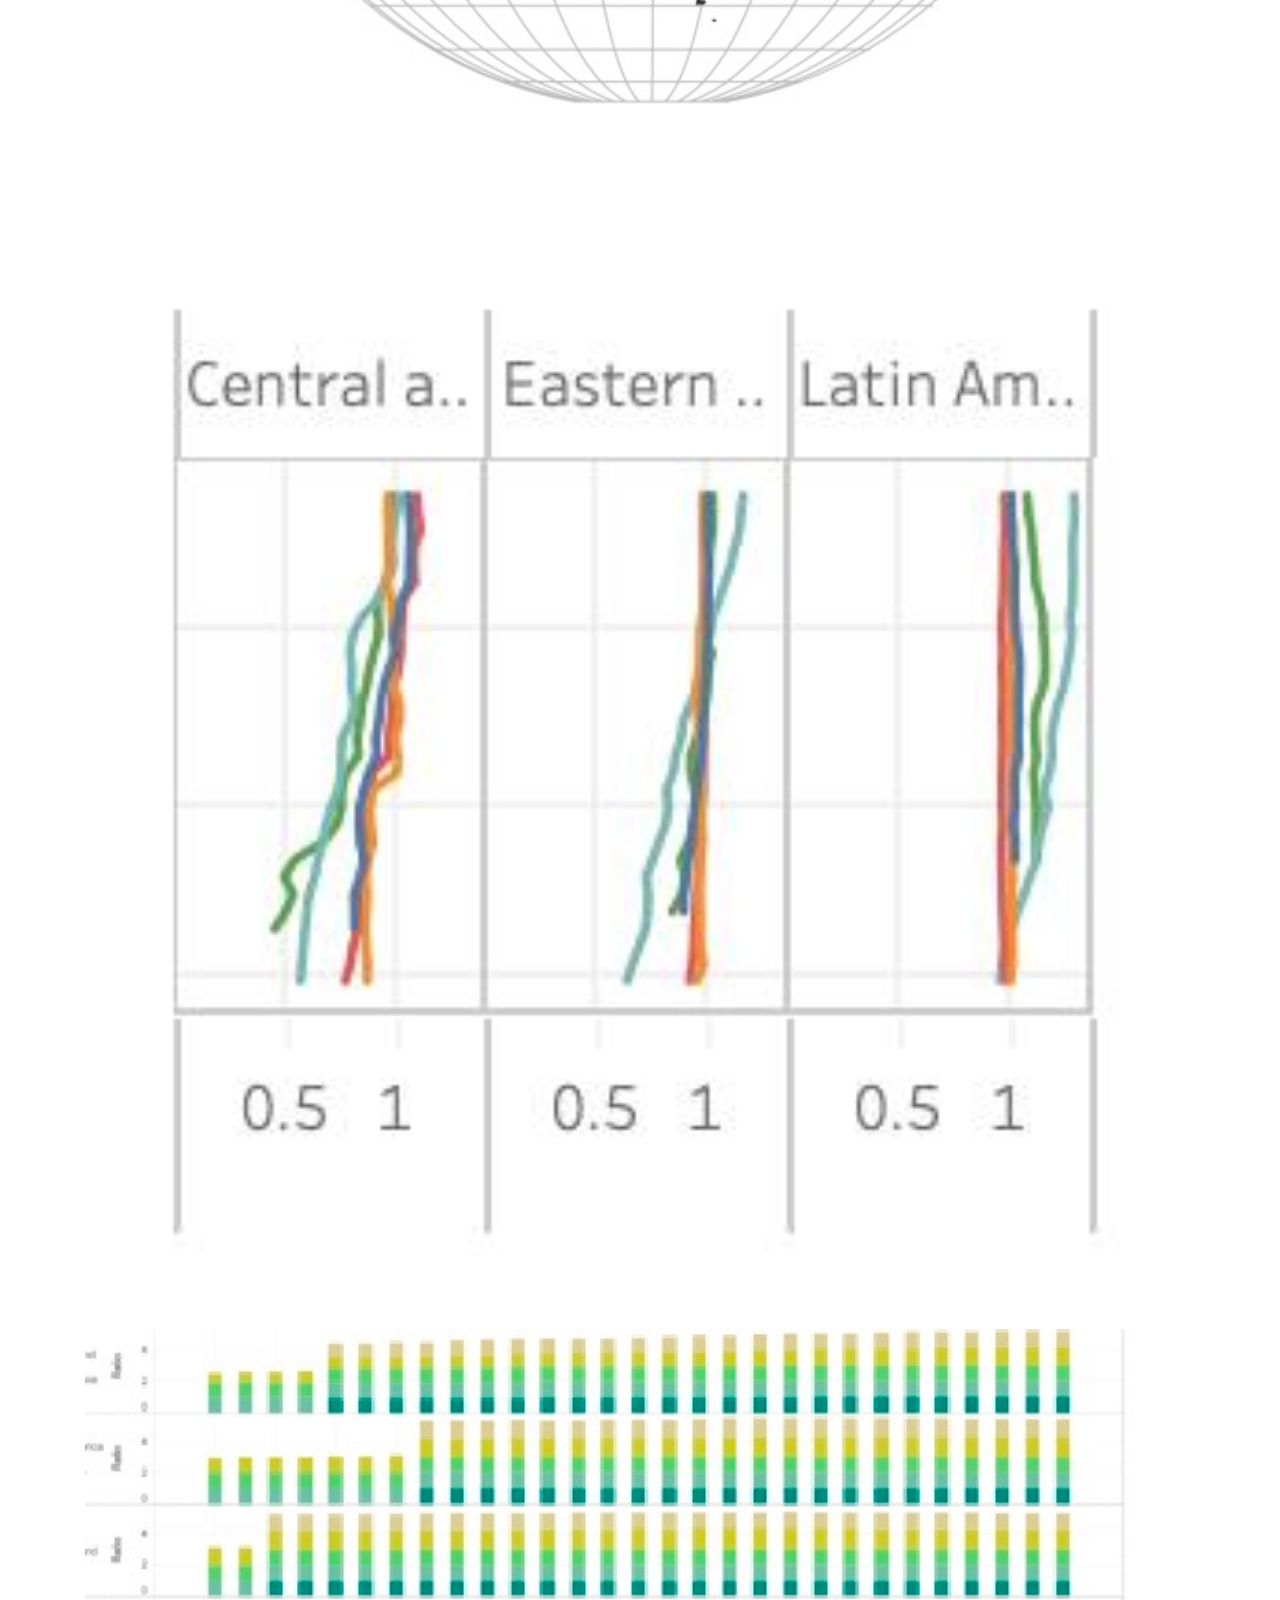
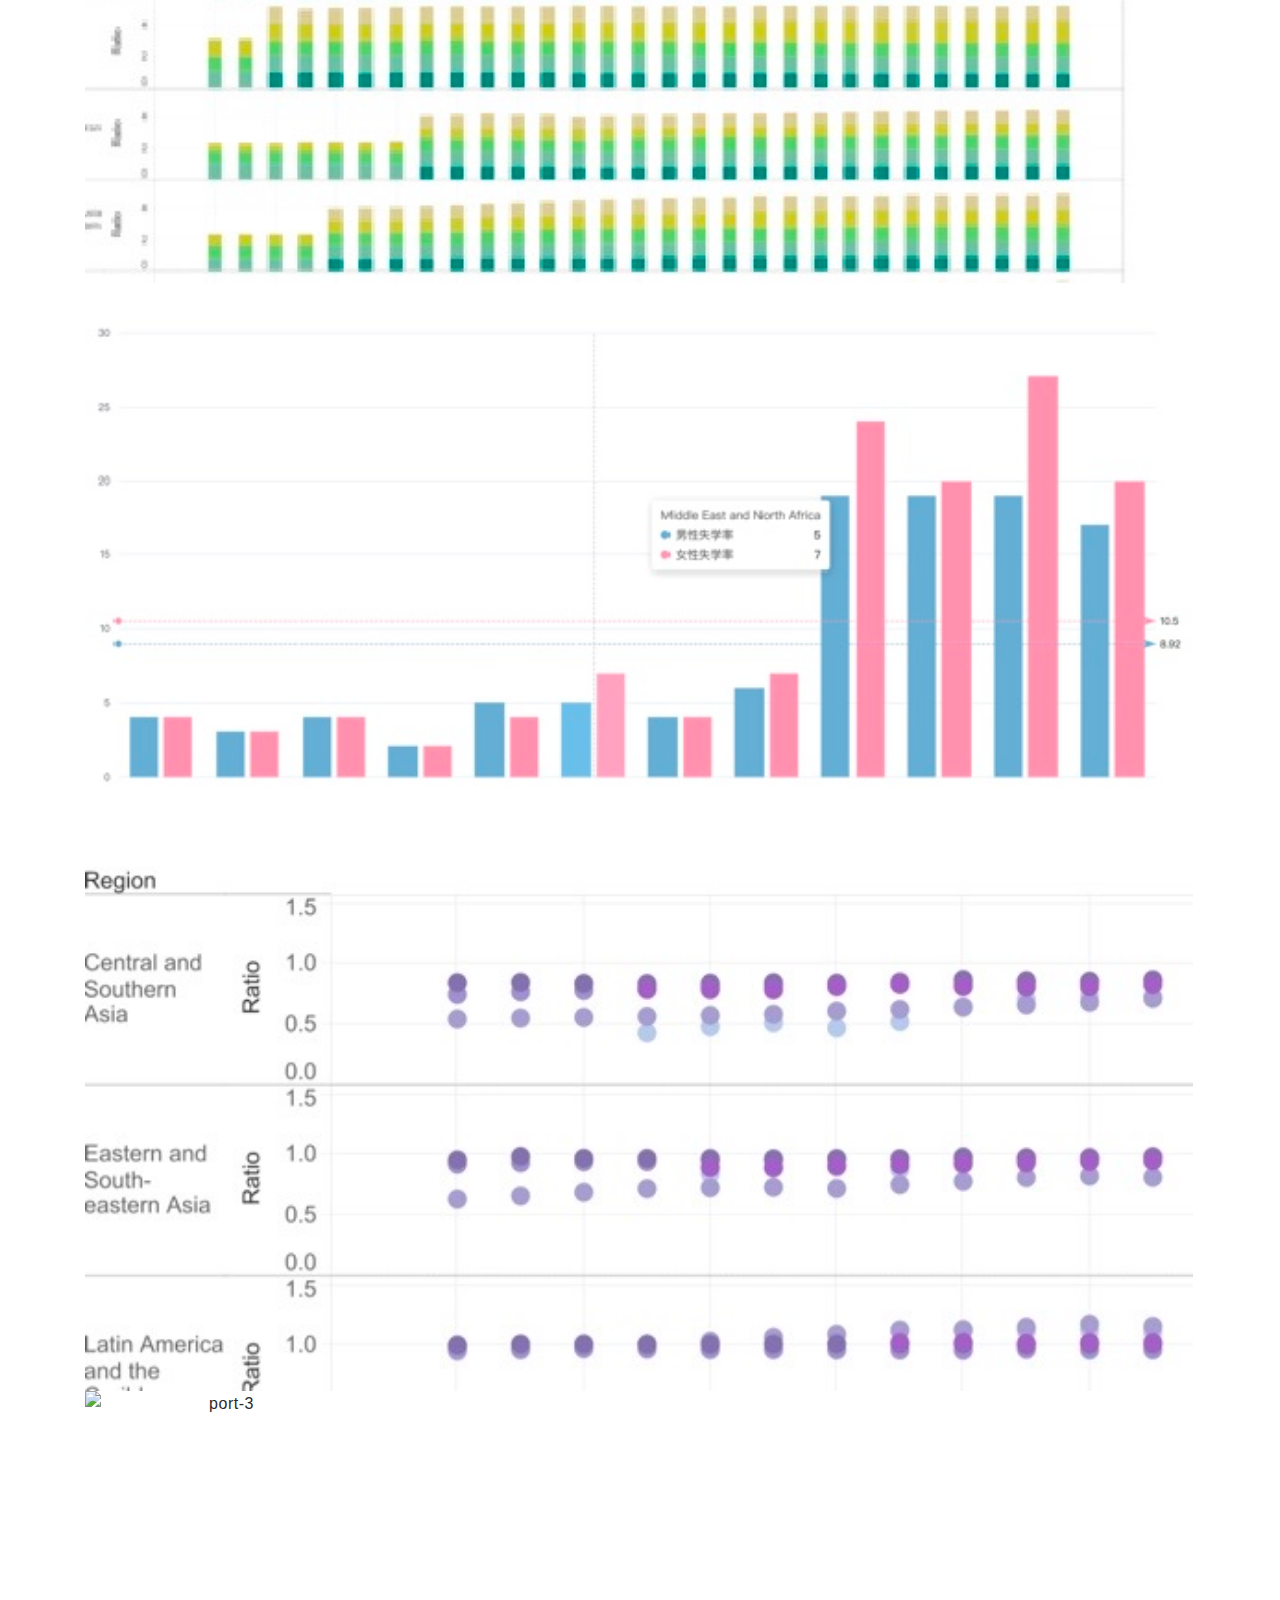
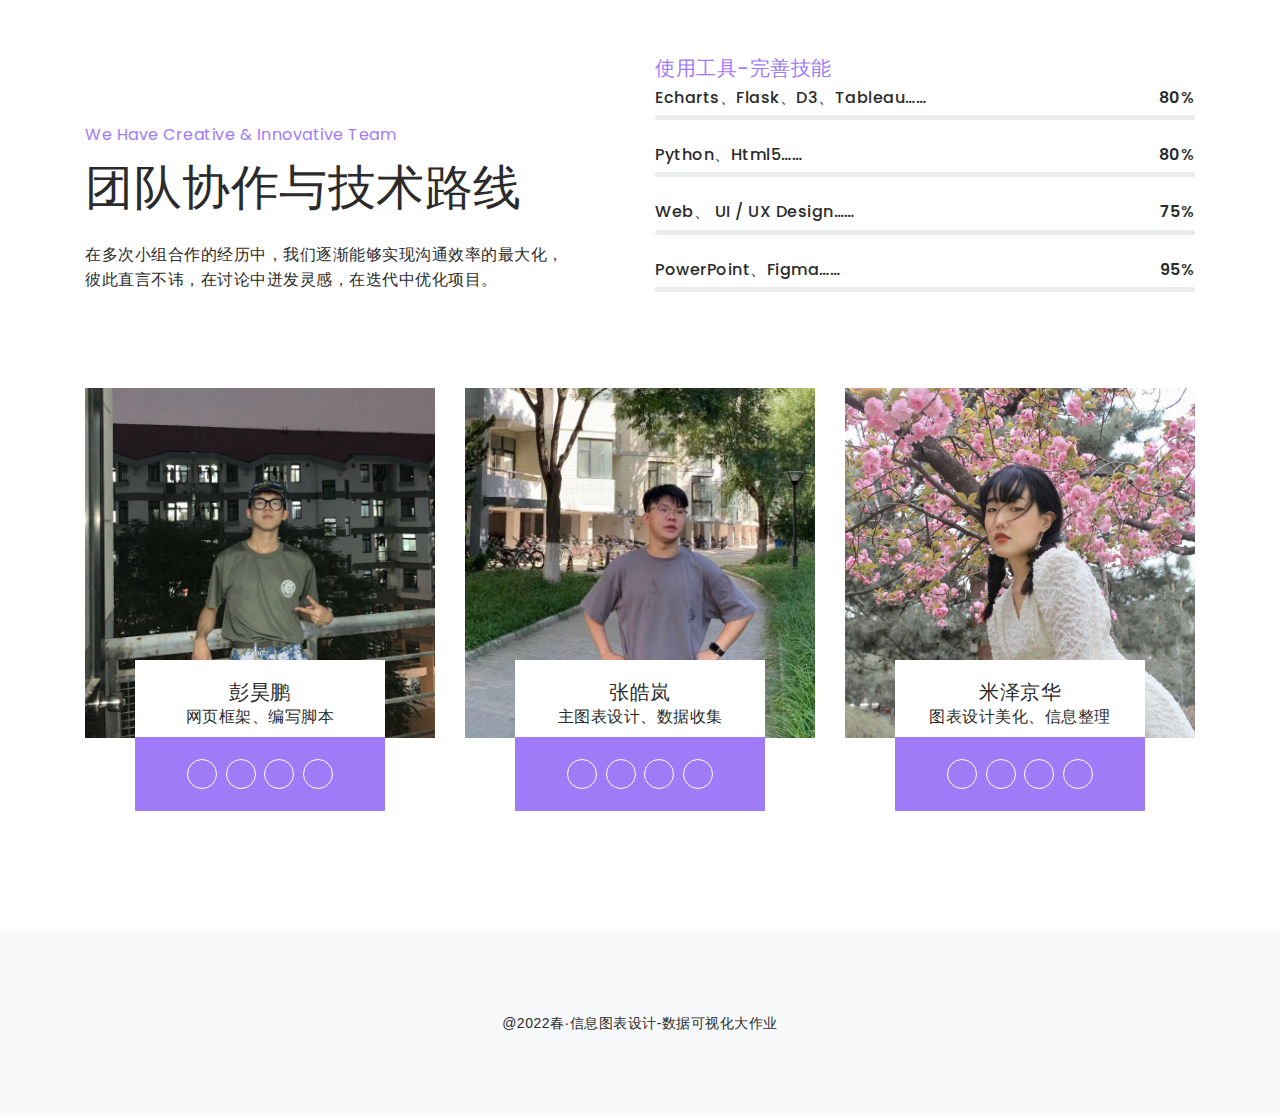
==== commit 18ac4eca: "Add files via upload" ====
--- a/index.html
+++ b/index.html
@@ -1,30 +1,30 @@
 <!DOCTYPE html>
 <html lang="en">
 <head>
-    <!-- Meta Tags -->
+
     <meta charset="utf-8">
     <meta content="width=device-width, initial-scale=1, shrink-to-fit=no" name="viewport">
-    <!-- Author -->
+
     <meta name="author" content="PHP">
-    <!-- description -->
+
     <meta name="description"
           content="信息图表设计大作业">
-    <!-- keywords -->
+
     <meta name="keywords"
           content="Creative, modern, clean, bootstrap responsive, html5, css3, portfolio, blog, studio, templates, multipurpose, one page, corporate, start-up, studio, branding, designer, freelancer, carousel, parallax, photography, studio, masonry, grid, faq">
-    <!-- Page Title -->
+
     <title>教育公平中的性别视角</title>
-    <!-- Favicon -->
+
     <link rel="icon" href="static/image/223.ico" type="image/x-icon">
-    <!-- Bundle -->
+
     <link href="static/css/bundle.min.css" rel="stylesheet">
-    <!-- Plugin Css -->
+
     <link href="static/css/LineIcons.min.css" rel="stylesheet">
     <link href="static/css/revolution-settings.min.css" rel="stylesheet">
     <link href="static/css/jquery.fancybox.min.css" rel="stylesheet">
     <link href="static/css/owl.carousel.min.css" rel="stylesheet">
     <link href="static/css/cubeportfolio.min.css" rel="stylesheet">
-    <!-- Style Sheet -->
+
     <link href="static/css/style.css" rel="stylesheet">
     <!DOCTYPE html>
 
@@ -33,7 +33,6 @@
 
 <body data-spy="scroll" data-target=".navbar" data-offset="90">
 
-<!-- Preloader -->
 <div class="preloader">
     <div class="centrize full-width">
         <div class="vertical-center">
@@ -44,19 +43,17 @@
         </div>
     </div>
 </div>
-<!-- Preloader End -->
-
-<!--Header Start-->
+
 <header>
 
-    <!--Navigation-->
+
     <nav class="navbar navbar-top-default navbar-expand-lg navbar-simple nav-line">
         <div class="container">
             <a href="#Home" title="Logo" class="logo scroll">
                 <h4> Infographic<span class="main-color"> Design</span></h4>
             </a>
 
-            <!--Nav Links-->
+
             <div class="collapse navbar-collapse" id="megaone">
                 <div class="navbar-nav ml-auto">
                     <a class="nav-link active scroll" href="#Home">首页</a>
@@ -68,7 +65,7 @@
                 </div>
             </div>
 
-            <!--Side Menu Button-->
+
             <a href="javascript:void(0)" class="sidemenu_btn" id="sidemenu_toggle">
                 <span></span>
                 <span></span>
@@ -78,7 +75,7 @@
         </div>
     </nav>
 
-    <!--Side Nav-->
+
     <div class="side-menu hidden">
         <div class="inner-wrapper">
             <span class="btn-close" id="btn_sideNavClose"><i></i><i></i></span>
@@ -112,17 +109,16 @@
         </div>
     </div>
     <a id="close_side_menu" href="javascript:void(0);"></a>
-    <!-- End side menu -->
+
 
 </header>
-<!--Header End-->
-
-<!--首页Start-->
+
+
 <section id="Home" class="home-banner">
     <div class="container">
         <div class="row align-items-lg-center">
             <div class="col-lg-6">
-                <!-- Box Area -->
+
                 <div class="heading-box">
                     <h3>Data Visualization： <span class="main-color"></span></h3>
                     <h2>教育公平中的 <span class="main-color">性别视角</span></h2>
@@ -152,7 +148,7 @@
                                 <use href="#shape-4" style="overflow:visible;"></use>
                             </clippath>
                         </g>
-                        <!--Change Image path here-->
+
                          <image data-depth="0.1" clip-path="url(#shape-img)" height="100%" width="100%" href="static/image/mmm.jpg"></image>
                     </svg>
                 </div>
@@ -160,15 +156,14 @@
         </div>
     </div>
 </section>
-<!--首页 End-->
-
-<!--选题背景 Start-->
+
+
 <section class="bg-light" id="Background">
     <div class="container">
-        <!--Row-->
+
         <div class="row">
             <div class="col-md-12 text-center">
-                <!--Heading-->
+
                 <div class="heading-area mx-570 pb-5">
                     <h6 class="sub-title main-color">Project Background</h6>
                     <h2 class="title m-0">选题背景</h2>
@@ -177,7 +172,7 @@
                 <div class="container">
                     <div class="row align-items-lg-center">
                         <div class="col-lg-6">
-                            <!-- Box Area -->
+
                             <div class="heading-box text-left">
                                 <p>&nbsp;&nbsp;&nbsp;&nbsp;在学校里，许多女童获得的学业支持远不及男童。出现这种情况有多种原因：女童的安全、个人卫生和卫生设施需求可能被忽略；带有歧视性的教学方法和教学材料也会在学习和技能发展方面造成性别差距；在幼儿时期，男童和女童之间的性别差异往往相对较小。女童出生时的存活率更高，更有可能正常发育，并且同样需要接受学前教育；在某些国家，有害的性别规范在很高程度上长期存在，这些规范已经在法律和政策中根深蒂固，以至于未能维护甚至侵犯了女童权利，例如限制女性继承财产的法律；男童们也遭受着性别规范的困扰：有关男子气概的社会观念会助长童工、帮派暴力、辍学以及加入武装组织等现象；当下的技术变革和人道主义紧急情况使女童面临新的挑战，而旧的挑战（暴力、制度化的偏见、学习和生活机会的匮乏）仍未得到解决；
                                     而今天，新冠疫情加剧了基于歧视性性别刻板印象的预先存在的性别不平等……</p>
@@ -200,9 +195,8 @@
         </div>
     </div>
 </section>
-<!--选题背景 End-->
-
-<!--Parallax Start-->
+
+
 <section class="parallax bg-img1">
     <div class="bg-overlay bg-main opacity-6"></div>
     <div class="container">
@@ -238,15 +232,15 @@
         </div>
     </div>
 </section>
-<!--Parallax End-->
-
-<!-- 数据来源 start -->
+
+
+
 <section id="Data" class="parallax bg-img2">
     <div class="container">
         <div class="row">
 
             <div class="col-md-12 ">
-                <!--Heading-->
+
                 <div class="heading-area mx-570 pb-5">
                     <h4 class="sub-title main-color">Data Introduction</h4>
                     <h1 class="title m-0">数据来源</h1>
@@ -293,13 +287,7 @@
                             <div class="text-content">
                                 <h5>全球统计数据库</h5>
                                 <p class="m-0"> Statista </p>
-                                {#                                <div class="rating">#}
-                                {#                                    <i class="lni-star-filled"></i>#}
-                                {#                                    <i class="lni-star-filled"></i>#}
-                                {#                                    <i class="lni-star-filled"></i>#}
-                                {#                                    <i class="lni-star-filled"></i>#}
-                                {#                                    <i class="lni-star-filled"></i>#}
-                                {#                                </div>#}
+
                             </div>
                         </div>
                     </div>
@@ -313,13 +301,7 @@
                             <div class="text-content">
                                 <h5>世界银行公开数据</h5>
                                 <p class="m-0"> World Bank </p>
-                                {#                                <div class="rating">#}
-                                {#                                    <i class="lni-star-filled"></i>#}
-                                {#                                    <i class="lni-star-filled"></i>#}
-                                {#                                    <i class="lni-star-filled"></i>#}
-                                {#                                    <i class="lni-star-filled"></i>#}
-                                {#                                    <i class="lni-star-filled"></i>#}
-                                {#                                </div>#}
+
                             </div>
                         </div>
                     </div>
@@ -329,19 +311,18 @@
     </div>
 
 </section>
-<!-- 数据介绍 End -->
-
-<!--可视化方案 Start-->
+
+
+
 <section id="Visualization" class="cube-portfolio1 text-center no-transition">
     <div class="container">
 
-        <!--Heading-->
         <div class="heading-area mx-570 pb-lg-5">
             <h6 class="sub-title main-color">Visualization</h6>
             <h2 class="title">可视化方案</h2>
             <p class="paragraph">基于性别视角，从各地区教育资源差异、教育基尼系数、地区差异等因素入手，将数据变得直观明了。
 
-                <!--Portfolio Filters-->
+
             <div id="js-filters-mosaic-flat" class="cbp-l-filters-button">
                 <div data-filter="*" class="cbp-filter-item-active cbp-filter-item">All</div>
                 <span class="text-blue">/</span>
@@ -352,7 +333,7 @@
 
         </div>
 
-        <!--Portfolio Items-->
+
         <div id="js-grid-mosaic-flat" class="cbp cbp-l-grid-mosaic-flat">
 
             <div class="cbp-item graphic">
@@ -512,9 +493,7 @@
         </div>
     </div>
 </section>
-<!--可视化方案 End-->
-
-<!--关于我们 Start-->
+
 <section id="About">
     <div class="container">
         <div class="row align-items-lg-end">
@@ -527,9 +506,9 @@
             </div>
             <div class="col-lg-6">
                 <h5 class="sub-title main-color">使用工具-完善技能</h5>
-                <!-- Progress Bar -->
+
                 <ul class="services-skill text-left">
-                    <!--Progress Item-->
+
                     <li class="progress-item">
                         <h6>Echarts、Flask、D3、Tableau……<span class="float-right"><b class="count">80</b>%</span></h6>
                         <div class="progress">
@@ -537,7 +516,7 @@
                                   aria-valuemax="100"></span>
                         </div>
                     </li>
-                    <!--Progress Item-->
+
                     <li class="progress-item">
                         <h6>Python、Html5……<span class="float-right"><b class="count">80</b>%</span></h6>
                         <div class="progress">
@@ -545,7 +524,7 @@
                                   aria-valuemax="100"></span>
                         </div>
                     </li>
-                    <!--Progress Item-->
+
                     <li class="progress-item">
                         <h6>Web、 UI / UX Design……<span class="float-right"><b class="count">75</b>%</span></h6>
                         <div class="progress">
@@ -553,7 +532,7 @@
                                   aria-valuemax="100"></span>
                         </div>
                     </li>
-                    <!--Progress Item-->
+
                     <li class="progress-item">
                         <h6>PowerPoint、Figma……<span class="float-right"><b class="count">95</b>%</span></h6>
                         <div class="progress">
@@ -616,44 +595,40 @@
         </div>
     </div>
 </section>
-<!--关于我们 End-->
-
-
-<!--Footer Start-->
+
+
+
 <footer class="footer-style-1 bg-light">
     <div class="container">
-        {#        <div class="row align-items-center">#}
-        <!--Text-->
+
         <div>
             <p class="company-about fadeIn text-center">@2022春·信息图表设计-数据可视化大作业
-                {#                    <a target="_blank" href="https://sc.chinaz.com/moban/">&#x7F51;&#x9875;&#x6A21;&#x677F;</a>#}
             </p>
         </div>
-        {#        </div>#}
+
     </div>
 </footer>
-<!--Footer End-->
-
-<!--Scroll Top Start-->
+
+
+
 <span class="scroll-top-arrow"><i class="fas fa-angle-up"></i></span>
-<!--Scroll Top End-->
-
-<!-- JavaScript -->
+
+
 <script src="static/js/bundle.min.js"></script>
 
-<!-- 引入刚刚下载的 ECharts 文件 -->
+
 <script src="static/js/echarts.min.js"></script>
-<!-- Plugin Js -->
+
 <script src="static/js/jquery.appear.js"></script>
 <script src="static/js/jquery.fancybox.min.js"></script>
 <script src="static/js/owl.carousel.min.js"></script>
 <script src="static/js/parallaxie.min.js"></script>
 <script src="static/js/wow.min.js"></script>
 <script src="static/js/jquery.cubeportfolio.min.js"></script>
-<!-- REVOLUTION JS FILES -->
+
 <script src="static/js/jquery.themepunch.tools.min.js"></script>
 <script src="static/js/jquery.themepunch.revolution.min.js"></script>
-<!-- SLIDER REVOLUTION EXTENSIONS -->
+
 <script src="static/js/revolution.extension.actions.min.js"></script>
 <script src="static/js/revolution.extension.carousel.min.js"></script>
 <script src="static/js/revolution.extension.kenburn.min.js"></script>
@@ -663,14 +638,12 @@
 <script src="static/js/revolution.extension.parallax.min.js"></script>
 <script src="static/js/revolution.extension.slideanims.min.js"></script>
 <script src="static/js/revolution.extension.video.min.js"></script>
-<!-- google map-->
-<!-- <script src="https://maps.googleapis.com/maps/api/js?key=AIzaSyCJRG4KqGVNvAPY4UcVDLcLNXMXk2ktNfY"></script> -->
+
 <script src="static/js/map.js"></script>
 
-<!--contact form-->
+
 <script src="static/js/contact_us.js"></script>
 
-<!-- custom script-->
 <script src="static/js/script.js"></script>
 
 </body>
